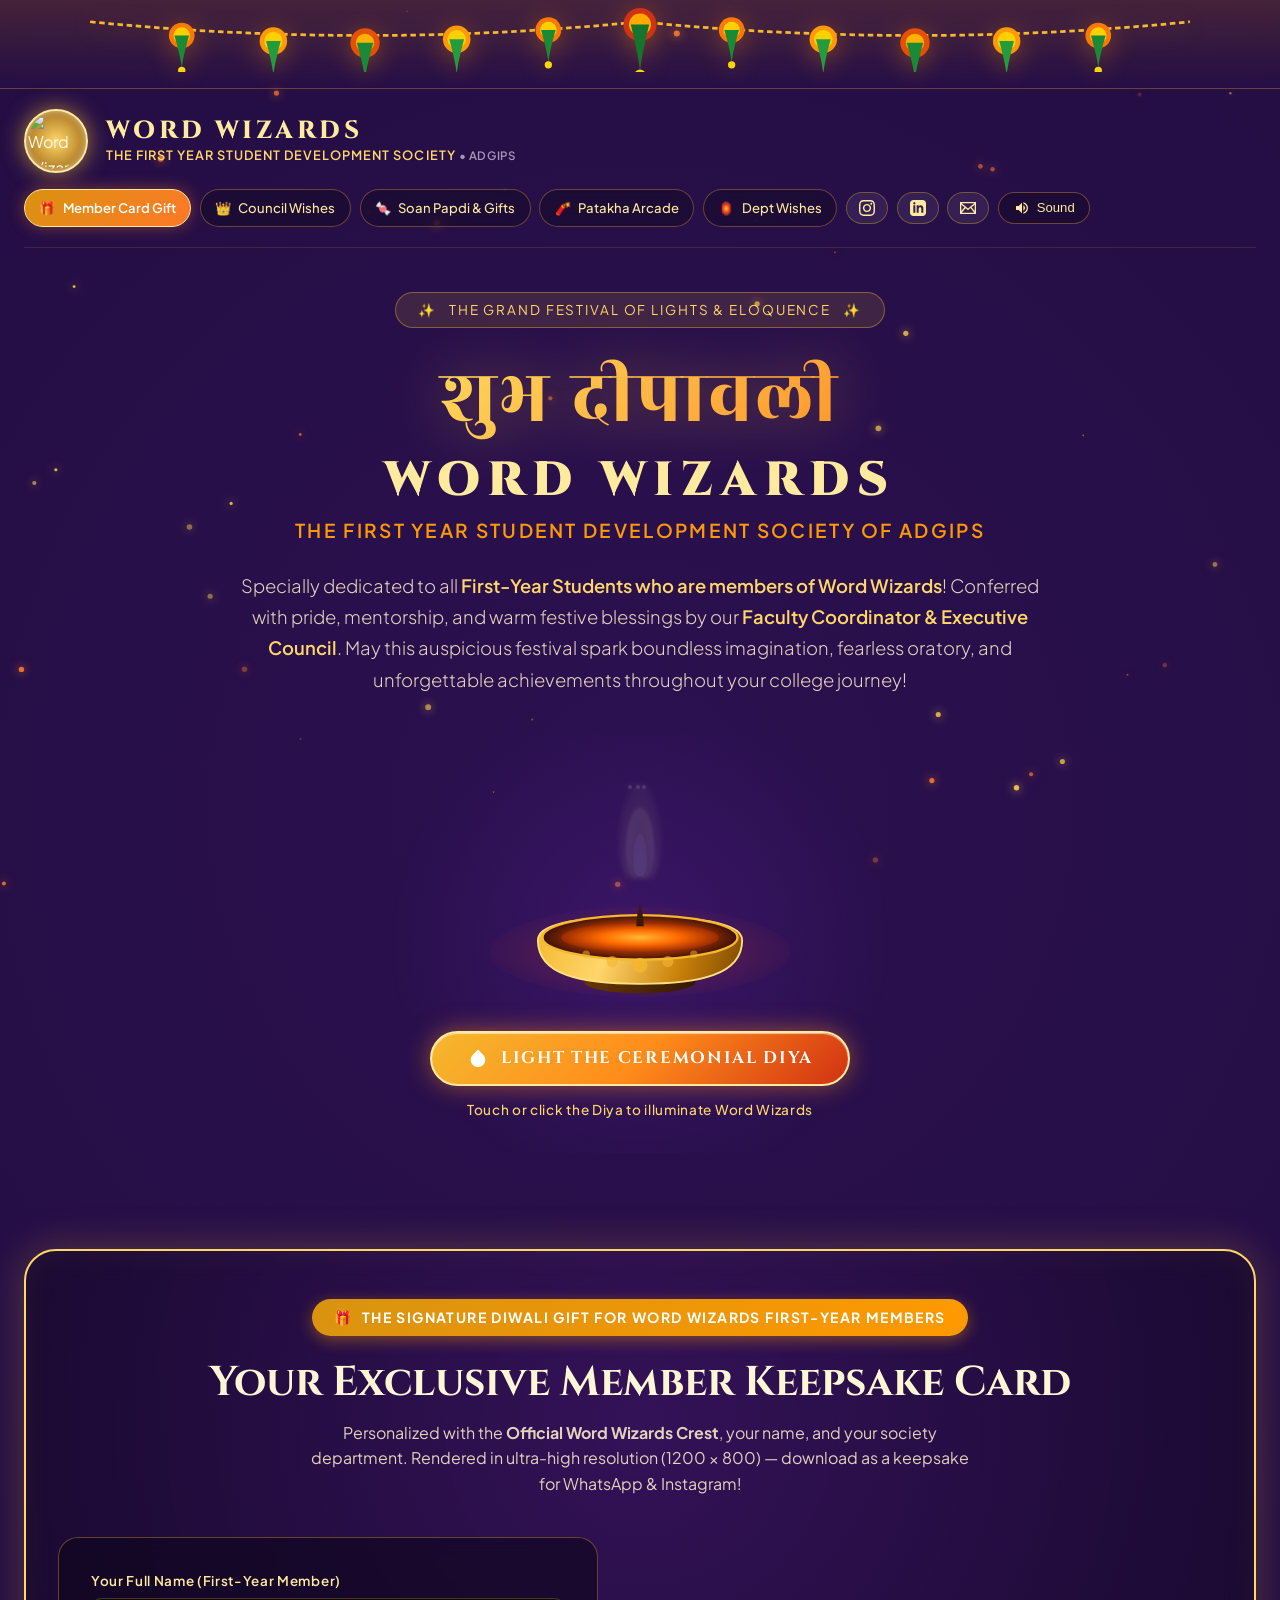
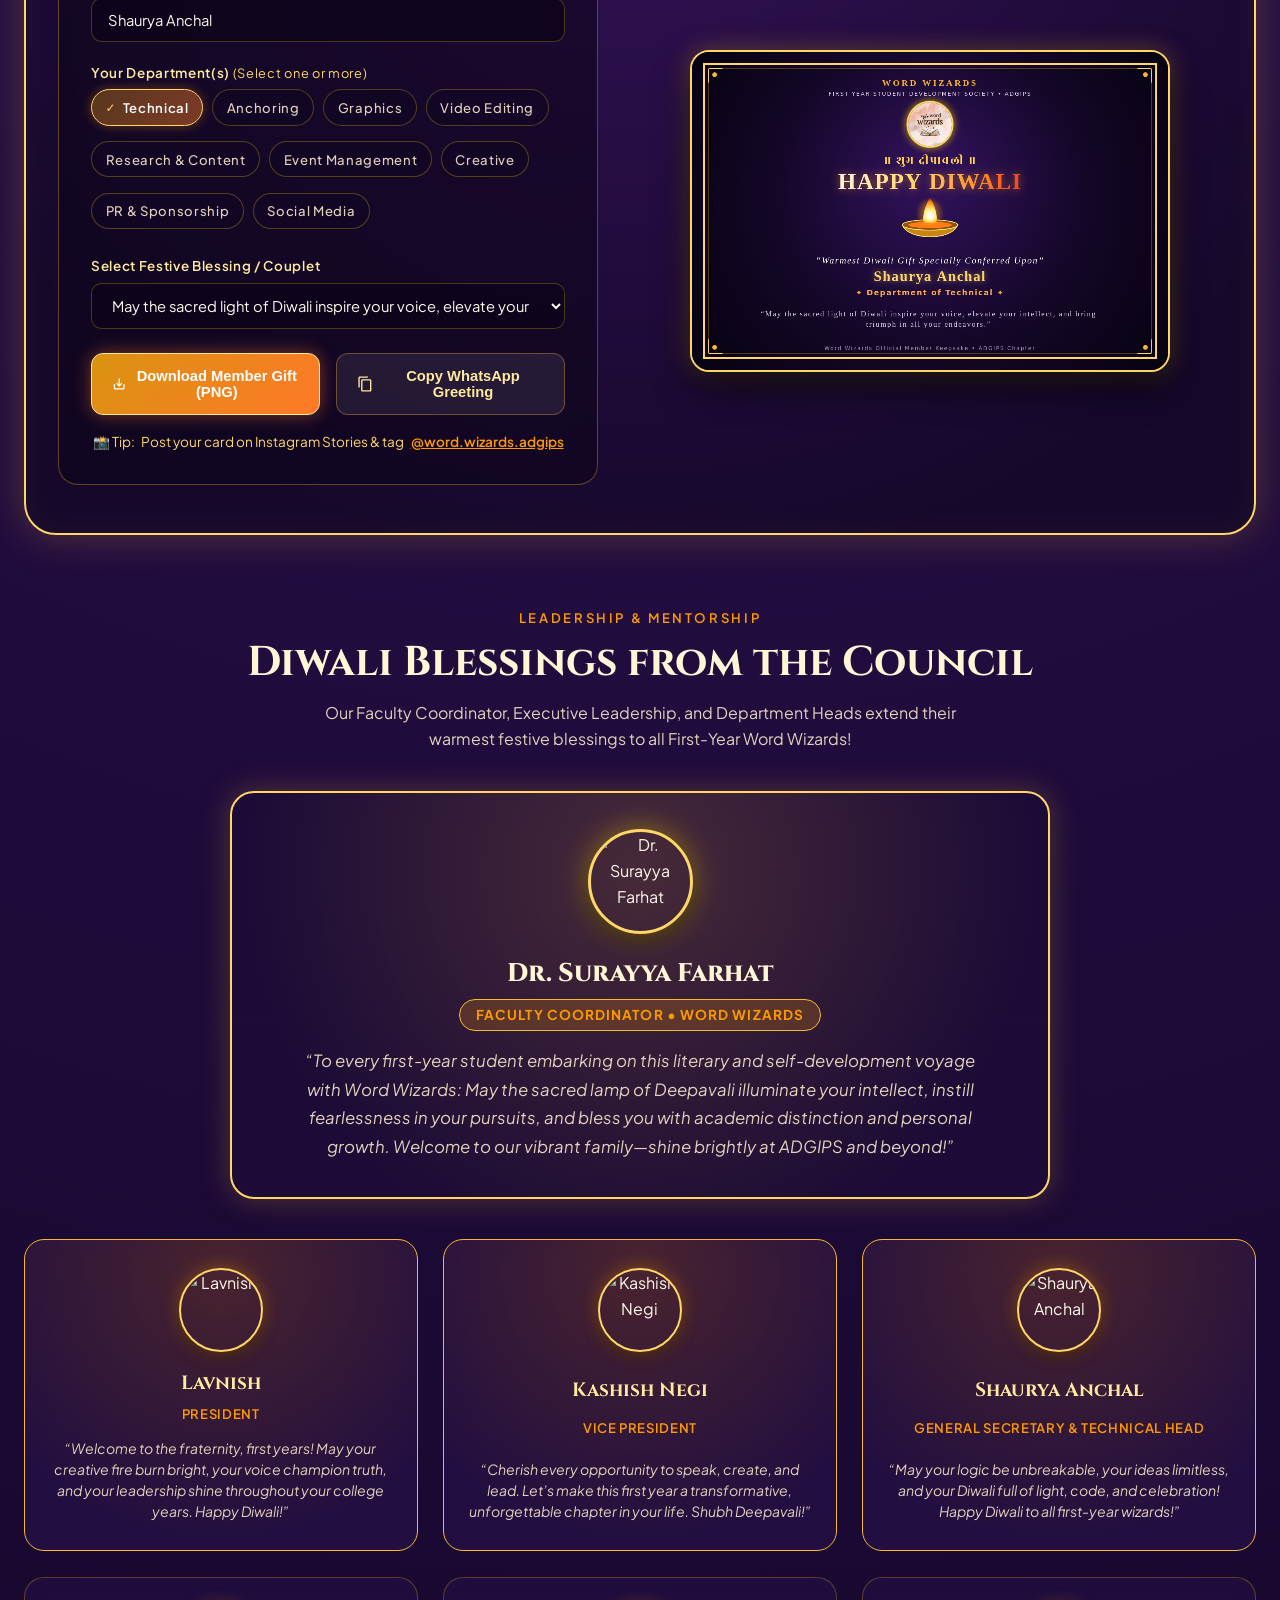
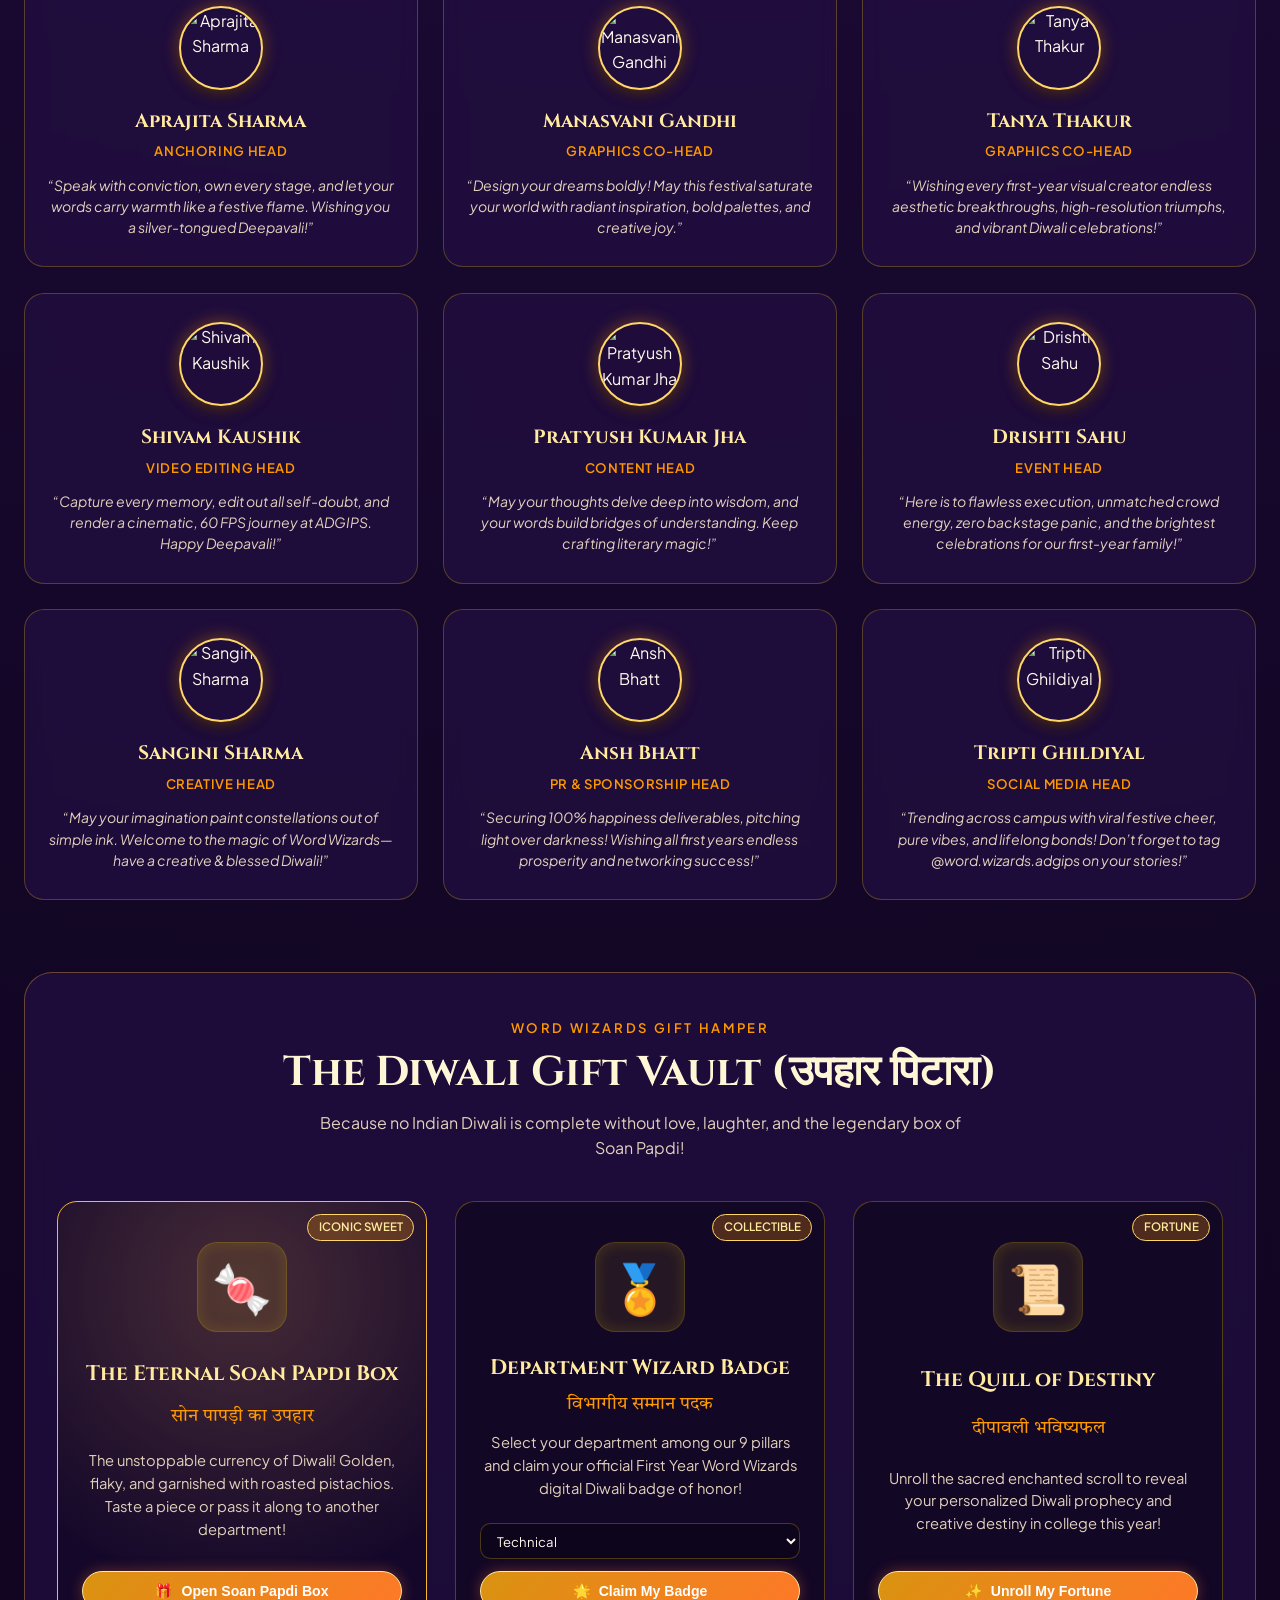
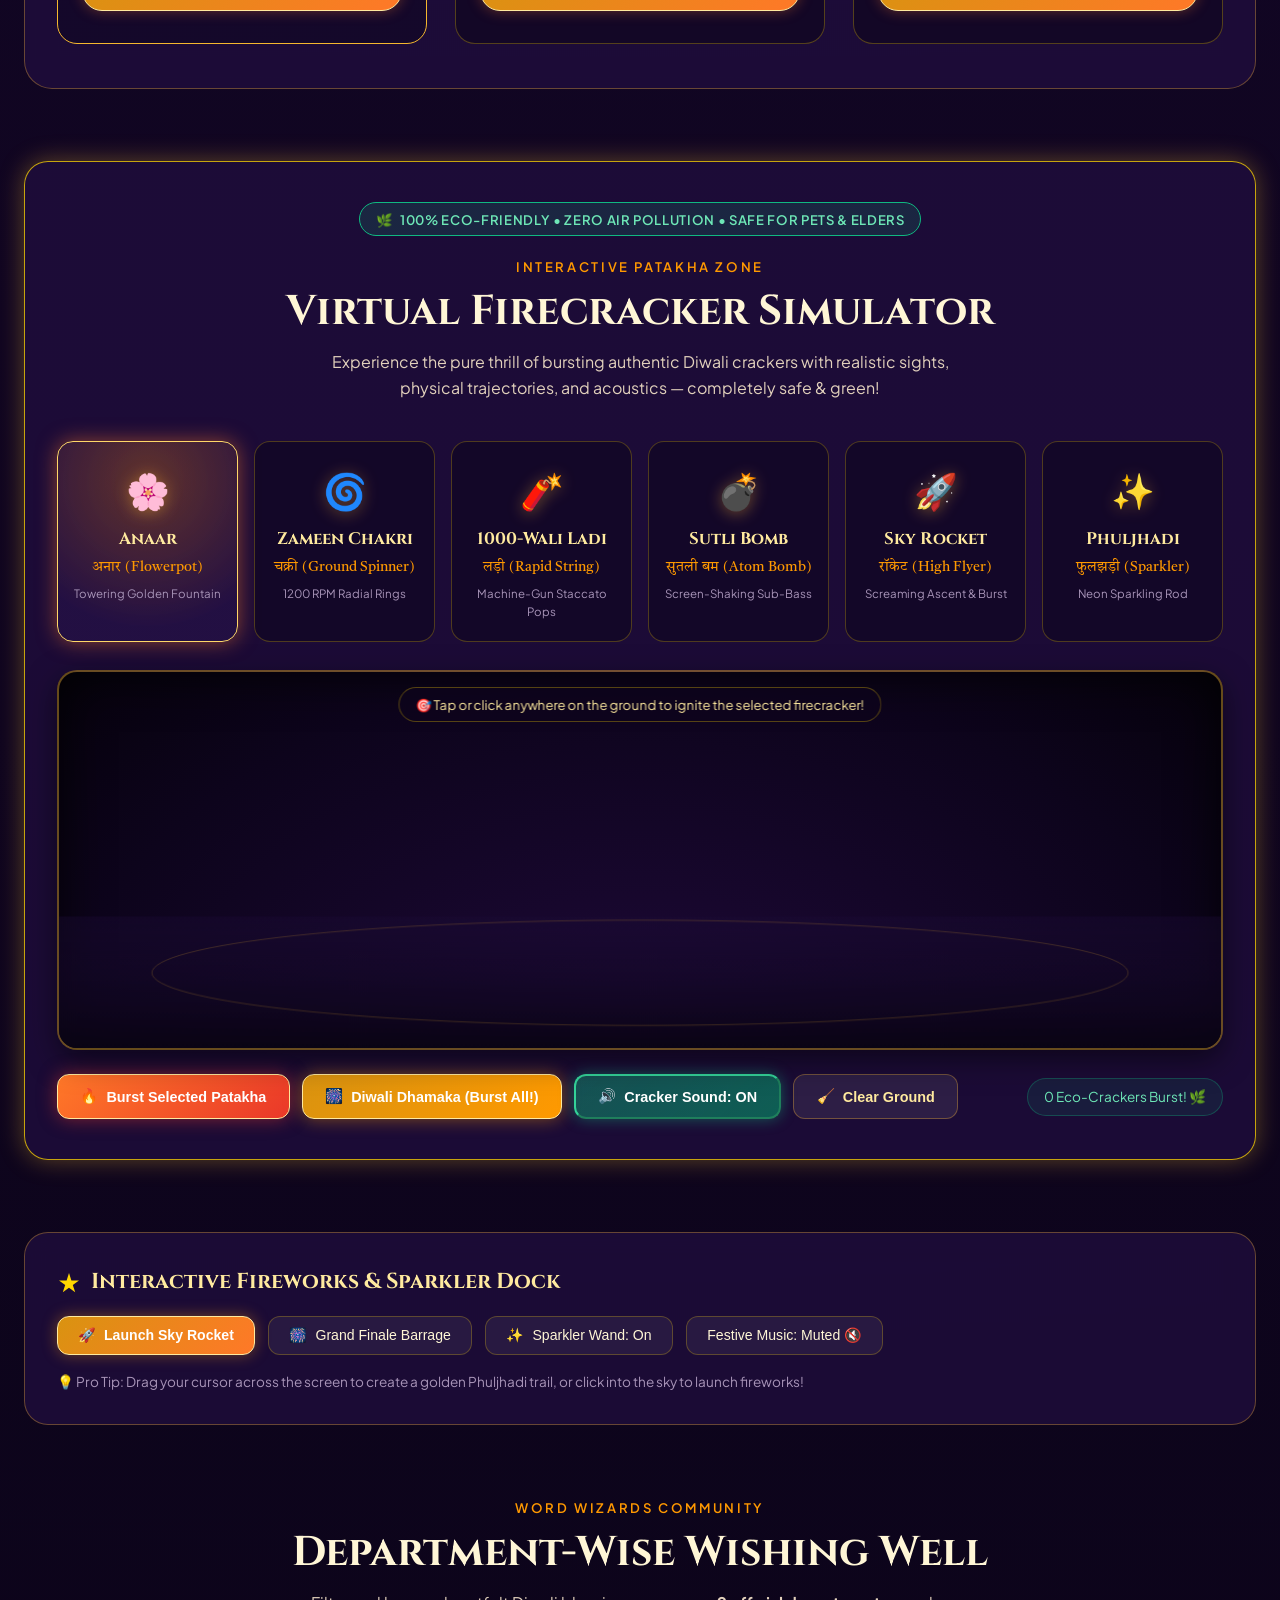
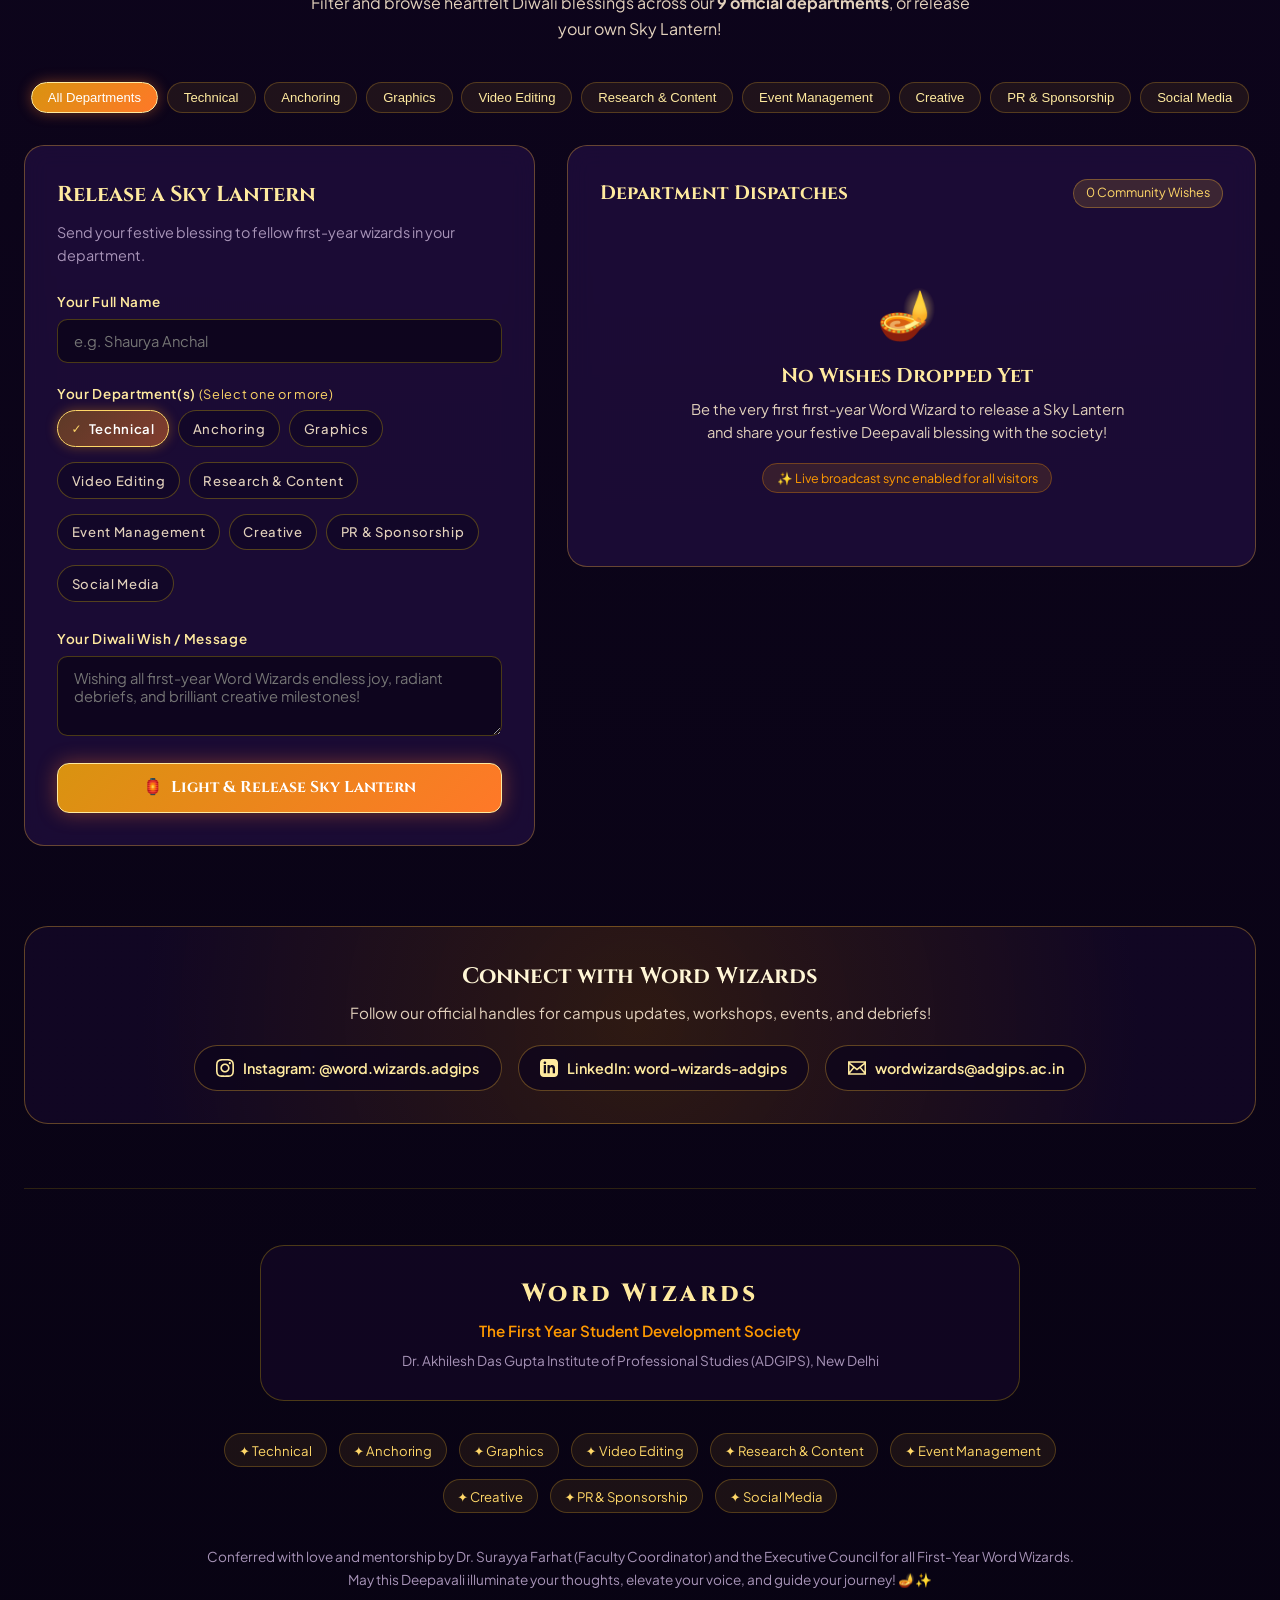
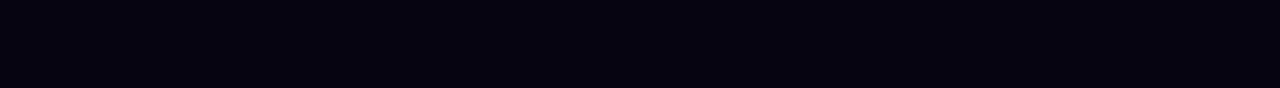
==== standalone_preview.html @ 38d43d03 "feat: official Happy Diwali celebration portal for Word Wizards ADGIPS" ====
<!DOCTYPE html>
<html lang="en">
<head>
  <meta charset="UTF-8">
  <meta name="viewport" content="width=device-width, initial-scale=1.0">
  <title>Happy Diwali • Word Wizards | First Year Student Development Society</title>
  <meta name="description" content="Celebrate Deepavali with Word Wizards, the First Year Student Development Society of ADGIPS. Member Gift Card, Council Wishes, Festive Soan Papdi Vault, Virtual Firecrackers & Department Wishes.">

  <!-- Google Fonts: Premium Devanagari 'Rozha One' & 'Tiro Devanagari Hindi', plus Classical Serif 'Cinzel' -->
  <link rel="preconnect" href="https://fonts.googleapis.com">
  <link rel="preconnect" href="https://fonts.gstatic.com" crossorigin>
  <link href="https://fonts.googleapis.com/css2?family=Cinzel+Decorative:wght@700;900&family=Cinzel:wght@600;700;800;900&family=Plus+Jakarta+Sans:wght@300;400;500;600;700&family=Rozha+One&family=Tiro+Devanagari+Hindi:ital@0;1&display=swap" rel="stylesheet">

  <style>
/* ==========================================================================
   WORD WIZARDS • DIWALI CELEBRATION PORTAL
   Dedicated to First Year Student Members of Word Wizards (ADGIPS)
   Design System & Styling
   ========================================================================== */

:root {
  --bg-deep: #080313;
  --bg-mid: #140727;
  --bg-surface: #1e0d38;
  --bg-glass: rgba(26, 12, 48, 0.72);
  --bg-glass-card: rgba(36, 16, 68, 0.65);
  --border-gold: rgba(245, 180, 50, 0.35);
  --border-gold-bright: rgba(255, 215, 0, 0.75);

  --gold-100: #fff6d6;
  --gold-200: #ffea9f;
  --gold-300: #ffd768;
  --gold-400: #f5b82e;
  --gold-500: #d99310;
  --gold-600: #b37305;

  --ember-orange: #ff7828;
  --flame-red: #ea3829;
  --flame-yellow: #fff37a;
  --marigold: #ff9900;
  --marigold-red: #d13212;
  --emerald-accent: #10b981;

  --text-primary: #fff9ed;
  --text-secondary: #e2d1bc;
  --text-muted: #a894b8;

  --font-serif: 'Cinzel', Georgia, 'Times New Roman', serif;
  --font-display: 'Cinzel Decorative', Georgia, serif;
  --font-sans: 'Plus Jakarta Sans', system-ui, -apple-system, BlinkMacSystemFont, 'Segoe UI', Roboto, sans-serif;
  --font-hindi-display: 'Rozha One', 'Tiro Devanagari Hindi', Georgia, serif;
  --font-hindi-serif: 'Tiro Devanagari Hindi', Georgia, serif;

  --shadow-gold: 0 0 25px rgba(245, 184, 46, 0.35);
  --shadow-ember: 0 0 35px rgba(255, 120, 40, 0.45);
}

* {
  box-sizing: border-box;
  margin: 0;
  padding: 0;
  -webkit-tap-highlight-color: transparent;
}

html {
  scroll-behavior: smooth;
  background-color: var(--bg-deep);
  color: var(--text-primary);
  font-family: var(--font-sans);
}

body {
  min-height: 100vh;
  position: relative;
  overflow-x: hidden;
  background: radial-gradient(circle at 50% 10%, #2b1150 0%, #130626 45%, #080313 100%);
  line-height: 1.6;
}

body.screen-shake {
  animation: bombShake 0.45s cubic-bezier(0.36, 0.07, 0.19, 0.97) both;
}

@keyframes bombShake {
  10%, 90% { transform: translate3d(-3px, 2px, 0); }
  20%, 80% { transform: translate3d(4px, -3px, 0); }
  30%, 50%, 70% { transform: translate3d(-6px, 5px, 0); }
  40%, 60% { transform: translate3d(6px, -4px, 0); }
}

/* Background Canvas layers */
#bg-canvas, #sparkler-canvas {
  position: fixed;
  top: 0;
  left: 0;
  width: 100%;
  height: 100%;
  pointer-events: none;
  z-index: 1;
}

#sparkler-canvas {
  z-index: 2;
  pointer-events: none;
}

.main-content {
  position: relative;
  z-index: 10;
  max-width: 1280px;
  margin: 0 auto;
  padding: 0 1.5rem 6rem;
}

/* ==========================================================================
   FESTIVE TORAN & HEADER
   ========================================================================== */
.toran-banner {
  position: relative;
  width: 100%;
  display: flex;
  justify-content: center;
  align-items: center;
  padding: 0.5rem 0 1rem;
  overflow: hidden;
  border-bottom: 1px solid rgba(245, 184, 46, 0.2);
  background: linear-gradient(180deg, rgba(255, 153, 0, 0.15) 0%, transparent 100%);
}

.toran-svg {
  width: 100%;
  max-width: 1100px;
  height: auto;
  filter: drop-shadow(0 4px 12px rgba(255, 140, 0, 0.4));
  animation: toranSway 6s ease-in-out infinite alternate;
}

@keyframes toranSway {
  0% { transform: translateY(0px) rotate(0deg); }
  50% { transform: translateY(-2px) rotate(0.2deg); }
  100% { transform: translateY(0px) rotate(-0.2deg); }
}

/* Top Navigation Bar */
.top-nav {
  display: flex;
  justify-content: space-between;
  align-items: center;
  padding: 1.25rem 0;
  border-bottom: 1px solid rgba(255, 215, 0, 0.12);
  flex-wrap: wrap;
  gap: 1rem;
}

.society-brand {
  display: flex;
  align-items: center;
  gap: 1.1rem;
  text-decoration: none;
  color: inherit;
}

.society-logo-badge {
  width: 64px;
  height: 64px;
  border-radius: 50%;
  background: radial-gradient(circle, #ffd768 0%, #8c5305 100%);
  display: flex;
  align-items: center;
  justify-content: center;
  box-shadow: 0 0 22px rgba(245, 184, 46, 0.65), inset 0 0 6px rgba(255, 255, 255, 0.6);
  border: 2px solid var(--gold-200);
  transition: transform 0.3s ease;
  overflow: hidden;
  padding: 2px;
}

.society-logo-img {
  width: 100%;
  height: 100%;
  object-fit: cover;
  border-radius: 50%;
}

.society-brand:hover .society-logo-badge {
  transform: rotate(6deg) scale(1.08);
}

.brand-text h1 {
  font-family: var(--font-serif);
  font-size: 1.55rem;
  font-weight: 800;
  letter-spacing: 0.14em;
  text-transform: uppercase;
  color: var(--gold-200);
  line-height: 1.15;
}

.brand-text p {
  font-size: 0.8rem;
  color: var(--gold-300);
  letter-spacing: 0.08em;
  text-transform: uppercase;
  font-weight: 600;
}

.brand-text .adgips-tag {
  color: var(--text-muted);
  font-size: 0.72rem;
  letter-spacing: 0.05em;
  text-transform: none;
}

/* Nav Socials & Controls */
.nav-controls {
  display: flex;
  align-items: center;
  gap: 0.55rem;
  flex-wrap: wrap;
}

.btn-ctrl {
  background: var(--bg-glass);
  border: 1px solid var(--border-gold);
  color: var(--gold-200);
  padding: 0.45rem 0.9rem;
  border-radius: 9999px;
  font-size: 0.82rem;
  font-weight: 500;
  display: inline-flex;
  align-items: center;
  gap: 0.45rem;
  cursor: pointer;
  text-decoration: none;
  transition: all 0.25s ease;
  backdrop-filter: blur(8px);
}

.btn-ctrl:hover {
  background: rgba(245, 184, 46, 0.2);
  border-color: var(--gold-300);
  box-shadow: 0 0 15px rgba(245, 184, 46, 0.3);
  transform: translateY(-1px);
}

.btn-ctrl.highlight {
  background: linear-gradient(135deg, var(--gold-500), var(--ember-orange));
  color: #fff;
  border-color: var(--gold-200);
  font-weight: 600;
  box-shadow: 0 0 16px rgba(255, 120, 40, 0.4);
}

.btn-ctrl.social {
  background: rgba(255, 255, 255, 0.07);
  border-color: rgba(255, 215, 0, 0.3);
  padding: 0.45rem 0.75rem;
}

.btn-ctrl.social:hover {
  background: rgba(255, 153, 0, 0.2);
  border-color: var(--gold-300);
}

.btn-ctrl svg {
  width: 16px;
  height: 16px;
  fill: currentColor;
}

/* ==========================================================================
   HERO CELEBRATION SECTION
   ========================================================================== */
.hero-section {
  text-align: center;
  padding: 2.75rem 1rem 3.5rem;
  position: relative;
}

.hero-pretitle {
  display: inline-flex;
  align-items: center;
  gap: 0.75rem;
  padding: 0.4rem 1.4rem;
  border-radius: 9999px;
  background: rgba(245, 184, 46, 0.12);
  border: 1px solid rgba(245, 184, 46, 0.4);
  color: var(--gold-300);
  font-size: 0.84rem;
  letter-spacing: 0.14em;
  text-transform: uppercase;
  margin-bottom: 1.5rem;
  animation: glowPulse 3s infinite alternate ease-in-out;
}

@keyframes glowPulse {
  0% { box-shadow: 0 0 10px rgba(245, 184, 46, 0.1); }
  100% { box-shadow: 0 0 25px rgba(245, 184, 46, 0.45); }
}

.hero-title-sanskrit {
  font-family: var(--font-hindi-display);
  font-size: clamp(2.8rem, 6.5vw, 5rem);
  font-weight: 400;
  letter-spacing: 0.03em;
  background: linear-gradient(135deg, #fff2c6 0%, #ffd056 35%, #ff952b 70%, #ff5233 100%);
  -webkit-background-clip: text;
  -webkit-text-fill-color: transparent;
  line-height: 1.15;
  margin-bottom: 0.5rem;
  filter: drop-shadow(0 0 30px rgba(255, 180, 50, 0.4));
}

.hero-society-name {
  font-family: var(--font-serif);
  font-size: clamp(1.8rem, 4vw, 3rem);
  font-weight: 900;
  letter-spacing: 0.16em;
  text-transform: uppercase;
  color: var(--gold-200);
  line-height: 1.2;
  margin-bottom: 0.35rem;
}

.hero-society-subtitle {
  font-size: clamp(0.95rem, 1.8vw, 1.2rem);
  color: var(--marigold);
  letter-spacing: 0.12em;
  text-transform: uppercase;
  font-weight: 600;
  margin-bottom: 1.5rem;
}

.hero-dedication {
  max-width: 820px;
  margin: 0 auto 2.5rem;
  font-size: clamp(1rem, 1.6vw, 1.15rem);
  color: var(--text-secondary);
  font-weight: 300;
  line-height: 1.7;
}

.hero-dedication strong {
  color: var(--gold-300);
  font-weight: 600;
}

/* ==========================================================================
   GRAND CEREMONIAL DIYA CENTERPIECE
   ========================================================================== */
.diya-centerpiece-wrapper {
  position: relative;
  max-width: 580px;
  margin: 0 auto 2.5rem;
  padding: 2rem 1.5rem;
  background: radial-gradient(circle at center, rgba(85, 30, 140, 0.4) 0%, rgba(20, 8, 40, 0) 70%);
  display: flex;
  flex-direction: column;
  align-items: center;
}

.ceremonial-diya-stage {
  position: relative;
  width: 320px;
  height: 240px;
  display: flex;
  justify-content: center;
  align-items: flex-end;
  cursor: pointer;
  transition: transform 0.3s ease;
}

.ceremonial-diya-stage:hover {
  transform: scale(1.03);
}

.diya-ambient-glow {
  position: absolute;
  bottom: 10px;
  left: 50%;
  transform: translateX(-50%);
  width: 300px;
  height: 90px;
  background: radial-gradient(ellipse at center, rgba(255, 160, 30, 0.6) 0%, rgba(255, 70, 10, 0.25) 50%, transparent 80%);
  border-radius: 50%;
  opacity: 0.4;
  transition: opacity 0.8s ease, transform 0.8s ease;
  pointer-events: none;
}

.ceremonial-diya-stage.lit .diya-ambient-glow {
  opacity: 1;
  transform: translateX(-50%) scale(1.35);
  animation: diyaAuraPulse 3s infinite alternate ease-in-out;
}

@keyframes diyaAuraPulse {
  0% { transform: translateX(-50%) scale(1.25); opacity: 0.85; }
  100% { transform: translateX(-50%) scale(1.45); opacity: 1; }
}

.diya-svg-container {
  width: 260px;
  height: 180px;
  position: relative;
  z-index: 3;
}

.grand-flame-anchor {
  position: absolute;
  top: 18px;
  left: 50%;
  transform: translateX(-50%);
  width: 44px;
  height: 95px;
  z-index: 5;
  opacity: 0.15;
  filter: grayscale(80%);
  transition: all 0.8s cubic-bezier(0.34, 1.56, 0.64, 1);
  pointer-events: none;
}

.ceremonial-diya-stage.lit .grand-flame-anchor {
  opacity: 1;
  filter: none;
}

.flame-particle {
  position: absolute;
  border-radius: 50% 50% 35% 35% / 60% 60% 40% 40%;
}

.flame-outer {
  width: 44px;
  height: 95px;
  bottom: 0;
  left: 0;
  background: radial-gradient(ellipse at bottom, rgba(255, 70, 0, 0.9) 0%, rgba(255, 160, 0, 0.85) 45%, rgba(255, 220, 0, 0.2) 80%, transparent 100%);
  filter: blur(2px);
  animation: flameFlickerOuter 1.4s infinite ease-in-out alternate;
}

.flame-mid {
  width: 28px;
  height: 70px;
  bottom: 2px;
  left: 8px;
  background: radial-gradient(ellipse at bottom, #ff9e1f 0%, #ffe600 65%, rgba(255, 255, 255, 0.9) 95%);
  filter: blur(1px);
  animation: flameFlickerMid 0.9s infinite ease-in-out alternate;
}

.flame-core {
  width: 14px;
  height: 42px;
  bottom: 4px;
  left: 15px;
  background: radial-gradient(ellipse at bottom, #ffffff 40%, #fff7b8 80%, rgba(255, 255, 255, 0) 100%);
  animation: flameFlickerCore 0.6s infinite ease-in-out alternate;
}

.flame-spark {
  position: absolute;
  width: 4px;
  height: 4px;
  background: #fff;
  border-radius: 50%;
  box-shadow: 0 0 6px #ffd700;
  animation: sparkRise 1.8s infinite linear;
}

.flame-spark:nth-child(4) { left: 10px; animation-delay: 0.2s; }
.flame-spark:nth-child(5) { left: 24px; animation-delay: 0.7s; }
.flame-spark:nth-child(6) { left: 18px; animation-delay: 1.2s; }

@keyframes flameFlickerOuter {
  0% { transform: scale(1) rotate(-1deg); }
  50% { transform: scale(1.04, 0.97) rotate(1.5deg); }
  100% { transform: scale(0.96, 1.05) rotate(-0.5deg); }
}

@keyframes flameFlickerMid {
  0% { transform: scale(1) rotate(0.8deg); }
  100% { transform: scale(1.06, 0.95) rotate(-1.2deg); }
}

@keyframes flameFlickerCore {
  0% { transform: scale(0.95, 1.05); }
  100% { transform: scale(1.05, 0.95); }
}

@keyframes sparkRise {
  0% { transform: translateY(0) scale(1); opacity: 1; }
  100% { transform: translateY(-70px) scale(0.2); opacity: 0; }
}

.diya-action-btn {
  margin-top: 1.5rem;
  background: linear-gradient(135deg, #f5b82e 0%, #ff8c1a 50%, #d13212 100%);
  border: 2px solid var(--gold-200);
  color: #fff;
  padding: 0.9rem 2.2rem;
  border-radius: 9999px;
  font-family: var(--font-serif);
  font-size: 1.05rem;
  font-weight: 700;
  letter-spacing: 0.1em;
  text-transform: uppercase;
  cursor: pointer;
  box-shadow: 0 0 25px rgba(255, 140, 26, 0.5), inset 0 1px 1px rgba(255, 255, 255, 0.6);
  transition: all 0.3s cubic-bezier(0.34, 1.56, 0.64, 1);
  display: inline-flex;
  align-items: center;
  gap: 0.75rem;
}

.diya-action-btn:hover {
  transform: translateY(-2px) scale(1.04);
  box-shadow: 0 0 35px rgba(255, 140, 26, 0.7), inset 0 1px 1px rgba(255, 255, 255, 0.8);
}

.diya-action-btn:active {
  transform: translateY(1px) scale(0.98);
}

.diya-status-pill {
  margin-top: 0.85rem;
  font-size: 0.85rem;
  color: var(--gold-300);
  letter-spacing: 0.05em;
  font-weight: 500;
}

.blessing-box {
  margin-top: 2rem;
  background: var(--bg-glass-card);
  border: 1px solid var(--border-gold-bright);
  border-radius: 1.25rem;
  padding: 1.75rem 2rem;
  max-width: 680px;
  box-shadow: var(--shadow-gold), inset 0 0 30px rgba(245, 184, 46, 0.08);
  backdrop-filter: blur(12px);
  display: none;
  animation: fadeInUp 0.8s ease forwards;
}

.blessing-box.show {
  display: block;
}

@keyframes fadeInUp {
  from { opacity: 0; transform: translateY(20px); }
  to { opacity: 1; transform: translateY(0); }
}

.blessing-quote-hindi {
  font-family: var(--font-hindi-serif);
  font-size: 1.35rem;
  color: var(--gold-200);
  margin-bottom: 0.75rem;
  line-height: 1.6;
}

.blessing-quote-english {
  font-size: 0.98rem;
  color: var(--text-secondary);
  line-height: 1.6;
}

/* ==========================================================================
   FEATURE 1: MAIN HERO GIFT — MEMBER CARD STUDIO
   ========================================================================== */
.card-gift-showcase-section {
  background: radial-gradient(circle at 50% 20%, rgba(68, 22, 107, 0.45) 0%, rgba(20, 8, 40, 0.85) 80%);
  border: 2px solid var(--gold-300);
  border-radius: 2rem;
  padding: 3rem 2rem;
  margin-bottom: 4.5rem;
  box-shadow: 0 0 40px rgba(245, 184, 46, 0.25), inset 0 0 35px rgba(245, 184, 46, 0.06);
  position: relative;
  overflow: hidden;
}

.card-gift-ribbon-badge {
  display: inline-flex;
  align-items: center;
  gap: 0.5rem;
  background: linear-gradient(135deg, var(--gold-500), var(--marigold));
  color: #fff;
  padding: 0.45rem 1.4rem;
  border-radius: 9999px;
  font-size: 0.88rem;
  font-weight: 700;
  letter-spacing: 0.1em;
  text-transform: uppercase;
  margin-bottom: 1.25rem;
  box-shadow: 0 4px 15px rgba(255, 153, 0, 0.4);
}

.section-header {
  text-align: center;
  margin-bottom: 2.5rem;
  position: relative;
}

.section-tag {
  color: var(--marigold);
  font-size: 0.82rem;
  letter-spacing: 0.2em;
  text-transform: uppercase;
  font-weight: 600;
  display: block;
  margin-bottom: 0.5rem;
}

.section-title {
  font-family: var(--font-serif);
  font-size: clamp(1.8rem, 3.5vw, 2.6rem);
  color: var(--gold-100);
  line-height: 1.25;
  margin-bottom: 0.75rem;
}

.section-subtitle {
  max-width: 680px;
  margin: 0 auto;
  color: var(--text-secondary);
  font-size: 1rem;
}

.generator-grid {
  display: grid;
  grid-template-columns: 1fr 1.08fr;
  gap: 2.5rem;
  align-items: center;
}

@media (max-width: 900px) {
  .generator-grid {
    grid-template-columns: 1fr;
  }
}

.generator-controls {
  background: rgba(14, 5, 28, 0.6);
  border: 1px solid var(--border-gold);
  border-radius: 1.25rem;
  padding: 2rem;
  backdrop-filter: blur(10px);
}

.card-preview-area {
  display: flex;
  flex-direction: column;
  align-items: center;
}

#greeting-canvas {
  width: 100%;
  max-width: 480px;
  height: auto;
  border-radius: 1.2rem;
  border: 2px solid var(--gold-300);
  box-shadow: 0 15px 35px rgba(0, 0, 0, 0.7), var(--shadow-gold);
  background: #0d041c;
}

.card-actions-row {
  display: flex;
  gap: 1rem;
  margin-top: 1.5rem;
  flex-wrap: wrap;
}

.btn-card-action {
  flex: 1;
  min-width: 180px;
  padding: 0.85rem 1.25rem;
  border-radius: 0.75rem;
  font-size: 0.92rem;
  font-weight: 700;
  display: inline-flex;
  align-items: center;
  justify-content: center;
  gap: 0.5rem;
  cursor: pointer;
  transition: all 0.25s ease;
}

.btn-card-action.download {
  background: linear-gradient(135deg, var(--gold-500), var(--ember-orange));
  border: 1px solid var(--gold-200);
  color: #fff;
  box-shadow: 0 0 18px rgba(255, 120, 40, 0.45);
}

.btn-card-action.download:hover {
  box-shadow: 0 0 28px rgba(255, 120, 40, 0.7);
  transform: translateY(-2px);
}

.btn-card-action.share {
  background: rgba(255, 255, 255, 0.08);
  border: 1px solid var(--border-gold);
  color: var(--gold-200);
}

.btn-card-action.share:hover {
  background: rgba(245, 184, 46, 0.2);
  border-color: var(--gold-300);
}

.insta-share-tip {
  margin-top: 1rem;
  font-size: 0.85rem;
  color: var(--gold-300);
  text-align: center;
  display: flex;
  align-items: center;
  justify-content: center;
  gap: 0.4rem;
}

.insta-share-tip a {
  color: #ff9900;
  font-weight: 600;
  text-decoration: underline;
}

/* ==========================================================================
   DEPARTMENTS CHECKBOX STYLE (MULTI-SELECT PILLS)
   ========================================================================== */
.dept-checkbox-grid {
  display: flex;
  flex-wrap: wrap;
  gap: 0.55rem;
  margin-top: 0.4rem;
  margin-bottom: 0.4rem;
}

.dept-checkbox-pill {
  position: relative;
  cursor: pointer;
  user-select: none;
}

.dept-checkbox-pill input[type="checkbox"] {
  position: absolute;
  opacity: 0;
  width: 0;
  height: 0;
}

.dept-checkbox-pill .pill-content {
  display: inline-flex;
  align-items: center;
  gap: 0.4rem;
  background: rgba(18, 7, 36, 0.75);
  border: 1px solid rgba(255, 215, 0, 0.28);
  color: var(--text-secondary);
  padding: 0.42rem 0.85rem;
  border-radius: 9999px;
  font-size: 0.82rem;
  font-weight: 500;
  transition: all 0.22s ease;
}

.dept-checkbox-pill:hover .pill-content {
  background: rgba(245, 184, 46, 0.15);
  border-color: var(--gold-300);
  color: var(--gold-100);
}

.dept-checkbox-pill input[type="checkbox"]:checked + .pill-content {
  background: linear-gradient(135deg, rgba(217, 147, 16, 0.35), rgba(255, 120, 40, 0.45));
  border-color: var(--gold-300);
  color: #fff;
  font-weight: 600;
  box-shadow: 0 0 12px rgba(255, 153, 0, 0.35);
}

.dept-checkbox-pill input[type="checkbox"]:checked + .pill-content::before {
  content: "✓";
  font-size: 0.75rem;
  color: #ffd768;
  font-weight: 800;
}

/* Form Styles */
.form-group {
  margin-bottom: 1.25rem;
}

.form-group label {
  display: block;
  font-size: 0.84rem;
  color: var(--gold-200);
  letter-spacing: 0.05em;
  margin-bottom: 0.4rem;
  font-weight: 600;
}

.form-group-hint {
  font-size: 0.76rem;
  color: var(--text-muted);
  font-weight: 400;
  margin-left: 0.4rem;
}

.form-input, .form-select, .form-textarea {
  width: 100%;
  background: rgba(14, 5, 28, 0.85);
  border: 1px solid rgba(255, 215, 0, 0.25);
  color: var(--text-primary);
  border-radius: 0.65rem;
  padding: 0.75rem 1rem;
  font-family: inherit;
  font-size: 0.92rem;
  transition: border-color 0.25s ease, box-shadow 0.25s ease;
}

.form-input:focus, .form-select:focus, .form-textarea:focus {
  outline: none;
  border-color: var(--gold-300);
  box-shadow: 0 0 12px rgba(245, 184, 46, 0.35);
}

.form-select option {
  background: #140727;
  color: #fff;
}

/* ==========================================================================
   COUNCIL WISHES SECTION (EXECUTIVE TEAM & FACULTY COORDINATOR)
   ========================================================================== */
.council-section {
  margin-bottom: 4.5rem;
  position: relative;
}

.faculty-spotlight-card {
  background: radial-gradient(circle at 50% 20%, rgba(255, 184, 46, 0.18) 0%, rgba(28, 12, 54, 0.85) 75%);
  border: 2px solid var(--gold-300);
  border-radius: 1.5rem;
  padding: 2.25rem 2rem;
  text-align: center;
  max-width: 820px;
  margin: 0 auto 2.5rem;
  box-shadow: 0 0 30px rgba(245, 184, 46, 0.25);
}

.faculty-avatar-badge {
  width: 80px;
  height: 80px;
  border-radius: 50%;
  background: radial-gradient(circle, #ffd768 0%, #8c5305 100%);
  display: flex;
  align-items: center;
  justify-content: center;
  margin: 0 auto 1rem;
  font-size: 2.2rem;
  border: 3px solid var(--gold-200);
  box-shadow: 0 0 20px rgba(255, 215, 0, 0.5);
}

.faculty-spotlight-card h3 {
  font-family: var(--font-serif);
  font-size: 1.6rem;
  color: var(--gold-100);
  font-weight: 800;
  margin-bottom: 0.25rem;
}

.faculty-role-tag {
  display: inline-block;
  background: rgba(255, 153, 0, 0.2);
  border: 1px solid var(--gold-400);
  color: var(--marigold);
  font-size: 0.85rem;
  padding: 0.25rem 1rem;
  border-radius: 9999px;
  font-weight: 700;
  text-transform: uppercase;
  letter-spacing: 0.08em;
  margin-bottom: 1rem;
}

.faculty-message {
  font-size: 1.05rem;
  color: var(--text-secondary);
  line-height: 1.7;
  font-style: italic;
  max-width: 700px;
  margin: 0 auto;
}

/* Council Cards Grid (Exactly 3 cards per row on PC) */
.council-grid {
  display: grid;
  grid-template-columns: repeat(3, 1fr);
  gap: 1.6rem;
}

@media (max-width: 992px) {
  .council-grid {
    grid-template-columns: repeat(2, 1fr);
    gap: 1.25rem;
  }
}

@media (max-width: 640px) {
  .council-grid {
    grid-template-columns: 1fr;
    gap: 1.1rem;
  }
}

.faculty-avatar-img {
  width: 105px;
  height: 105px;
  border-radius: 50%;
  object-fit: cover;
  object-position: center top;
  margin: 0 auto 1.25rem;
  border: 3.5px solid var(--gold-300);
  box-shadow: 0 0 28px rgba(255, 215, 0, 0.45), 0 8px 18px rgba(0, 0, 0, 0.6);
  display: block;
}

.council-avatar-img {
  width: 84px;
  height: 84px;
  border-radius: 50%;
  object-fit: cover;
  object-position: center top;
  margin: 0 auto 1rem;
  border: 2.5px solid var(--gold-300);
  box-shadow: 0 0 18px rgba(255, 153, 0, 0.4), 0 6px 14px rgba(0, 0, 0, 0.5);
  display: block;
  transition: transform 0.35s ease, box-shadow 0.35s ease, border-color 0.35s ease;
}

.council-card:hover .council-avatar-img {
  transform: scale(1.1);
  box-shadow: 0 0 25px rgba(255, 215, 0, 0.65), 0 8px 20px rgba(0, 0, 0, 0.6);
  border-color: #fff2a8;
}

.council-card {
  background: var(--bg-glass-card);
  border: 1px solid rgba(255, 215, 0, 0.25);
  border-radius: 1.25rem;
  padding: 1.75rem 1.4rem;
  text-align: center;
  backdrop-filter: blur(10px);
  transition: all 0.3s ease;
  position: relative;
  display: flex;
  flex-direction: column;
  justify-content: space-between;
}

.council-card:hover {
  transform: translateY(-5px);
  border-color: var(--gold-300);
  box-shadow: 0 10px 25px rgba(0, 0, 0, 0.5), var(--shadow-gold);
}

.council-card.leadership-card {
  border-color: var(--gold-400);
  background: radial-gradient(circle at 50% 10%, rgba(255, 140, 20, 0.2) 0%, rgba(36, 16, 68, 0.8) 80%);
}

.council-avatar-initials {
  width: 60px;
  height: 60px;
  border-radius: 50%;
  background: linear-gradient(135deg, var(--gold-500), var(--ember-orange));
  color: #fff;
  display: flex;
  align-items: center;
  justify-content: center;
  margin: 0 auto 0.85rem;
  font-family: var(--font-serif);
  font-size: 1.3rem;
  font-weight: 800;
  border: 2px solid var(--gold-200);
  box-shadow: 0 0 15px rgba(255, 120, 40, 0.4);
}

.council-card h4 {
  font-family: var(--font-serif);
  font-size: 1.2rem;
  color: var(--gold-200);
  margin-bottom: 0.25rem;
}

.council-dept-title {
  font-size: 0.82rem;
  color: var(--marigold);
  font-weight: 600;
  margin-bottom: 0.85rem;
  text-transform: uppercase;
  letter-spacing: 0.05em;
}

.council-wish-text {
  font-size: 0.88rem;
  color: var(--text-secondary);
  line-height: 1.5;
  font-style: italic;
}

/* ==========================================================================
   FEATURE 2: FESTIVE GIFT VAULT (SOAN PAPDI & MEMBER GIFTS)
   ========================================================================== */
.gift-vault-section {
  background: var(--bg-glass-card);
  border: 1px solid var(--border-gold);
  border-radius: 1.75rem;
  padding: 2.75rem 2rem;
  margin-bottom: 4.5rem;
  backdrop-filter: blur(12px);
}

.gifts-showcase-grid {
  display: grid;
  grid-template-columns: repeat(auto-fit, minmax(280px, 1fr));
  gap: 1.75rem;
}

.gift-box-card {
  background: rgba(18, 7, 36, 0.8);
  border: 1px solid rgba(255, 215, 0, 0.28);
  border-radius: 1.25rem;
  padding: 2rem 1.5rem;
  text-align: center;
  position: relative;
  overflow: hidden;
  transition: all 0.3s ease;
  display: flex;
  flex-direction: column;
  justify-content: space-between;
}

.gift-box-card:hover {
  transform: translateY(-5px);
  border-color: var(--gold-300);
  box-shadow: 0 12px 30px rgba(0, 0, 0, 0.5), var(--shadow-gold);
}

.gift-box-card.soan-papdi-card {
  border-color: #f5b82e;
  background: radial-gradient(circle at 50% 20%, rgba(255, 184, 46, 0.18) 0%, rgba(20, 8, 40, 0.85) 75%);
}

.gift-badge-corner {
  position: absolute;
  top: 12px;
  right: 12px;
  background: rgba(255, 153, 0, 0.25);
  border: 1px solid var(--gold-300);
  color: var(--gold-200);
  font-size: 0.72rem;
  padding: 0.2rem 0.65rem;
  border-radius: 9999px;
  font-weight: 600;
  text-transform: uppercase;
}

.gift-icon-container {
  width: 90px;
  height: 90px;
  margin: 0.5rem auto 1.25rem;
  display: flex;
  align-items: center;
  justify-content: center;
  border-radius: 1.25rem;
  background: rgba(255, 215, 0, 0.08);
  border: 1px solid rgba(255, 215, 0, 0.2);
  font-size: 3rem;
  box-shadow: inset 0 0 15px rgba(255, 215, 0, 0.15);
}

.gift-box-card h3 {
  font-family: var(--font-serif);
  font-size: 1.3rem;
  color: var(--gold-200);
  margin-bottom: 0.35rem;
}

.gift-hindi-title {
  font-family: var(--font-hindi-serif);
  font-size: 1.1rem;
  color: var(--marigold);
  margin-bottom: 0.75rem;
}

.gift-desc {
  font-size: 0.92rem;
  color: var(--text-secondary);
  line-height: 1.55;
  margin-bottom: 1.5rem;
}

.gift-action-btn {
  background: linear-gradient(135deg, var(--gold-500), var(--ember-orange));
  border: 1px solid var(--gold-200);
  color: #fff;
  padding: 0.7rem 1.4rem;
  border-radius: 9999px;
  font-weight: 700;
  font-size: 0.88rem;
  cursor: pointer;
  transition: all 0.25s ease;
  display: inline-flex;
  align-items: center;
  justify-content: center;
  gap: 0.5rem;
  box-shadow: 0 0 14px rgba(255, 120, 40, 0.35);
}

.gift-action-btn:hover {
  transform: translateY(-2px);
  box-shadow: 0 0 22px rgba(255, 120, 40, 0.6);
}

.soan-papdi-unbox-panel {
  margin-top: 2rem;
  background: rgba(14, 5, 28, 0.9);
  border: 2px solid var(--gold-300);
  border-radius: 1.5rem;
  padding: 2rem;
  text-align: center;
  display: none;
  animation: fadeInUp 0.5s ease forwards;
}

.soan-papdi-unbox-panel.show {
  display: block;
}

.soan-box-visual {
  display: flex;
  justify-content: center;
  gap: 1rem;
  flex-wrap: wrap;
  margin: 1.5rem 0;
}

.soan-cube {
  width: 70px;
  height: 70px;
  background: linear-gradient(135deg, #fff3b0 0%, #ffd166 60%, #e09f3e 100%);
  border-radius: 8px;
  border: 2px solid #fff;
  box-shadow: 0 6px 15px rgba(0, 0, 0, 0.4), 0 0 15px rgba(255, 215, 0, 0.4);
  position: relative;
  display: flex;
  align-items: center;
  justify-content: center;
  cursor: pointer;
  transition: all 0.2s ease;
}

.soan-cube:hover {
  transform: scale(1.1) rotate(4deg);
}

.soan-cube::after {
  content: "✨";
  font-size: 1rem;
}

.soan-pass-tracker {
  font-size: 0.9rem;
  color: var(--gold-300);
  margin-top: 1rem;
  font-weight: 500;
}

.fortune-reveal-box {
  margin-top: 2rem;
  background: rgba(18, 7, 36, 0.95);
  border: 1px solid var(--gold-300);
  border-radius: 1.25rem;
  padding: 1.75rem;
  text-align: center;
  display: none;
  animation: fadeInUp 0.5s ease forwards;
}

.fortune-reveal-box.show {
  display: block;
}

.fortune-quote {
  font-family: var(--font-serif);
  font-size: 1.2rem;
  color: var(--gold-100);
  margin-bottom: 0.5rem;
  font-style: italic;
}

.fortune-destiny {
  font-size: 0.9rem;
  color: var(--marigold);
  font-weight: 600;
}

/* ==========================================================================
   FEATURE 3: VIRTUAL FIRECRACKER SIMULATOR (PATAKHA ARCADE)
   ========================================================================== */
.patakha-simulator-section {
  background: var(--bg-glass-card);
  border: 1px solid var(--border-gold-bright);
  border-radius: 1.5rem;
  padding: 2.5rem 2rem;
  margin-bottom: 4.5rem;
  box-shadow: var(--shadow-gold);
  position: relative;
  overflow: hidden;
}

.eco-badge-row {
  display: flex;
  justify-content: center;
  margin-bottom: 1.25rem;
}

.eco-pledge-badge {
  display: inline-flex;
  align-items: center;
  gap: 0.5rem;
  background: rgba(16, 185, 129, 0.15);
  border: 1px solid var(--emerald-accent);
  color: #6ee7b7;
  padding: 0.35rem 1rem;
  border-radius: 9999px;
  font-size: 0.82rem;
  font-weight: 600;
  letter-spacing: 0.05em;
  text-transform: uppercase;
}

.patakha-inventory-grid {
  display: grid;
  grid-template-columns: repeat(auto-fit, minmax(170px, 1fr));
  gap: 1rem;
  margin-bottom: 1.75rem;
}

.patakha-item-card {
  background: rgba(18, 7, 36, 0.75);
  border: 1px solid rgba(255, 215, 0, 0.25);
  border-radius: 1rem;
  padding: 1.25rem 1rem;
  text-align: center;
  cursor: pointer;
  transition: all 0.25s ease;
  position: relative;
}

.patakha-item-card:hover {
  transform: translateY(-4px);
  border-color: var(--gold-300);
  box-shadow: 0 8px 20px rgba(0, 0, 0, 0.5), 0 0 15px rgba(245, 184, 46, 0.25);
}

.patakha-item-card.active {
  background: radial-gradient(circle at 50% 20%, rgba(255, 140, 20, 0.3) 0%, rgba(36, 16, 68, 0.9) 80%);
  border-color: var(--gold-300);
  box-shadow: 0 0 20px rgba(255, 120, 40, 0.5);
}

.patakha-icon-wrap {
  font-size: 2.2rem;
  margin-bottom: 0.5rem;
  display: block;
  filter: drop-shadow(0 2px 8px rgba(255, 180, 50, 0.4));
}

.patakha-name {
  font-family: var(--font-serif);
  font-size: 1.05rem;
  color: var(--gold-200);
  margin-bottom: 0.2rem;
  font-weight: 700;
}

.patakha-hindi {
  font-family: var(--font-hindi-serif);
  font-size: 0.9rem;
  color: var(--marigold);
  font-weight: 500;
  margin-bottom: 0.35rem;
}

.patakha-tag {
  font-size: 0.72rem;
  color: var(--text-muted);
}

.patakha-arena-container {
  position: relative;
  width: 100%;
  height: 380px;
  background: radial-gradient(ellipse at 50% 100%, #1e0938 0%, #0d041c 70%, #06020c 100%);
  border: 2px solid rgba(245, 184, 46, 0.4);
  border-radius: 1.25rem;
  overflow: hidden;
  box-shadow: inset 0 0 50px rgba(0, 0, 0, 0.8), 0 10px 30px rgba(0, 0, 0, 0.5);
  cursor: crosshair;
}

#patakha-arena-canvas {
  width: 100%;
  height: 100%;
  display: block;
}

.patakha-arena-overlay-hint {
  position: absolute;
  top: 15px;
  left: 50%;
  transform: translateX(-50%);
  background: rgba(14, 5, 28, 0.75);
  border: 1px solid rgba(255, 215, 0, 0.3);
  padding: 0.35rem 1rem;
  border-radius: 9999px;
  font-size: 0.82rem;
  color: var(--gold-200);
  pointer-events: none;
  backdrop-filter: blur(6px);
  white-space: nowrap;
}

.patakha-controls-bar {
  display: flex;
  justify-content: space-between;
  align-items: center;
  flex-wrap: wrap;
  gap: 1rem;
  margin-top: 1.5rem;
}

.patakha-action-buttons {
  display: flex;
  gap: 0.75rem;
  flex-wrap: wrap;
}

.btn-patakha-action {
  padding: 0.75rem 1.4rem;
  border-radius: 0.75rem;
  font-size: 0.9rem;
  font-weight: 700;
  display: inline-flex;
  align-items: center;
  gap: 0.5rem;
  cursor: pointer;
  transition: all 0.25s ease;
}

.btn-patakha-action.burst-now {
  background: linear-gradient(135deg, var(--ember-orange), var(--flame-red));
  border: 1px solid var(--gold-200);
  color: #fff;
  box-shadow: 0 0 18px rgba(234, 56, 41, 0.5);
}

.btn-patakha-action.burst-now:hover {
  transform: translateY(-2px);
  box-shadow: 0 0 28px rgba(234, 56, 41, 0.7);
}

.btn-patakha-action.chain-dhamaka {
  background: linear-gradient(135deg, var(--gold-500), var(--marigold));
  border: 1px solid var(--gold-200);
  color: #fff;
  box-shadow: 0 0 18px rgba(255, 153, 0, 0.45);
}

.btn-patakha-action.chain-dhamaka:hover {
  transform: translateY(-2px);
  box-shadow: 0 0 28px rgba(255, 153, 0, 0.7);
}

.btn-patakha-action.clear-arena {
  background: rgba(255, 255, 255, 0.08);
  border: 1px solid var(--border-gold);
  color: var(--gold-200);
}

.btn-patakha-action.clear-arena:hover {
  background: rgba(245, 184, 46, 0.2);
}

.eco-stats-pill {
  font-size: 0.85rem;
  color: #6ee7b7;
  background: rgba(16, 185, 129, 0.1);
  border: 1px solid rgba(16, 185, 129, 0.3);
  padding: 0.45rem 1rem;
  border-radius: 9999px;
  display: inline-flex;
  align-items: center;
  gap: 0.4rem;
}

/* ==========================================================================
   FEATURE 4: DEPARTMENT-WISE WISHING WALL & FLOATING SKY LANTERNS
   ========================================================================== */
.wishing-wall-section {
  margin-bottom: 5rem;
}

.dept-filter-bar {
  display: flex;
  justify-content: center;
  flex-wrap: wrap;
  gap: 0.55rem;
  margin-bottom: 2rem;
}

.dept-pill-btn {
  background: rgba(245, 184, 46, 0.08);
  border: 1px solid rgba(245, 184, 46, 0.25);
  color: var(--gold-200);
  padding: 0.45rem 1rem;
  border-radius: 9999px;
  font-size: 0.82rem;
  font-weight: 500;
  cursor: pointer;
  transition: all 0.2s ease;
}

.dept-pill-btn:hover {
  background: rgba(245, 184, 46, 0.2);
  border-color: var(--gold-300);
}

.dept-pill-btn.active {
  background: linear-gradient(135deg, var(--gold-500), var(--ember-orange));
  color: #fff;
  border-color: var(--gold-200);
  box-shadow: 0 0 14px rgba(255, 120, 40, 0.4);
}

.wishing-container {
  display: grid;
  grid-template-columns: 1fr 1.35fr;
  gap: 2rem;
  align-items: start;
}

@media (max-width: 900px) {
  .wishing-container {
    grid-template-columns: 1fr;
  }
}

.wish-form-card {
  background: var(--bg-glass-card);
  border: 1px solid var(--border-gold);
  border-radius: 1.25rem;
  padding: 2rem;
  backdrop-filter: blur(12px);
}

.wish-form-card h3 {
  font-family: var(--font-serif);
  font-size: 1.35rem;
  color: var(--gold-200);
  margin-bottom: 0.5rem;
}

.wish-form-card p {
  font-size: 0.9rem;
  color: var(--text-muted);
  margin-bottom: 1.5rem;
}

.btn-submit-wish {
  width: 100%;
  background: linear-gradient(135deg, var(--gold-500) 0%, var(--ember-orange) 100%);
  border: 1px solid var(--gold-200);
  color: #fff;
  font-family: var(--font-serif);
  font-weight: 700;
  font-size: 0.98rem;
  padding: 0.85rem;
  border-radius: 0.75rem;
  cursor: pointer;
  box-shadow: 0 0 20px rgba(255, 120, 40, 0.4);
  transition: all 0.3s ease;
  display: flex;
  align-items: center;
  justify-content: center;
  gap: 0.5rem;
}

.btn-submit-wish:hover {
  transform: translateY(-2px);
  box-shadow: 0 0 28px rgba(255, 120, 40, 0.6);
}

.wishes-stream-wrapper {
  background: var(--bg-glass-card);
  border: 1px solid var(--border-gold);
  border-radius: 1.25rem;
  padding: 2rem;
  backdrop-filter: blur(12px);
}

.wishes-stream-header {
  display: flex;
  justify-content: space-between;
  align-items: center;
  margin-bottom: 1.25rem;
}

.wishes-stream-header h4 {
  font-family: var(--font-serif);
  font-size: 1.2rem;
  color: var(--gold-200);
}

.wishes-count-pill {
  font-size: 0.78rem;
  background: rgba(245, 184, 46, 0.15);
  border: 1px solid var(--border-gold);
  color: var(--gold-300);
  padding: 0.2rem 0.75rem;
  border-radius: 9999px;
}

.wishes-stream {
  display: flex;
  flex-direction: column;
  gap: 1rem;
  max-height: 520px;
  overflow-y: auto;
  padding-right: 0.5rem;
}

.wishes-stream::-webkit-scrollbar {
  width: 6px;
}
.wishes-stream::-webkit-scrollbar-track {
  background: rgba(255, 255, 255, 0.05);
  border-radius: 10px;
}
.wishes-stream::-webkit-scrollbar-thumb {
  background: var(--gold-500);
  border-radius: 10px;
}

.wish-tile {
  background: rgba(18, 7, 36, 0.75);
  border: 1px solid rgba(255, 215, 0, 0.18);
  border-left: 4px solid var(--marigold);
  border-radius: 0.75rem;
  padding: 1rem 1.25rem;
  transition: all 0.2s ease;
  position: relative;
}

.wish-tile:hover {
  border-color: var(--gold-300);
  transform: translateX(4px);
  background: rgba(28, 12, 54, 0.85);
}

.wish-meta {
  display: flex;
  justify-content: space-between;
  align-items: center;
  margin-bottom: 0.4rem;
  flex-wrap: wrap;
  gap: 0.4rem;
}

.wish-author {
  font-weight: 600;
  color: var(--gold-200);
  font-size: 0.95rem;
}

.wish-dept-tags-wrap {
  display: flex;
  gap: 0.35rem;
  flex-wrap: wrap;
}

.wish-dept-tag {
  font-size: 0.72rem;
  background: rgba(255, 120, 40, 0.2);
  color: var(--marigold);
  padding: 0.15rem 0.6rem;
  border-radius: 9999px;
  border: 1px solid rgba(255, 120, 40, 0.35);
  font-weight: 600;
}

.wish-body {
  font-size: 0.92rem;
  color: var(--text-secondary);
  line-height: 1.5;
}

.wish-time {
  font-size: 0.72rem;
  color: var(--text-muted);
  margin-top: 0.4rem;
  text-align: right;
}

.empty-wishes-placeholder {
  text-align: center;
  padding: 3rem 1.5rem;
  color: var(--text-muted);
}

.empty-wishes-placeholder .empty-icon {
  font-size: 3rem;
  margin-bottom: 0.75rem;
  display: block;
}

.empty-wishes-placeholder h5 {
  font-family: var(--font-serif);
  font-size: 1.15rem;
  color: var(--gold-200);
  margin-bottom: 0.35rem;
}

.empty-wishes-placeholder p {
  font-size: 0.88rem;
  color: var(--text-secondary);
  max-width: 380px;
  margin: 0 auto;
}

.sky-lantern-flyer {
  position: fixed;
  bottom: -60px;
  z-index: 50;
  pointer-events: none;
  display: flex;
  flex-direction: column;
  align-items: center;
  animation: ascendLantern 9s ease-out forwards;
}

@keyframes ascendLantern {
  0% { transform: translateY(0) scale(0.6); opacity: 0; }
  10% { opacity: 1; transform: translateY(-50px) scale(0.9); }
  80% { opacity: 0.95; }
  100% { transform: translateY(-110vh) scale(0.35) rotate(8deg); opacity: 0; }
}

.lantern-orb {
  width: 50px;
  height: 65px;
  background: radial-gradient(circle at 50% 70%, #fff7a0 0%, #ff8c1a 60%, #cc2b00 100%);
  border-radius: 20px 20px 30px 30px;
  box-shadow: 0 0 25px #ff9e1f, 0 0 50px #ff5100;
  position: relative;
}

.lantern-author-tag {
  font-size: 0.68rem;
  background: rgba(0, 0, 0, 0.65);
  color: #ffe699;
  padding: 0.1rem 0.5rem;
  border-radius: 4px;
  margin-top: 4px;
  white-space: nowrap;
}

/* ==========================================================================
   INTERACTIVE FIREWORKS SANDBOX DOCK
   ========================================================================== */
.fireworks-dock-section {
  background: var(--bg-glass-card);
  border: 1px solid var(--border-gold);
  border-radius: 1.5rem;
  padding: 2rem;
  margin-bottom: 4.5rem;
  backdrop-filter: blur(12px);
}

.fireworks-dock-header {
  display: flex;
  justify-content: space-between;
  align-items: center;
  flex-wrap: wrap;
  gap: 1rem;
  margin-bottom: 1rem;
}

.fireworks-dock-header h3 {
  font-family: var(--font-serif);
  font-size: 1.35rem;
  color: var(--gold-200);
  display: flex;
  align-items: center;
  gap: 0.6rem;
}

.dock-controls-grid {
  display: flex;
  flex-wrap: wrap;
  gap: 0.85rem;
}

.spark-btn {
  background: rgba(255, 255, 255, 0.06);
  border: 1px solid rgba(255, 215, 0, 0.25);
  color: var(--gold-100);
  padding: 0.65rem 1.25rem;
  border-radius: 0.75rem;
  font-size: 0.88rem;
  font-weight: 500;
  display: inline-flex;
  align-items: center;
  gap: 0.5rem;
  cursor: pointer;
  transition: all 0.25s ease;
}

.spark-btn:hover {
  background: rgba(245, 184, 46, 0.2);
  border-color: var(--gold-300);
  transform: translateY(-2px);
}

.spark-btn.primary {
  background: linear-gradient(135deg, var(--gold-500), var(--ember-orange));
  border-color: var(--gold-200);
  color: #fff;
  font-weight: 600;
  box-shadow: 0 0 15px rgba(245, 147, 16, 0.4);
}

/* ==========================================================================
   OFFICIAL SOCIAL CONNECT BANNER & FOOTER
   ========================================================================== */
.social-connect-banner {
  background: radial-gradient(circle at 50% 50%, rgba(255, 153, 0, 0.15) 0%, rgba(20, 8, 40, 0.75) 80%);
  border: 1px solid var(--border-gold);
  border-radius: 1.5rem;
  padding: 2rem;
  text-align: center;
  margin-bottom: 4rem;
}

.social-connect-banner h3 {
  font-family: var(--font-serif);
  font-size: 1.4rem;
  color: var(--gold-100);
  margin-bottom: 0.4rem;
}

.social-connect-banner p {
  color: var(--text-secondary);
  font-size: 0.95rem;
  margin-bottom: 1.25rem;
}

.social-links-row {
  display: flex;
  justify-content: center;
  gap: 1rem;
  flex-wrap: wrap;
}

.social-pill-btn {
  background: rgba(14, 5, 28, 0.8);
  border: 1px solid var(--border-gold);
  color: var(--gold-200);
  padding: 0.65rem 1.35rem;
  border-radius: 9999px;
  font-size: 0.9rem;
  font-weight: 600;
  display: inline-flex;
  align-items: center;
  gap: 0.55rem;
  text-decoration: none;
  transition: all 0.25s ease;
}

.social-pill-btn:hover {
  background: linear-gradient(135deg, var(--gold-500), var(--ember-orange));
  color: #fff;
  border-color: var(--gold-200);
  transform: translateY(-2px);
  box-shadow: 0 0 18px rgba(255, 120, 40, 0.5);
}

.social-pill-btn svg {
  width: 18px;
  height: 18px;
  fill: currentColor;
}

.footer-tribute {
  border-top: 1px solid rgba(255, 215, 0, 0.15);
  padding-top: 3.5rem;
  text-align: center;
}

.ww-insignia {
  max-width: 760px;
  margin: 0 auto 2rem;
  background: rgba(19, 7, 36, 0.75);
  border: 1px solid rgba(255, 215, 0, 0.25);
  border-radius: 1.5rem;
  padding: 1.75rem 2rem;
}

.ww-insignia h3 {
  font-family: var(--font-serif);
  font-size: 1.55rem;
  font-weight: 800;
  color: var(--gold-200);
  letter-spacing: 0.14em;
  margin-bottom: 0.35rem;
}

.ww-insignia .subtitle {
  color: var(--marigold);
  font-weight: 600;
  font-size: 0.95rem;
  margin-bottom: 0.4rem;
}

.ww-insignia .college-sec {
  font-size: 0.85rem;
  color: var(--text-muted);
}

.footer-depts-list {
  display: flex;
  justify-content: center;
  flex-wrap: wrap;
  gap: 0.75rem;
  margin-bottom: 2rem;
  max-width: 920px;
  margin-left: auto;
  margin-right: auto;
}

.dept-badge {
  font-size: 0.82rem;
  color: var(--gold-300);
  background: rgba(245, 184, 46, 0.08);
  border: 1px solid rgba(245, 184, 46, 0.25);
  padding: 0.35rem 0.85rem;
  border-radius: 9999px;
}

.footer-copy {
  font-size: 0.85rem;
  color: var(--text-muted);
  line-height: 1.7;
}

.toast-notice {
  position: fixed;
  bottom: 2rem;
  right: 2rem;
  background: #1e0d38;
  border: 1px solid var(--gold-300);
  color: var(--gold-100);
  padding: 0.85rem 1.4rem;
  border-radius: 0.75rem;
  box-shadow: 0 10px 25px rgba(0, 0, 0, 0.6), var(--shadow-gold);
  font-size: 0.9rem;
  z-index: 1000;
  display: none;
  animation: slideInToast 0.4s ease forwards;
}

@keyframes slideInToast {
  from { transform: translateY(30px); opacity: 0; }
  to { transform: translateY(0); opacity: 1; }
}

/* Sound Toggle in Patakha Controls */
.btn-patakha-action.sound-toggle {
  background: rgba(245, 184, 46, 0.15);
  border-color: var(--gold-300);
  color: var(--gold-100);
}

.btn-patakha-action.sound-toggle.active {
  background: linear-gradient(135deg, rgba(16, 185, 129, 0.4), rgba(5, 150, 105, 0.6));
  border-color: #34d399;
  color: #fff;
  box-shadow: 0 0 15px rgba(16, 185, 129, 0.45);
}

.btn-patakha-action.sound-toggle.muted {
  background: rgba(239, 68, 68, 0.25);
  border-color: #f87171;
  color: #fca5a5;
  box-shadow: none;
}

/* ==========================================================================
   COMPREHENSIVE RESPONSIVE STYLES (MOBILE & PC OPTIMIZATIONS)
   ========================================================================== */
@media (max-width: 992px) {
  .generator-grid {
    grid-template-columns: 1fr;
    gap: 2rem;
  }
  .wishing-container {
    grid-template-columns: 1fr;
    gap: 2rem;
  }
}

@media (max-width: 768px) {
  .top-nav {
    flex-direction: column;
    text-align: center;
    gap: 1.25rem;
    padding: 1rem 0;
  }
  .society-brand {
    flex-direction: column;
    gap: 0.6rem;
  }
  .brand-text h1 {
    font-size: 1.35rem;
  }
  .nav-controls {
    justify-content: center;
    width: 100%;
  }
  .btn-ctrl {
    padding: 0.4rem 0.75rem;
    font-size: 0.78rem;
  }
  .hero-section {
    padding: 2rem 0.5rem 2.5rem;
  }
  .hero-pretitle {
    font-size: 0.75rem;
    padding: 0.35rem 1rem;
    letter-spacing: 0.08em;
  }
  .hero-title-sanskrit {
    font-size: clamp(2.2rem, 8vw, 3.2rem);
  }
  .hero-society-name {
    font-size: clamp(1.8rem, 6.5vw, 2.5rem);
  }
  .ceremonial-diya-stage {
    padding: 2rem 1rem;
  }
  .diya-svg {
    width: 200px;
    height: 140px;
  }
  .blessing-box {
    padding: 1.25rem 1rem;
  }
  .blessing-quote-hindi {
    font-size: 1.15rem;
  }
  .blessing-quote-english {
    font-size: 0.88rem;
  }
  .generator-controls {
    padding: 1.25rem;
  }
  .card-actions-row {
    flex-direction: column;
    gap: 0.75rem;
  }
  .btn-card-action {
    width: 100%;
  }
  .patakha-inventory-grid {
    grid-template-columns: repeat(2, 1fr);
    gap: 0.75rem;
  }
  .patakha-item-card {
    padding: 0.9rem 0.5rem;
  }
  .patakha-arena-container {
    height: 300px;
  }
  .patakha-controls-bar {
    flex-direction: column;
    gap: 1rem;
  }
  .patakha-action-buttons {
    flex-wrap: wrap;
    justify-content: center;
    width: 100%;
    gap: 0.65rem;
  }
  .btn-patakha-action {
    flex: 1 1 45%;
    min-width: 130px;
    padding: 0.65rem 0.85rem;
    font-size: 0.82rem;
  }
  .wish-form-card,
  .wishes-stream-wrapper {
    padding: 1.25rem;
  }
  .dept-filter-bar {
    gap: 0.4rem;
  }
  .dept-pill-btn {
    padding: 0.35rem 0.75rem;
    font-size: 0.75rem;
  }
  .dock-controls-grid {
    grid-template-columns: 1fr 1fr;
    gap: 0.65rem;
  }
  .footer-depts-list {
    gap: 0.45rem;
  }
  .dept-badge {
    font-size: 0.75rem;
    padding: 0.25rem 0.65rem;
  }
}

@media (max-width: 480px) {
  .main-content {
    padding: 0 0.85rem 3.5rem;
  }
  .dock-controls-grid {
    grid-template-columns: 1fr;
  }
  .btn-patakha-action {
    flex: 1 1 100%;
  }
  .soan-cube {
    width: 58px;
    height: 58px;
  }
  .social-pill-btn {
    width: 100%;
    justify-content: center;
  }
}

</style>
  <script>
window.WORD_WIZARDS_LOGO_B64 = "[data-uri]";

</script>
</head>
<body>

  <!-- Background Animated Canvases -->
  <canvas id="bg-canvas"></canvas>
  <canvas id="sparkler-canvas"></canvas>

  <!-- Festive Traditional Marigold & Mango Leaves Toran -->
  <header class="toran-banner" aria-hidden="true">
    <svg class="toran-svg" viewBox="0 0 1200 70" fill="none" xmlns="http://www.w3.org/2000/svg">
      <path d="M0,15 Q300,45 600,15 Q900,45 1200,15" stroke="#f5b82e" stroke-width="3" stroke-dasharray="6,4" fill="none"/>
      <g id="garland-units">
        <circle cx="100" cy="30" r="14" fill="#ff7800"/>
        <circle cx="100" cy="30" r="9" fill="#ffd000"/>
        <path d="M92,30 Q100,58 100,68 Q100,58 108,30 Z" fill="#1b8a36"/>
        <circle cx="100" cy="68" r="4" fill="#ffd700"/>

        <circle cx="200" cy="36" r="15" fill="#ff9900"/>
        <circle cx="200" cy="36" r="10" fill="#ffd000"/>
        <path d="M192,36 Q200,66 200,75 Q200,66 208,36 Z" fill="#239c40"/>
        <circle cx="200" cy="75" r="4" fill="#ffd700"/>

        <circle cx="300" cy="38" r="16" fill="#e65100"/>
        <circle cx="300" cy="38" r="10" fill="#ffb300"/>
        <path d="M291,38 Q300,70 300,80 Q300,70 309,38 Z" fill="#1b8a36"/>
        <circle cx="300" cy="80" r="5" fill="#ffd700"/>

        <circle cx="400" cy="34" r="15" fill="#ff9900"/>
        <circle cx="400" cy="34" r="10" fill="#ffd000"/>
        <path d="M392,34 Q400,64 400,74 Q400,64 408,34 Z" fill="#239c40"/>
        <circle cx="400" cy="74" r="4" fill="#ffd700"/>

        <circle cx="500" cy="24" r="14" fill="#ff7800"/>
        <circle cx="500" cy="24" r="9" fill="#ffd000"/>
        <path d="M492,24 Q500,52 500,62 Q500,52 508,24 Z" fill="#1b8a36"/>
        <circle cx="500" cy="62" r="4" fill="#ffd700"/>

        <circle cx="600" cy="18" r="18" fill="#d13212"/>
        <circle cx="600" cy="18" r="12" fill="#ffaa00"/>
        <path d="M590,18 Q600,60 600,72 Q600,60 610,18 Z" fill="#15752c"/>
        <circle cx="600" cy="73" r="6" fill="#ffd700"/>

        <circle cx="700" cy="24" r="14" fill="#ff7800"/>
        <circle cx="700" cy="24" r="9" fill="#ffd000"/>
        <path d="M692,24 Q700,52 700,62 Q700,52 708,24 Z" fill="#1b8a36"/>
        <circle cx="700" cy="62" r="4" fill="#ffd700"/>

        <circle cx="800" cy="34" r="15" fill="#ff9900"/>
        <circle cx="800" cy="34" r="10" fill="#ffd000"/>
        <path d="M792,34 Q800,64 800,74 Q800,64 808,34 Z" fill="#239c40"/>
        <circle cx="800" cy="74" r="4" fill="#ffd700"/>

        <circle cx="900" cy="38" r="16" fill="#e65100"/>
        <circle cx="900" cy="38" r="10" fill="#ffb300"/>
        <path d="M891,38 Q900,70 900,80 Q900,70 909,38 Z" fill="#1b8a36"/>
        <circle cx="900" cy="80" r="5" fill="#ffd700"/>

        <circle cx="1000" cy="36" r="15" fill="#ff9900"/>
        <circle cx="1000" cy="36" r="10" fill="#ffd000"/>
        <path d="M992,36 Q1000,66 1000,75 Q1000,66 1008,36 Z" fill="#239c40"/>
        <circle cx="1000" cy="75" r="4" fill="#ffd700"/>

        <circle cx="1100" cy="30" r="14" fill="#ff7800"/>
        <circle cx="1100" cy="30" r="9" fill="#ffd000"/>
        <path d="M1092,30 Q1100,58 1100,68 Q1100,58 1108,30 Z" fill="#1b8a36"/>
        <circle cx="1100" cy="68" r="4" fill="#ffd700"/>
      </g>
    </svg>
  </header>

  <!-- Main Container -->
  <main class="main-content">

    <!-- Top Navigation Bar -->
    <nav class="top-nav">
      <div class="society-brand">
        <div class="society-logo-badge" title="Word Wizards Official Logo">
          <img src="https://res.cloudinary.com/donf76gql/image/upload/v1791469094/cropped_circle_ww_logo_bxjh0m.png" alt="Word Wizards Logo" class="society-logo-img">
        </div>
        <div class="brand-text">
          <h1>Word Wizards</h1>
          <p>The First Year Student Development Society <span class="adgips-tag">• ADGIPS</span></p>
        </div>
      </div>

      <div class="nav-controls">
        <a href="#card-gift-studio" class="btn-ctrl highlight">
          <span>🎁</span> <span>Member Card Gift</span>
        </a>
        <a href="#council-wishes" class="btn-ctrl">
          <span>👑</span> <span>Council Wishes</span>
        </a>
        <a href="#gift-vault" class="btn-ctrl">
          <span>🍬</span> <span>Soan Papdi & Gifts</span>
        </a>
        <a href="#patakha-simulator" class="btn-ctrl">
          <span>🧨</span> <span>Patakha Arcade</span>
        </a>
        <a href="#dept-wishes-wall" class="btn-ctrl">
          <span>🏮</span> <span>Dept Wishes</span>
        </a>

        <!-- Social Media Quick Links -->
        <a href="https://www.instagram.com/word.wizards.adgips/" target="_blank" rel="noopener noreferrer" class="btn-ctrl social" title="Follow Word Wizards on Instagram">
          <svg viewBox="0 0 24 24"><path d="M12 2.163c3.204 0 3.584.012 4.85.07 3.252.148 4.771 1.691 4.919 4.919.058 1.265.069 1.645.069 4.849 0 3.205-.012 3.584-.069 4.849-.149 3.225-1.664 4.771-4.919 4.919-1.266.058-1.644.07-4.85.07-3.204 0-3.584-.012-4.849-.07-3.26-.149-4.771-1.699-4.919-4.92-.058-1.265-.07-1.644-.07-4.849 0-3.204.013-3.583.07-4.849.149-3.227 1.664-4.771 4.919-4.919 1.266-.057 1.645-.069 4.849-.069zm0-2.163c-3.259 0-3.667.014-4.947.072-4.358.2-6.78 2.618-6.98 6.98-.059 1.281-.073 1.689-.073 4.948 0 3.259.014 3.668.072 4.948.2 4.358 2.618 6.78 6.98 6.98 1.281.058 1.689.072 4.948.072 3.259 0 3.668-.014 4.948-.072 4.354-.2 6.782-2.618 6.979-6.98.059-1.28.073-1.689.073-4.948 0-3.259-.014-3.667-.072-4.947-.196-4.354-2.617-6.78-6.979-6.98-1.281-.059-1.69-.073-4.949-.073zm0 5.838c-3.403 0-6.162 2.759-6.162 6.162s2.759 6.163 6.162 6.163 6.162-2.759 6.162-6.163c0-3.403-2.759-6.162-6.162-6.162zm0 10.162c-2.209 0-4-1.79-4-4 0-2.209 1.791-4 4-4s4 1.791 4 4c0 2.21-1.791 4-4 4zm6.406-11.845c-.796 0-1.441.645-1.441 1.44s.645 1.44 1.441 1.44c.795 0 1.439-.645 1.439-1.44s-.644-1.44-1.439-1.44z"/></svg>
        </a>
        <a href="https://www.linkedin.com/company/word-wizards-adgips/?viewAsMember=true" target="_blank" rel="noopener noreferrer" class="btn-ctrl social" title="Word Wizards LinkedIn">
          <svg viewBox="0 0 24 24"><path d="M19 0h-14c-2.761 0-5 2.239-5 5v14c0 2.761 2.239 5 5 5h14c2.762 0 5-2.239 5-5v-14c0-2.761-2.238-5-5-5zm-11 19h-3v-11h3v11zm-1.5-12.268c-.966 0-1.75-.79-1.75-1.764s.784-1.764 1.75-1.764 1.75.79 1.75 1.764-.783 1.764-1.75 1.764zm13.5 12.268h-3v-5.604c0-3.368-4-3.113-4 0v5.604h-3v-11h3v1.765c1.396-2.586 7-2.777 7 2.476v6.759z"/></svg>
        </a>
        <a href="mailto:wordwizards@adgips.ac.in" class="btn-ctrl social" title="Email Word Wizards">
          <svg viewBox="0 0 24 24"><path d="M0 3v18h24v-18h-24zm6.623 7.929l-4.623 5.712v-9.458l4.623 3.746zm-4.141-5.929h19.035l-9.517 7.713-9.518-7.713zm5.694 7.188l3.824 3.099 3.83-3.104 5.612 6.817h-18.779l5.513-6.812zm9.208-1.264l4.616-3.741v9.348l-4.616-5.607z"/></svg>
        </a>

        <button id="btn-nav-sound" class="btn-ctrl" title="Toggle Festive Sitar & Bell Ambiance">
          <svg viewBox="0 0 24 24"><path d="M3 9v6h4l5 5V4L7 9H3zm13.5 3c0-1.77-1.02-3.29-2.5-4.03v8.05c1.48-.73 2.5-2.25 2.5-4.02zM14 3.23v2.06c2.89.86 5 3.54 5 6.71s-2.11 5.85-5 6.71v2.06c4.01-.91 7-4.49 7-8.77s-2.99-7.86-7-8.77z"/></svg>
          <span class="btn-label">Sound</span>
        </button>
      </div>
    </nav>

    <!-- Hero Celebration Section -->
    <section class="hero-section">
      <div class="hero-pretitle">
        <span>✨</span> The Grand Festival of Lights & Eloquence <span>✨</span>
      </div>

      <!-- Premium High-End Devanagari Display -->
      <h2 class="hero-title-sanskrit">शुभ दीपावली</h2>
      <h3 class="hero-society-name">Word Wizards</h3>
      <div class="hero-society-subtitle">The First Year Student Development Society of ADGIPS</div>

      <p class="hero-dedication">
        Specially dedicated to all <strong>First-Year Students who are members of Word Wizards</strong>! 
        Conferred with pride, mentorship, and warm festive blessings by our <strong>Faculty Coordinator & Executive Council</strong>.
        May this auspicious festival spark boundless imagination, fearless oratory, and unforgettable achievements throughout your college journey!
      </p>

      <!-- Centerpiece Interactive Ceremonial Diya -->
      <div class="diya-centerpiece-wrapper">
        <div id="ceremonial-diya-stage" class="ceremonial-diya-stage" title="Click or tap to ignite the Ceremonial Diya!">
          <div class="diya-ambient-glow"></div>

          <div class="grand-flame-anchor">
            <div class="flame-particle flame-outer"></div>
            <div class="flame-particle flame-mid"></div>
            <div class="flame-particle flame-core"></div>
            <div class="flame-spark"></div>
            <div class="flame-spark"></div>
            <div class="flame-spark"></div>
          </div>

          <svg class="diya-svg-container" viewBox="0 0 280 180" fill="none" xmlns="http://www.w3.org/2000/svg">
            <ellipse cx="140" cy="160" rx="60" ry="12" fill="url(#brass-dark)"/>
            <path d="M100 160 C100 148 115 138 140 138 C165 138 180 148 180 160 Z" fill="url(#brass-grad)"/>

            <path d="M30 115 C30 152 75 162 140 162 C205 162 250 152 250 115 C250 100 220 90 140 90 C60 90 30 100 30 115 Z" fill="url(#brass-grad)" stroke="#ffe082" stroke-width="2"/>

            <ellipse cx="140" cy="112" rx="105" ry="24" fill="url(#oil-deep)" stroke="#f5b82e" stroke-width="2.5"/>
            <ellipse cx="140" cy="112" rx="85" ry="16" fill="url(#oil-glow)"/>

            <path d="M136 100 C136 88 140 76 140 76 C140 76 144 88 144 100 Z" fill="#3a1b00"/>

            <circle cx="140" cy="142" r="8" fill="#f5b82e" opacity="0.8"/>
            <circle cx="110" cy="138" r="6" fill="#f5b82e" opacity="0.6"/>
            <circle cx="170" cy="138" r="6" fill="#f5b82e" opacity="0.6"/>
            <circle cx="82" cy="130" r="4" fill="#f5b82e" opacity="0.5"/>
            <circle cx="198" cy="130" r="4" fill="#f5b82e" opacity="0.5"/>

            <defs>
              <linearGradient id="brass-grad" x1="30" y1="90" x2="250" y2="162" gradientUnits="userSpaceOnUse">
                <stop offset="0%" stop-color="#f5b82e"/>
                <stop offset="35%" stop-color="#ffd56b"/>
                <stop offset="70%" stop-color="#c9820a"/>
                <stop offset="100%" stop-color="#7a4600"/>
              </linearGradient>
              <linearGradient id="brass-dark" x1="80" y1="148" x2="200" y2="172" gradientUnits="userSpaceOnUse">
                <stop offset="0%" stop-color="#693700"/>
                <stop offset="100%" stop-color="#331900"/>
              </linearGradient>
              <radialGradient id="oil-deep" cx="50%" cy="50%" r="50%">
                <stop offset="0%" stop-color="#5e1502"/>
                <stop offset="70%" stop-color="#8a2e05"/>
                <stop offset="100%" stop-color="#401000"/>
              </radialGradient>
              <radialGradient id="oil-glow" cx="50%" cy="50%" r="50%">
                <stop offset="0%" stop-color="#ffb833"/>
                <stop offset="50%" stop-color="#ff6a00"/>
                <stop offset="100%" stop-color="#992b00"/>
              </radialGradient>
            </defs>
          </svg>
        </div>

        <button id="btn-light-ceremonial" class="diya-action-btn">
          <svg width="22" height="22" viewBox="0 0 24 24" fill="currentColor">
            <path d="M12 2.69l5.66 5.66a8 8 0 1 1-11.31 0z"/>
          </svg>
          Light the Ceremonial Diya
        </button>
        <span id="diya-status-pill" class="diya-status-pill">Touch or click the Diya to illuminate Word Wizards</span>

        <div id="blessing-box" class="blessing-box">
          <p class="blessing-quote-hindi">
            “दीपक की ज्योति और शब्दों का तेज, दोनों ही अंधकार को मिटाने का सामर्थ्य रखते हैं।”
          </p>
          <p class="blessing-quote-english">
            Just as a single diya dispels centuries of darkness, may your words dispel silence, doubt, and fear. 
            May this Deepavali bestow upon every first-year Word Wizard the gift of profound expression, gracious leadership, and lifelong brotherhood!
          </p>
        </div>
      </div>
    </section>

    <!-- FEATURE 1 (MAIN HERO GIFT): WORD WIZARDS MEMBER CARD STUDIO -->
    <section id="card-gift-studio" class="card-gift-showcase-section">
      <div class="section-header">
        <div class="card-gift-ribbon-badge">
          <span>🎁</span> The Signature Diwali Gift for Word Wizards First-Year Members
        </div>
        <h2 class="section-title">Your Exclusive Member Keepsake Card</h2>
        <p class="section-subtitle">
          Personalized with the <strong>Official Word Wizards Crest</strong>, your name, and your society department. 
          Rendered in ultra-high resolution (1200 × 800) — download as a keepsake for WhatsApp & Instagram!
        </p>
      </div>

      <div class="generator-grid">
        <!-- Controls -->
        <div class="generator-controls">
          <div class="form-group">
            <label for="card-name-input">Your Full Name (First-Year Member)</label>
            <input type="text" id="card-name-input" class="form-input" value="Shaurya Anchal" placeholder="e.g. Shaurya Anchal">
          </div>

          <div class="form-group">
            <label>Your Department(s) <span style="font-size: 0.8rem; font-weight: 400; color: var(--gold-300);">(Select one or more)</span></label>
            <div id="card-dept-checkboxes" class="dept-checkbox-grid">
              <label class="dept-checkbox-pill">
                <input type="checkbox" name="card_dept" value="Technical" checked>
                <span class="pill-content">Technical</span>
              </label>
              <label class="dept-checkbox-pill">
                <input type="checkbox" name="card_dept" value="Anchoring">
                <span class="pill-content">Anchoring</span>
              </label>
              <label class="dept-checkbox-pill">
                <input type="checkbox" name="card_dept" value="Graphics">
                <span class="pill-content">Graphics</span>
              </label>
              <label class="dept-checkbox-pill">
                <input type="checkbox" name="card_dept" value="Video Editing">
                <span class="pill-content">Video Editing</span>
              </label>
              <label class="dept-checkbox-pill">
                <input type="checkbox" name="card_dept" value="Research & Content">
                <span class="pill-content">Research & Content</span>
              </label>
              <label class="dept-checkbox-pill">
                <input type="checkbox" name="card_dept" value="Event Management">
                <span class="pill-content">Event Management</span>
              </label>
              <label class="dept-checkbox-pill">
                <input type="checkbox" name="card_dept" value="Creative">
                <span class="pill-content">Creative</span>
              </label>
              <label class="dept-checkbox-pill">
                <input type="checkbox" name="card_dept" value="PR & Sponsorship">
                <span class="pill-content">PR & Sponsorship</span>
              </label>
              <label class="dept-checkbox-pill">
                <input type="checkbox" name="card_dept" value="Social Media">
                <span class="pill-content">Social Media</span>
              </label>
            </div>
          </div>

          <div class="form-group">
            <label for="card-quote-select">Select Festive Blessing / Couplet</label>
            <select id="card-quote-select" class="form-select">
              <option value="May the sacred light of Diwali inspire your voice, elevate your intellect, and bring triumph in all your endeavors.">May the sacred light of Diwali inspire your voice, elevate your intellect, and bring triumph in all your endeavors.</option>
              <option value="Where words ignite minds and lights illuminate futures. Happy Deepavali to our first-year family!">Where words ignite minds and lights illuminate futures. Happy Deepavali to our first-year family!</option>
              <option value="May your thoughts be as bright as festive diyas and your words as enduring as timeless poetry.">May your thoughts be as bright as festive diyas and your words as enduring as timeless poetry.</option>
              <option value="Leading from darkness to light, ignorance to wisdom, and silence to eloquent brilliance.">Leading from darkness to light, ignorance to wisdom, and silence to eloquent brilliance.</option>
            </select>
          </div>

          <div class="card-actions-row">
            <button id="btn-download-card" class="btn-card-action download">
              <svg width="18" height="18" viewBox="0 0 24 24" fill="currentColor">
                <path d="M19 12v7H5v-7H3v7c0 1.1.9 2 2 2h14c1.1 0 2-.9 2-2v-7h-2zm-6 .67l2.59-2.58L17 11.5l-5 5-5-5 1.41-1.41L11 12.67V3h2v9.67z"/>
              </svg>
              Download Member Gift (PNG)
            </button>
            <button id="btn-copy-wish" class="btn-card-action share">
              <svg width="18" height="18" viewBox="0 0 24 24" fill="currentColor">
                <path d="M16 1H4c-1.1 0-2 .9-2 2v14h2V3h12V1zm3 4H8c-1.1 0-2 .9-2 2v14c0 1.1.9 2 2 2h11c1.1 0 2-.9 2-2V7c0-1.1-.9-2-2-2zm0 16H8V7h11v14z"/>
              </svg>
              Copy WhatsApp Greeting
            </button>
          </div>

          <div class="insta-share-tip">
            <span>📸 Tip:</span> Post your card on Instagram Stories & tag <a href="https://www.instagram.com/word.wizards.adgips/" target="_blank" rel="noopener noreferrer">@word.wizards.adgips</a>
          </div>
        </div>

        <!-- Real-time Preview Area -->
        <div class="card-preview-area">
          <canvas id="greeting-canvas" width="1200" height="800"></canvas>
        </div>
      </div>
    </section>

    <!-- NEW SECTION: WISHES FROM THE WORD WIZARDS COUNCIL -->
    <section id="council-wishes" class="council-section">
      <div class="section-header">
        <span class="section-tag">Leadership & Mentorship</span>
        <h2 class="section-title">Diwali Blessings from the Council</h2>
        <p class="section-subtitle">
          Our Faculty Coordinator, Executive Leadership, and Department Heads extend their warmest festive blessings to all First-Year Word Wizards!
        </p>
      </div>

      <!-- Faculty Coordinator Spotlight Card -->
      <div class="faculty-spotlight-card">
        <img src="https://res.cloudinary.com/donf76gql/image/upload/v1781538074/faculty_takcad.jpg" alt="Dr. Surayya Farhat" class="faculty-avatar-img" loading="lazy">
        <h3>Dr. Surayya Farhat</h3>
        <span class="faculty-role-tag">Faculty Coordinator • Word Wizards</span>
        <p class="faculty-message">
          “To every first-year student embarking on this literary and self-development voyage with Word Wizards: 
          May the sacred lamp of Deepavali illuminate your intellect, instill fearlessness in your pursuits, and bless you with academic distinction and personal growth. 
          Welcome to our vibrant family—shine brightly at ADGIPS and beyond!”
        </p>
      </div>

      <!-- Executive & Department Heads Grid (3 per row on PC) -->
      <div class="council-grid">
        <!-- Lavnish -->
        <div class="council-card leadership-card">
          <img src="https://res.cloudinary.com/donf76gql/image/upload/v1781524544/L4vnish_dutxul.jpg" alt="Lavnish" class="council-avatar-img" loading="lazy">
          <h4>Lavnish</h4>
          <div class="council-dept-title">President</div>
          <p class="council-wish-text">
            “Welcome to the fraternity, first years! May your creative fire burn bright, your voice champion truth, and your leadership shine throughout your college years. Happy Diwali!”
          </p>
        </div>

        <!-- Kashish Negi -->
        <div class="council-card leadership-card">
          <img src="https://res.cloudinary.com/donf76gql/image/upload/v1781539806/kashish_jazsz6.jpg" alt="Kashish Negi" class="council-avatar-img" loading="lazy">
          <h4>Kashish Negi</h4>
          <div class="council-dept-title">Vice President</div>
          <p class="council-wish-text">
            “Cherish every opportunity to speak, create, and lead. Let’s make this first year a transformative, unforgettable chapter in your life. Shubh Deepavali!”
          </p>
        </div>

        <!-- Shaurya Anchal -->
        <div class="council-card leadership-card">
          <img src="https://res.cloudinary.com/donf76gql/image/upload/f_auto,q_auto/v1789914786/Copy_of_IMG_1406_gj5srv_px7w0a.jpg" alt="Shaurya Anchal" class="council-avatar-img" loading="lazy">
          <h4>Shaurya Anchal</h4>
          <div class="council-dept-title">General Secretary & Technical Head</div>
          <p class="council-wish-text">
            “May your logic be unbreakable, your ideas limitless, and your Diwali full of light, code, and celebration! Happy Diwali to all first-year wizards!”
          </p>
        </div>

        <!-- Aprajita Sharma -->
        <div class="council-card">
          <img src="https://res.cloudinary.com/donf76gql/image/upload/v1779095965/aprajita_y5xc8r.jpg" alt="Aprajita Sharma" class="council-avatar-img" loading="lazy">
          <h4>Aprajita Sharma</h4>
          <div class="council-dept-title">Anchoring Head</div>
          <p class="council-wish-text">
            “Speak with conviction, own every stage, and let your words carry warmth like a festive flame. Wishing you a silver-tongued Deepavali!”
          </p>
        </div>

        <!-- Manasvani Gandhi -->
        <div class="council-card">
          <img src="https://i.ibb.co/wN9tZ48j/manasvani.jpg" alt="Manasvani Gandhi" class="council-avatar-img" loading="lazy">
          <h4>Manasvani Gandhi</h4>
          <div class="council-dept-title">Graphics Co-Head</div>
          <p class="council-wish-text">
            “Design your dreams boldly! May this festival saturate your world with radiant inspiration, bold palettes, and creative joy.”
          </p>
        </div>

        <!-- Tanya Thakur -->
        <div class="council-card">
          <img src="https://res.cloudinary.com/donf76gql/image/upload/v1781543965/tanya_xkh9wg.jpg" alt="Tanya Thakur" class="council-avatar-img" loading="lazy">
          <h4>Tanya Thakur</h4>
          <div class="council-dept-title">Graphics Co-Head</div>
          <p class="council-wish-text">
            “Wishing every first-year visual creator endless aesthetic breakthroughs, high-resolution triumphs, and vibrant Diwali celebrations!”
          </p>
        </div>

        <!-- Shivam Kaushik -->
        <div class="council-card">
          <img src="https://res.cloudinary.com/donf76gql/image/upload/v1779095966/shivam_hnmhth.jpg" alt="Shivam Kaushik" class="council-avatar-img" loading="lazy">
          <h4>Shivam Kaushik</h4>
          <div class="council-dept-title">Video Editing Head</div>
          <p class="council-wish-text">
            “Capture every memory, edit out all self-doubt, and render a cinematic, 60 FPS journey at ADGIPS. Happy Deepavali!”
          </p>
        </div>

        <!-- Pratyush Kumar Jha -->
        <div class="council-card">
          <img src="https://res.cloudinary.com/donf76gql/image/upload/v1779095971/pratyush_svvzsf.jpg" alt="Pratyush Kumar Jha" class="council-avatar-img" loading="lazy">
          <h4>Pratyush Kumar Jha</h4>
          <div class="council-dept-title">Content Head</div>
          <p class="council-wish-text">
            “May your thoughts delve deep into wisdom, and your words build bridges of understanding. Keep crafting literary magic!”
          </p>
        </div>

        <!-- Drishti Sahu -->
        <div class="council-card">
          <img src="https://res.cloudinary.com/donf76gql/image/upload/v1779095963/drishti_y6dvnj.jpg" alt="Drishti Sahu" class="council-avatar-img" loading="lazy">
          <h4>Drishti Sahu</h4>
          <div class="council-dept-title">Event Head</div>
          <p class="council-wish-text">
            “Here is to flawless execution, unmatched crowd energy, zero backstage panic, and the brightest celebrations for our first-year family!”
          </p>
        </div>

        <!-- Sangini Sharma -->
        <div class="council-card">
          <img src="https://res.cloudinary.com/donf76gql/image/upload/v1779095963/sangini_aqm2l8.jpg" alt="Sangini Sharma" class="council-avatar-img" loading="lazy">
          <h4>Sangini Sharma</h4>
          <div class="council-dept-title">Creative Head</div>
          <p class="council-wish-text">
            “May your imagination paint constellations out of simple ink. Welcome to the magic of Word Wizards—have a creative & blessed Diwali!”
          </p>
        </div>

        <!-- Ansh Bhatt -->
        <div class="council-card">
          <img src="https://res.cloudinary.com/donf76gql/image/upload/v1779095968/ansh_cv7sfk.jpg" alt="Ansh Bhatt" class="council-avatar-img" loading="lazy">
          <h4>Ansh Bhatt</h4>
          <div class="council-dept-title">PR & Sponsorship Head</div>
          <p class="council-wish-text">
            “Securing 100% happiness deliverables, pitching light over darkness! Wishing all first years endless prosperity and networking success!”
          </p>
        </div>

        <!-- Tripti Ghildiyal -->
        <div class="council-card">
          <img src="https://res.cloudinary.com/donf76gql/image/upload/v1779304507/WhatsApp_Image_2026-05-20_at_7.34.13_PM_pixi8g.jpg" alt="Tripti Ghildiyal" class="council-avatar-img" loading="lazy">
          <h4>Tripti Ghildiyal</h4>
          <div class="council-dept-title">Social Media Head</div>
          <p class="council-wish-text">
            “Trending across campus with viral festive cheer, pure vibes, and lifelong bonds! Don’t forget to tag @word.wizards.adgips on your stories!”
          </p>
        </div>
      </div>
    </section>

    <!-- FEATURE 2: THE FESTIVE GIFT VAULT (SOAN PAPDI & MEMBER GIFTS) -->
    <section id="gift-vault" class="gift-vault-section">
      <div class="section-header">
        <span class="section-tag">Word Wizards Gift Hamper</span>
        <h2 class="section-title">The Diwali Gift Vault (उपहार पिटारा)</h2>
        <p class="section-subtitle">
          Because no Indian Diwali is complete without love, laughter, and the legendary box of Soan Papdi!
        </p>
      </div>

      <div class="gifts-showcase-grid">
        <!-- 1. The Legendary Soan Papdi Box -->
        <div class="gift-box-card soan-papdi-card">
          <span class="gift-badge-corner">Iconic Sweet</span>
          <div class="gift-icon-container">🍬</div>
          <h3>The Eternal Soan Papdi Box</h3>
          <div class="gift-hindi-title">सोन पापड़ी का उपहार</div>
          <p class="gift-desc">
            The unstoppable currency of Diwali! Golden, flaky, and garnished with roasted pistachios. Taste a piece or pass it along to another department!
          </p>
          <button id="btn-unbox-soan" class="gift-action-btn">
            <span>🎁</span> Open Soan Papdi Box
          </button>
        </div>

        <!-- 2. Department Digital Badge -->
        <div class="gift-box-card">
          <span class="gift-badge-corner">Collectible</span>
          <div class="gift-icon-container">🏅</div>
          <h3>Department Wizard Badge</h3>
          <div class="gift-hindi-title">विभागीय सम्मान पदक</div>
          <p class="gift-desc">
            Select your department among our 9 pillars and claim your official First Year Word Wizards digital Diwali badge of honor!
          </p>
          <div class="form-group" style="margin-bottom: 0.75rem;">
            <select id="badge-dept-select" class="form-select" style="padding: 0.45rem 0.75rem; font-size: 0.82rem;">
              <option value="Technical">Technical</option>
              <option value="Anchoring">Anchoring</option>
              <option value="Graphics">Graphics</option>
              <option value="Video Editing">Video Editing</option>
              <option value="Research & Content">Research & Content</option>
              <option value="Event Management">Event Management</option>
              <option value="Creative">Creative</option>
              <option value="PR & Sponsorship">PR & Sponsorship</option>
              <option value="Social Media">Social Media</option>
            </select>
          </div>
          <button id="btn-claim-badge" class="gift-action-btn">
            <span>🌟</span> Claim My Badge
          </button>
        </div>

        <!-- 3. Quill of Destiny (Diwali Fortune) -->
        <div class="gift-box-card">
          <span class="gift-badge-corner">Fortune</span>
          <div class="gift-icon-container">📜</div>
          <h3>The Quill of Destiny</h3>
          <div class="gift-hindi-title">दीपावली भविष्यफल</div>
          <p class="gift-desc">
            Unroll the sacred enchanted scroll to reveal your personalized Diwali prophecy and creative destiny in college this year!
          </p>
          <button id="btn-unroll-fortune" class="gift-action-btn">
            <span>✨</span> Unroll My Fortune
          </button>
        </div>
      </div>

      <!-- Soan Papdi Interactive Unbox Area -->
      <div id="soan-unbox-panel" class="soan-papdi-unbox-panel">
        <h4 style="font-family: var(--font-serif); font-size: 1.4rem; color: var(--gold-200);">
          Freshly Unboxed Word Wizards Soan Papdi 🍬
        </h4>
        <p style="color: var(--text-secondary); font-size: 0.95rem; margin-top: 0.25rem;">
          Crisp, melt-in-the-mouth cardamom flakes with pure silver vark and almonds!
        </p>

        <div class="soan-box-visual">
          <div class="soan-cube" title="Click to relish!"></div>
          <div class="soan-cube" title="Click to relish!"></div>
          <div class="soan-cube" title="Click to relish!"></div>
          <div class="soan-cube" title="Click to relish!"></div>
          <div class="soan-cube" title="Click to relish!"></div>
          <div class="soan-cube" title="Click to relish!"></div>
        </div>

        <div style="display: flex; justify-content: center; gap: 1rem; flex-wrap: wrap;">
          <button id="btn-eat-soan" class="spark-btn primary">
            <span>😋</span> Relish a Piece! (<span id="soan-tally">0 Eaten</span>)
          </button>
          <button id="btn-pass-soan" class="spark-btn">
            <span>📦</span> Regift / Pass to Another Dept!
          </button>
        </div>
        <div id="soan-pass-tracker" class="soan-pass-tracker">
          📦 <strong>The Sacred Chain:</strong> Passed with love from <em>Graphics</em> to <em>Technical</em>!
        </div>
      </div>

      <!-- Fortune Reveal Box -->
      <div id="fortune-reveal-box" class="fortune-reveal-box">
        <p id="fortune-quote-text" class="fortune-quote">“Your voice will anchor a breakthrough debate this semester.”</p>
        <span id="fortune-destiny-text" class="fortune-destiny">Destiny: Master Orator of the First Year</span>
      </div>
    </section>

    <!-- FEATURE 3: VIRTUAL FIRECRACKER SIMULATOR (PATAKHA ARCADE) -->
    <section id="patakha-simulator" class="patakha-simulator-section">
      <div class="eco-badge-row">
        <div class="eco-pledge-badge">
          <span>🌿</span> 100% Eco-Friendly • Zero Air Pollution • Safe for Pets & Elders
        </div>
      </div>

      <div class="section-header">
        <span class="section-tag">Interactive Patakha Zone</span>
        <h2 class="section-title">Virtual Firecracker Simulator</h2>
        <p class="section-subtitle">
          Experience the pure thrill of bursting authentic Diwali crackers with realistic sights, physical trajectories, and acoustics — completely safe & green!
        </p>
      </div>

      <!-- Firecracker Inventory Selector -->
      <div class="patakha-inventory-grid">
        <div class="patakha-item-card active" data-type="anaar">
          <span class="patakha-icon-wrap">🌸</span>
          <div class="patakha-name">Anaar</div>
          <div class="patakha-hindi">अनार (Flowerpot)</div>
          <div class="patakha-tag">Towering Golden Fountain</div>
        </div>

        <div class="patakha-item-card" data-type="chakri">
          <span class="patakha-icon-wrap">🌀</span>
          <div class="patakha-name">Zameen Chakri</div>
          <div class="patakha-hindi">चक्री (Ground Spinner)</div>
          <div class="patakha-tag">1200 RPM Radial Rings</div>
        </div>

        <div class="patakha-item-card" data-type="ladi">
          <span class="patakha-icon-wrap">🧨</span>
          <div class="patakha-name">1000-Wali Ladi</div>
          <div class="patakha-hindi">लड़ी (Rapid String)</div>
          <div class="patakha-tag">Machine-Gun Staccato Pops</div>
        </div>

        <div class="patakha-item-card" data-type="bomb">
          <span class="patakha-icon-wrap">💣</span>
          <div class="patakha-name">Sutli Bomb</div>
          <div class="patakha-hindi">सुतली बम (Atom Bomb)</div>
          <div class="patakha-tag">Screen-Shaking Sub-Bass</div>
        </div>

        <div class="patakha-item-card" data-type="rocket">
          <span class="patakha-icon-wrap">🚀</span>
          <div class="patakha-name">Sky Rocket</div>
          <div class="patakha-hindi">रॉकेट (High Flyer)</div>
          <div class="patakha-tag">Screaming Ascent & Burst</div>
        </div>

        <div class="patakha-item-card" data-type="phuljhadi">
          <span class="patakha-icon-wrap">✨</span>
          <div class="patakha-name">Phuljhadi</div>
          <div class="patakha-hindi">फुलझड़ी (Sparkler)</div>
          <div class="patakha-tag">Neon Sparkling Rod</div>
        </div>
      </div>

      <!-- Interactive Arena Canvas -->
      <div class="patakha-arena-container">
        <canvas id="patakha-arena-canvas"></canvas>
        <div class="patakha-arena-overlay-hint">
          <span>🎯 Tap or click anywhere on the ground to ignite the selected firecracker!</span>
        </div>
      </div>

      <!-- Action Bar -->
      <div class="patakha-controls-bar">
        <div class="patakha-action-buttons">
          <button id="btn-burst-selected" class="btn-patakha-action burst-now">
            <span>🔥</span> Burst Selected Patakha
          </button>
          <button id="btn-chain-dhamaka" class="btn-patakha-action chain-dhamaka">
            <span>🎆</span> Diwali Dhamaka (Burst All!)
          </button>
          <button id="btn-toggle-sfx" class="btn-patakha-action sound-toggle active" title="Toggle Firecracker Sound Effects">
            <span id="sfx-status-icon">🔊</span> <span id="sfx-status-label">Cracker Sound: ON</span>
          </button>
          <button id="btn-clear-arena" class="btn-patakha-action clear-arena">
            <span>🧹</span> Clear Ground
          </button>
        </div>

        <div class="eco-stats-pill">
          <span id="eco-cracker-count">0 Eco-Crackers Burst! 🌿</span>
        </div>
      </div>
    </section>

    <!-- Interactive Fireworks Sandbox Dock -->
    <section class="fireworks-dock-section">
      <div class="fireworks-dock-header">
        <h3>
          <svg width="24" height="24" viewBox="0 0 24 24" fill="#ffd700">
            <path d="M12 2l2.4 7.4H22l-6.2 4.5 2.4 7.4L12 16.8 5.8 21.3l2.4-7.4L2 9.4h7.6z"/>
          </svg>
          Interactive Fireworks & Sparkler Dock
        </h3>
        <div class="dock-controls-grid">
          <button id="btn-launch-firework" class="spark-btn primary">
            <span>🚀</span> Launch Sky Rocket
          </button>
          <button id="btn-grand-finale" class="spark-btn">
            <span>🎆</span> Grand Finale Barrage
          </button>
          <button id="btn-toggle-sparkler" class="spark-btn active">
            <span>✨</span> Sparkler Wand: On
          </button>
          <button id="btn-sound-toggle" class="spark-btn">
            <span class="btn-label">Festive Music: Muted 🔇</span>
          </button>
        </div>
      </div>
      <p style="font-size: 0.85rem; color: var(--text-muted); margin-top: 0.5rem;">
        <span>💡 Pro Tip:</span> Drag your cursor across the screen to create a golden Phuljhadi trail, or click into the sky to launch fireworks!
      </p>
    </section>

    <!-- FEATURE 4: DEPARTMENT-WISE WISHING WALL & FLOATING SKY LANTERNS -->
    <section id="dept-wishes-wall" class="wishing-wall-section">
      <div class="section-header">
        <span class="section-tag">Word Wizards Community</span>
        <h2 class="section-title">Department-Wise Wishing Well</h2>
        <p class="section-subtitle">
          Filter and browse heartfelt Diwali blessings across our <strong>9 official departments</strong>, or release your own Sky Lantern!
        </p>
      </div>

      <!-- 9 Department Filter Tabs -->
      <div class="dept-filter-bar">
        <button class="dept-pill-btn active" data-dept="all">All Departments</button>
        <button class="dept-pill-btn" data-dept="Technical">Technical</button>
        <button class="dept-pill-btn" data-dept="Anchoring">Anchoring</button>
        <button class="dept-pill-btn" data-dept="Graphics">Graphics</button>
        <button class="dept-pill-btn" data-dept="Video Editing">Video Editing</button>
        <button class="dept-pill-btn" data-dept="Research & Content">Research & Content</button>
        <button class="dept-pill-btn" data-dept="Event Management">Event Management</button>
        <button class="dept-pill-btn" data-dept="Creative">Creative</button>
        <button class="dept-pill-btn" data-dept="PR & Sponsorship">PR & Sponsorship</button>
        <button class="dept-pill-btn" data-dept="Social Media">Social Media</button>
      </div>

      <div class="wishing-container">
        <!-- Wish Submission Form -->
        <div class="wish-form-card">
          <h3>Release a Sky Lantern</h3>
          <p>Send your festive blessing to fellow first-year wizards in your department.</p>

          <form id="diwali-wish-form">
            <div class="form-group">
              <label for="wish-name">Your Full Name</label>
              <input type="text" id="wish-name" class="form-input" placeholder="e.g. Shaurya Anchal" required>
            </div>

            <div class="form-group">
              <label>Your Department(s) <span style="font-size: 0.8rem; font-weight: 400; color: var(--gold-300);">(Select one or more)</span></label>
              <div id="wish-dept-checkboxes" class="dept-checkbox-grid">
                <label class="dept-checkbox-pill">
                  <input type="checkbox" name="wish_dept" value="Technical" checked>
                  <span class="pill-content">Technical</span>
                </label>
                <label class="dept-checkbox-pill">
                  <input type="checkbox" name="wish_dept" value="Anchoring">
                  <span class="pill-content">Anchoring</span>
                </label>
                <label class="dept-checkbox-pill">
                  <input type="checkbox" name="wish_dept" value="Graphics">
                  <span class="pill-content">Graphics</span>
                </label>
                <label class="dept-checkbox-pill">
                  <input type="checkbox" name="wish_dept" value="Video Editing">
                  <span class="pill-content">Video Editing</span>
                </label>
                <label class="dept-checkbox-pill">
                  <input type="checkbox" name="wish_dept" value="Research & Content">
                  <span class="pill-content">Research & Content</span>
                </label>
                <label class="dept-checkbox-pill">
                  <input type="checkbox" name="wish_dept" value="Event Management">
                  <span class="pill-content">Event Management</span>
                </label>
                <label class="dept-checkbox-pill">
                  <input type="checkbox" name="wish_dept" value="Creative">
                  <span class="pill-content">Creative</span>
                </label>
                <label class="dept-checkbox-pill">
                  <input type="checkbox" name="wish_dept" value="PR & Sponsorship">
                  <span class="pill-content">PR & Sponsorship</span>
                </label>
                <label class="dept-checkbox-pill">
                  <input type="checkbox" name="wish_dept" value="Social Media">
                  <span class="pill-content">Social Media</span>
                </label>
              </div>
            </div>

            <div class="form-group">
              <label for="wish-text">Your Diwali Wish / Message</label>
              <textarea id="wish-text" rows="3" class="form-textarea" placeholder="Wishing all first-year Word Wizards endless joy, radiant debriefs, and brilliant creative milestones!" required></textarea>
            </div>

            <button type="submit" class="btn-submit-wish">
              <span>🏮</span> Light & Release Sky Lantern
            </button>
          </form>
        </div>

        <!-- Live Stream of Department Wishes -->
        <div class="wishes-stream-wrapper">
          <div class="wishes-stream-header">
            <h4>Department Dispatches</h4>
            <span id="wish-count-pill" class="wishes-count-pill">Loading wishes...</span>
          </div>
          <div id="wishes-stream" class="wishes-stream"></div>
        </div>
      </div>
    </section>

    <!-- OFFICIAL SOCIAL CONNECT & COMMUNITY BANNER -->
    <section class="social-connect-banner">
      <h3>Connect with Word Wizards</h3>
      <p>Follow our official handles for campus updates, workshops, events, and debriefs!</p>
      <div class="social-links-row">
        <a href="https://www.instagram.com/word.wizards.adgips/" target="_blank" rel="noopener noreferrer" class="social-pill-btn">
          <svg viewBox="0 0 24 24"><path d="M12 2.163c3.204 0 3.584.012 4.85.07 3.252.148 4.771 1.691 4.919 4.919.058 1.265.069 1.645.069 4.849 0 3.205-.012 3.584-.069 4.849-.149 3.225-1.664 4.771-4.919 4.919-1.266.058-1.644.07-4.85.07-3.204 0-3.584-.012-4.849-.07-3.26-.149-4.771-1.699-4.919-4.92-.058-1.265-.07-1.644-.07-4.849 0-3.204.013-3.583.07-4.849.149-3.227 1.664-4.771 4.919-4.919 1.266-.057 1.645-.069 4.849-.069zm0-2.163c-3.259 0-3.667.014-4.947.072-4.358.2-6.78 2.618-6.98 6.98-.059 1.281-.073 1.689-.073 4.948 0 3.259.014 3.668.072 4.948.2 4.358 2.618 6.78 6.98 6.98 1.281.058 1.689.072 4.948.072 3.259 0 3.668-.014 4.948-.072 4.354-.2 6.782-2.618 6.979-6.98.059-1.28.073-1.689.073-4.948 0-3.259-.014-3.667-.072-4.947-.196-4.354-2.617-6.78-6.979-6.98-1.281-.059-1.69-.073-4.949-.073zm0 5.838c-3.403 0-6.162 2.759-6.162 6.162s2.759 6.163 6.162 6.163 6.162-2.759 6.162-6.163c0-3.403-2.759-6.162-6.162-6.162zm0 10.162c-2.209 0-4-1.79-4-4 0-2.209 1.791-4 4-4s4 1.791 4 4c0 2.21-1.791 4-4 4zm6.406-11.845c-.796 0-1.441.645-1.441 1.44s.645 1.44 1.441 1.44c.795 0 1.439-.645 1.439-1.44s-.644-1.44-1.439-1.44z"/></svg>
          <span>Instagram: @word.wizards.adgips</span>
        </a>
        <a href="https://www.linkedin.com/company/word-wizards-adgips/?viewAsMember=true" target="_blank" rel="noopener noreferrer" class="social-pill-btn">
          <svg viewBox="0 0 24 24"><path d="M19 0h-14c-2.761 0-5 2.239-5 5v14c0 2.761 2.239 5 5 5h14c2.762 0 5-2.239 5-5v-14c0-2.761-2.238-5-5-5zm-11 19h-3v-11h3v11zm-1.5-12.268c-.966 0-1.75-.79-1.75-1.764s.784-1.764 1.75-1.764 1.75.79 1.75 1.764-.783 1.764-1.75 1.764zm13.5 12.268h-3v-5.604c0-3.368-4-3.113-4 0v5.604h-3v-11h3v1.765c1.396-2.586 7-2.777 7 2.476v6.759z"/></svg>
          <span>LinkedIn: word-wizards-adgips</span>
        </a>
        <a href="mailto:wordwizards@adgips.ac.in" class="social-pill-btn">
          <svg viewBox="0 0 24 24"><path d="M0 3v18h24v-18h-24zm6.623 7.929l-4.623 5.712v-9.458l4.623 3.746zm-4.141-5.929h19.035l-9.517 7.713-9.518-7.713zm5.694 7.188l3.824 3.099 3.83-3.104 5.612 6.817h-18.779l5.513-6.812zm9.208-1.264l4.616-3.741v9.348l-4.616-5.607z"/></svg>
          <span>wordwizards@adgips.ac.in</span>
        </a>
      </div>
    </section>

    <!-- Footer & Tribute to Word Wizards -->
    <footer class="footer-tribute">
      <div class="ww-insignia">
        <h3>Word Wizards</h3>
        <p class="subtitle">The First Year Student Development Society</p>
        <p class="college-sec">Dr. Akhilesh Das Gupta Institute of Professional Studies (ADGIPS), New Delhi</p>
      </div>

      <!-- 9 Departments Display -->
      <div class="footer-depts-list">
        <span class="dept-badge">✦ Technical</span>
        <span class="dept-badge">✦ Anchoring</span>
        <span class="dept-badge">✦ Graphics</span>
        <span class="dept-badge">✦ Video Editing</span>
        <span class="dept-badge">✦ Research & Content</span>
        <span class="dept-badge">✦ Event Management</span>
        <span class="dept-badge">✦ Creative</span>
        <span class="dept-badge">✦ PR & Sponsorship</span>
        <span class="dept-badge">✦ Social Media</span>
      </div>

      <p class="footer-copy">
        Conferred with love and mentorship by Dr. Surayya Farhat (Faculty Coordinator) and the Executive Council for all First-Year Word Wizards.<br>
        May this Deepavali illuminate your thoughts, elevate your voice, and guide your journey! 🪔✨
      </p>
    </footer>

  </main>

  <script>
/* ==========================================================================
   WORD WIZARDS • DIWALI CELEBRATION PORTAL
   Dedicated to First Year Student Members of Word Wizards (ADGIPS)
   Interactive Engine: Member Card Gift, Soan Papdi, Gifts, Arena & Dept Wishes
   ========================================================================== */

(function () {
  'use strict';

  // --------------------------------------------------------------------------
  // 1. NATIVE WEB AUDIO API SYNTHESIZER
  // --------------------------------------------------------------------------
  class DiwaliSoundEngine {
    constructor() {
      this.ctx = null;
      this.isMusicMuted = true;
      this.isSfxMuted = false; // SFX enabled by default so firecracker bursts & interactions always make sound!
      this.masterGain = null;
      this.droneGain = null;
      this.isInitialized = false;
      this.ambientTimer = null;
    }

    init() {
      if (this.isInitialized && this.ctx) return;
      try {
        const AudioCtx = window.AudioContext || window.webkitAudioContext;
        this.ctx = new AudioCtx();
        this.masterGain = this.ctx.createGain();
        this.masterGain.gain.setValueAtTime(0.75, this.ctx.currentTime);
        this.masterGain.connect(this.ctx.destination);
        this.isInitialized = true;
      } catch (e) {
        console.warn('Web Audio not supported', e);
      }
    }

    ensureAudioContext() {
      this.init();
      if (this.ctx && this.ctx.state === 'suspended') {
        this.ctx.resume().catch(() => {});
      }
    }

    toggleSound() {
      this.ensureAudioContext();
      if (!this.ctx) return false;

      this.isMusicMuted = !this.isMusicMuted;
      if (!this.isMusicMuted) {
        this.startFestiveDrone();
        this.startChimeLoop();
      } else {
        this.stopFestiveDrone();
        if (this.ambientTimer) clearInterval(this.ambientTimer);
      }
      return !this.isMusicMuted;
    }

    startFestiveDrone() {
      if (!this.ctx || this.droneGain) return;

      this.droneGain = this.ctx.createGain();
      this.droneGain.gain.setValueAtTime(0.01, this.ctx.currentTime);
      this.droneGain.gain.exponentialRampToValueAtTime(0.08, this.ctx.currentTime + 3);
      this.droneGain.connect(this.masterGain);

      const freqs = [155.56, 233.08, 311.13, 466.16];
      freqs.forEach((freq, idx) => {
        const osc = this.ctx.createOscillator();
        const oscGain = this.ctx.createGain();
        osc.type = idx % 2 === 0 ? 'sine' : 'triangle';
        osc.frequency.setValueAtTime(freq, this.ctx.currentTime);
        osc.detune.setValueAtTime((idx - 1.5) * 4, this.ctx.currentTime);
        oscGain.gain.setValueAtTime(0.25 / (idx + 1), this.ctx.currentTime);
        osc.connect(oscGain);
        oscGain.connect(this.droneGain);
        osc.start();
      });
    }

    stopFestiveDrone() {
      if (this.droneGain && this.ctx) {
        this.droneGain.gain.exponentialRampToValueAtTime(0.0001, this.ctx.currentTime + 1);
        setTimeout(() => {
          this.droneGain = null;
        }, 1100);
      }
    }

    startChimeLoop() {
      if (this.ambientTimer) clearInterval(this.ambientTimer);
      const notes = [311.13, 349.23, 392.00, 466.16, 523.25, 622.25];
      const playMelody = () => {
        if (this.isMusicMuted || !this.ctx) return;
        const note = notes[Math.floor(Math.random() * notes.length)];
        this.playBellChime(note, 0.15, 3.5);
        if (Math.random() > 0.4) {
          setTimeout(() => {
            if (!this.isMusicMuted) {
              const harmony = notes[Math.floor(Math.random() * notes.length)];
              this.playBellChime(harmony, 0.1, 2.8);
            }
          }, 350);
        }
      };

      this.ambientTimer = setInterval(playMelody, 4200);
      playMelody();
    }

    playBellChime(freq = 523.25, volume = 0.3, duration = 3.0) {
      this.ensureAudioContext();
      if (this.isSfxMuted || !this.ctx) return;
      try {
        const now = this.ctx.currentTime;
        const osc = this.ctx.createOscillator();
        const gain = this.ctx.createGain();

        osc.type = 'sine';
        osc.frequency.setValueAtTime(freq, now);

        gain.gain.setValueAtTime(0.001, now);
        gain.gain.linearRampToValueAtTime(volume, now + 0.04);
        gain.gain.exponentialRampToValueAtTime(0.0001, now + duration);

        osc.connect(gain);
        gain.connect(this.masterGain);
        osc.start(now);
        osc.stop(now + duration);

        const harmonic = this.ctx.createOscillator();
        const harmGain = this.ctx.createGain();
        harmonic.type = 'triangle';
        harmonic.frequency.setValueAtTime(freq * 2.76, now);
        harmGain.gain.setValueAtTime(volume * 0.3, now);
        harmGain.gain.exponentialRampToValueAtTime(0.0001, now + (duration * 0.6));
        harmonic.connect(harmGain);
        harmGain.connect(this.masterGain);
        harmonic.start(now);
        harmonic.stop(now + duration);
      } catch (e) {}
    }

    playSweetChime() {
      this.ensureAudioContext();
      if (this.isSfxMuted || !this.ctx) return;
      try {
        const notes = [587.33, 739.99, 880.00];
        notes.forEach((n, idx) => {
          setTimeout(() => {
            this.playBellChime(n, 0.2, 1.8);
          }, idx * 120);
        });
      } catch (e) {}
    }

    playFireworkBoom() {
      this.ensureAudioContext();
      if (this.isSfxMuted || !this.ctx) return;
      try {
        const now = this.ctx.currentTime;
        const osc = this.ctx.createOscillator();
        const gain = this.ctx.createGain();
        osc.type = 'triangle';
        osc.frequency.setValueAtTime(160, now);
        osc.frequency.exponentialRampToValueAtTime(32, now + 0.7);

        gain.gain.setValueAtTime(0.7, now);
        gain.gain.exponentialRampToValueAtTime(0.001, now + 0.85);

        osc.connect(gain);
        gain.connect(this.masterGain);
        osc.start(now);
        osc.stop(now + 0.85);

        this.playSparkleBurst(now + 0.08);
      } catch (e) {}
    }

    playSparkleBurst(startTime) {
      if (!this.ctx) return;
      const bufferSize = Math.floor(this.ctx.sampleRate * 0.4);
      const buffer = this.ctx.createBuffer(1, bufferSize, this.ctx.sampleRate);
      const data = buffer.getChannelData(0);
      for (let i = 0; i < bufferSize; i++) {
        data[i] = (Math.random() * 2 - 1) * Math.exp(-i / (bufferSize * 0.2));
      }

      const noise = this.ctx.createBufferSource();
      noise.buffer = buffer;
      const filter = this.ctx.createBiquadFilter();
      filter.type = 'highpass';
      filter.frequency.setValueAtTime(2000, startTime);

      const gain = this.ctx.createGain();
      gain.gain.setValueAtTime(0.35, startTime);
      gain.gain.exponentialRampToValueAtTime(0.001, startTime + 0.4);

      noise.connect(filter);
      filter.connect(gain);
      gain.connect(this.masterGain);
      noise.start(startTime);
    }

    playSparklerCrackle() {
      this.ensureAudioContext();
      if (this.isSfxMuted || !this.ctx) return;
      if (Math.random() > 0.35) return;
      try {
        const now = this.ctx.currentTime;
        const osc = this.ctx.createOscillator();
        const gain = this.ctx.createGain();
        osc.type = 'sawtooth';
        osc.frequency.setValueAtTime(900 + Math.random() * 2200, now);

        gain.gain.setValueAtTime(0.12, now);
        gain.gain.exponentialRampToValueAtTime(0.001, now + 0.07);

        osc.connect(gain);
        gain.connect(this.masterGain);
        osc.start(now);
        osc.stop(now + 0.08);
      } catch (e) {}
    }

    playAnaarSound(duration = 3.8) {
      this.ensureAudioContext();
      if (this.isSfxMuted || !this.ctx) return;
      try {
        const now = this.ctx.currentTime;
        const bufferSize = Math.floor(this.ctx.sampleRate * duration);
        const buffer = this.ctx.createBuffer(1, bufferSize, this.ctx.sampleRate);
        const data = buffer.getChannelData(0);

        for (let i = 0; i < bufferSize; i++) {
          const t = i / this.ctx.sampleRate;
          const envelope = Math.min(t / 0.4, 1) * (1 - t / duration);
          data[i] = (Math.random() * 2 - 1) * envelope;
        }

        const noise = this.ctx.createBufferSource();
        noise.buffer = buffer;
        const filter = this.ctx.createBiquadFilter();
        filter.type = 'bandpass';
        filter.frequency.setValueAtTime(1100, now);
        filter.frequency.linearRampToValueAtTime(2900, now + duration * 0.7);
        filter.Q.setValueAtTime(1.6, now);

        const gain = this.ctx.createGain();
        gain.gain.setValueAtTime(0.45, now);
        gain.gain.exponentialRampToValueAtTime(0.001, now + duration);

        noise.connect(filter);
        filter.connect(gain);
        gain.connect(this.masterGain);
        noise.start(now);
      } catch (e) {}
    }

    playChakriSound(duration = 4.2) {
      this.ensureAudioContext();
      if (this.isSfxMuted || !this.ctx) return;
      try {
        const now = this.ctx.currentTime;
        const osc = this.ctx.createOscillator();
        const gain = this.ctx.createGain();

        osc.type = 'sawtooth';
        osc.frequency.setValueAtTime(280, now);
        osc.frequency.exponentialRampToValueAtTime(920, now + 1.2);
        osc.frequency.linearRampToValueAtTime(1150, now + 2.5);
        osc.frequency.exponentialRampToValueAtTime(160, now + duration);

        gain.gain.setValueAtTime(0.02, now);
        gain.gain.linearRampToValueAtTime(0.35, now + 0.5);
        gain.gain.exponentialRampToValueAtTime(0.001, now + duration);

        osc.connect(gain);
        gain.connect(this.masterGain);
        osc.start(now);
        osc.stop(now + duration);
      } catch (e) {}
    }

    toggleSfx() {
      this.ensureAudioContext();
      this.isSfxMuted = !this.isSfxMuted;
      return !this.isSfxMuted;
    }

    playIgnitionSound() {
      this.ensureAudioContext();
      if (this.isSfxMuted || !this.ctx) return;
      try {
        const now = this.ctx.currentTime;
        const osc = this.ctx.createOscillator();
        const gain = this.ctx.createGain();
        osc.type = 'sawtooth';
        osc.frequency.setValueAtTime(1200, now);
        osc.frequency.exponentialRampToValueAtTime(300, now + 0.06);
        gain.gain.setValueAtTime(0.2, now);
        gain.gain.exponentialRampToValueAtTime(0.001, now + 0.06);
        osc.connect(gain);
        gain.connect(this.masterGain);
        osc.start(now);
        osc.stop(now + 0.07);
      } catch (e) {}
    }

    playFirecrackerSnap(volume = 1.0) {
      this.ensureAudioContext();
      if (this.isSfxMuted || !this.ctx) return;
      try {
        const now = this.ctx.currentTime;
        // 1. High-impact gunpowder noise crack
        const snapLen = Math.floor(this.ctx.sampleRate * 0.09);
        const snapBuf = this.ctx.createBuffer(1, snapLen, this.ctx.sampleRate);
        const snapData = snapBuf.getChannelData(0);
        for (let i = 0; i < snapLen; i++) {
          snapData[i] = (Math.random() * 2 - 1) * Math.exp(-i / (snapLen * 0.18));
        }
        const snapSrc = this.ctx.createBufferSource();
        snapSrc.buffer = snapBuf;
        const snapFilter = this.ctx.createBiquadFilter();
        snapFilter.type = 'highpass';
        snapFilter.frequency.setValueAtTime(1100, now);
        const snapGain = this.ctx.createGain();
        snapGain.gain.setValueAtTime(volume * 1.3, now);
        snapGain.gain.exponentialRampToValueAtTime(0.001, now + 0.09);
        snapSrc.connect(snapFilter);
        snapFilter.connect(snapGain);
        snapGain.connect(this.masterGain);
        snapSrc.start(now);

        // 2. Body punch thump
        const osc = this.ctx.createOscillator();
        const oscGain = this.ctx.createGain();
        osc.type = 'triangle';
        osc.frequency.setValueAtTime(360 + Math.random() * 220, now);
        osc.frequency.exponentialRampToValueAtTime(45, now + 0.09);
        oscGain.gain.setValueAtTime(volume * 0.95, now);
        oscGain.gain.exponentialRampToValueAtTime(0.001, now + 0.1);
        osc.connect(oscGain);
        oscGain.connect(this.masterGain);
        osc.start(now);
        osc.stop(now + 0.1);
      } catch (e) {}
    }

    playLadiPop() {
      this.ensureAudioContext();
      if (this.isSfxMuted || !this.ctx) return;
      this.playFirecrackerSnap(0.85 + Math.random() * 0.35);
    }

    playFuseSizzle() {
      this.ensureAudioContext();
      if (this.isSfxMuted || !this.ctx) return;
      try {
        const now = this.ctx.currentTime;
        const dur = 1.0;
        const bufferSize = Math.floor(this.ctx.sampleRate * dur);
        const buffer = this.ctx.createBuffer(1, bufferSize, this.ctx.sampleRate);
        const data = buffer.getChannelData(0);
        for (let i = 0; i < bufferSize; i++) {
          data[i] = (Math.random() * 2 - 1) * 0.45;
        }
        const noise = this.ctx.createBufferSource();
        noise.buffer = buffer;
        const filter = this.ctx.createBiquadFilter();
        filter.type = 'bandpass';
        filter.frequency.setValueAtTime(3200, now);
        filter.Q.setValueAtTime(2.0, now);
        const gain = this.ctx.createGain();
        gain.gain.setValueAtTime(0.28, now);
        gain.gain.exponentialRampToValueAtTime(0.001, now + dur);
        noise.connect(filter);
        filter.connect(gain);
        gain.connect(this.masterGain);
        noise.start(now);
      } catch (e) {}
    }

    playSutliBombSound() {
      this.ensureAudioContext();
      if (this.isSfxMuted || !this.ctx) return;
      try {
        const now = this.ctx.currentTime;
        // 1. Initial deafening transient gunpowder crack
        this.playFirecrackerSnap(1.8);

        // 2. Sub-bass heavy shockwave punch (drops from 260Hz down to 25Hz)
        const subOsc = this.ctx.createOscillator();
        const subGain = this.ctx.createGain();
        subOsc.type = 'sine';
        subOsc.frequency.setValueAtTime(260, now);
        subOsc.frequency.exponentialRampToValueAtTime(28, now + 0.95);
        subGain.gain.setValueAtTime(1.6, now);
        subGain.gain.exponentialRampToValueAtTime(0.001, now + 1.2);
        subOsc.connect(subGain);
        subGain.connect(this.masterGain);
        subOsc.start(now);
        subOsc.stop(now + 1.2);

        // 3. Low-frequency rumbling reverberation
        const rumbleLen = Math.floor(this.ctx.sampleRate * 1.1);
        const rumbleBuf = this.ctx.createBuffer(1, rumbleLen, this.ctx.sampleRate);
        const rData = rumbleBuf.getChannelData(0);
        for (let i = 0; i < rumbleLen; i++) {
          rData[i] = (Math.random() * 2 - 1) * Math.exp(-i / (rumbleLen * 0.2));
        }
        const rSource = this.ctx.createBufferSource();
        rSource.buffer = rumbleBuf;
        const rFilter = this.ctx.createBiquadFilter();
        rFilter.type = 'lowpass';
        rFilter.frequency.setValueAtTime(900, now);
        rFilter.frequency.exponentialRampToValueAtTime(75, now + 0.9);
        const rGain = this.ctx.createGain();
        rGain.gain.setValueAtTime(1.3, now);
        rGain.gain.exponentialRampToValueAtTime(0.001, now + 1.1);
        rSource.connect(rFilter);
        rFilter.connect(rGain);
        rGain.connect(this.masterGain);
        rSource.start(now);
      } catch (e) {}
    }

    playRocketWhoosh() {
      this.ensureAudioContext();
      if (this.isSfxMuted || !this.ctx) return;
      try {
        const now = this.ctx.currentTime;
        const osc = this.ctx.createOscillator();
        const gain = this.ctx.createGain();
        osc.type = 'sawtooth';
        osc.frequency.setValueAtTime(300, now);
        osc.frequency.exponentialRampToValueAtTime(2400, now + 0.85);

        gain.gain.setValueAtTime(0.12, now);
        gain.gain.linearRampToValueAtTime(0.65, now + 0.55);
        gain.gain.exponentialRampToValueAtTime(0.001, now + 0.9);

        osc.connect(gain);
        gain.connect(this.masterGain);
        osc.start(now);
        osc.stop(now + 0.9);
      } catch (e) {}
    }
  }

  const soundEngine = new DiwaliSoundEngine();

  // Multi-tier AudioContext unlock for iOS Safari, Android Chrome, and Desktop
  const unlockAudio = () => {
    soundEngine.ensureAudioContext();
    if (soundEngine.ctx) {
      try {
        const buf = soundEngine.ctx.createBuffer(1, 1, 22050);
        const src = soundEngine.ctx.createBufferSource();
        src.buffer = buf;
        src.connect(soundEngine.ctx.destination);
        src.start(0);
      } catch (e) {}
    }
    window.removeEventListener('pointerdown', unlockAudio);
    window.removeEventListener('touchstart', unlockAudio);
    window.removeEventListener('click', unlockAudio);
    window.removeEventListener('keydown', unlockAudio);
  };
  window.addEventListener('pointerdown', unlockAudio, { passive: true });
  window.addEventListener('touchstart', unlockAudio, { passive: true });
  window.addEventListener('click', unlockAudio, { passive: true });
  window.addEventListener('keydown', unlockAudio, { passive: true });

  // --------------------------------------------------------------------------
  // 2. BACKGROUND CANVAS, EMBERS & SKY FIREWORKS
  // --------------------------------------------------------------------------
  const bgCanvas = document.getElementById('bg-canvas');
  const bgCtx = bgCanvas ? bgCanvas.getContext('2d') : null;
  const sparkCanvas = document.getElementById('sparkler-canvas');
  const sparkCtx = sparkCanvas ? sparkCanvas.getContext('2d') : null;

  let width = window.innerWidth;
  let height = window.innerHeight;

  function resizeCanvases() {
    width = window.innerWidth;
    height = window.innerHeight;
    if (bgCanvas) {
      bgCanvas.width = width;
      bgCanvas.height = height;
    }
    if (sparkCanvas) {
      sparkCanvas.width = width;
      sparkCanvas.height = height;
    }
  }
  window.addEventListener('resize', resizeCanvases);
  resizeCanvases();

  const embers = [];
  const EMBER_COUNT = 45;
  for (let i = 0; i < EMBER_COUNT; i++) {
    embers.push({
      x: Math.random() * width,
      y: Math.random() * height,
      size: Math.random() * 2.2 + 0.8,
      speedY: Math.random() * 0.7 + 0.25,
      speedX: (Math.random() - 0.5) * 0.4,
      alpha: Math.random() * 0.7 + 0.2,
      pulseSpeed: Math.random() * 0.03 + 0.01,
      color: Math.random() > 0.4 ? '#ffd24d' : '#ff7e29'
    });
  }

  const fireworks = [];
  const particles = [];
  const PALETTES = [
    ['#ffd700', '#ffae19', '#fff1b0', '#ff5a1f'],
    ['#ff2a6d', '#ff598f', '#ffe0ea', '#ff8400'],
    ['#05d554', '#7dff9e', '#ffd700', '#00ffc8'],
    ['#bf55ec', '#e082ff', '#ffd700', '#9b59b6'],
    ['#fffae0', '#ffbf00', '#ffffff', '#ff9900']
  ];

  class Firework {
    constructor(startX, startY, targetX, targetY) {
      this.x = startX;
      this.y = startY;
      this.startX = startX;
      this.startY = startY;
      this.targetX = targetX;
      this.targetY = targetY;
      this.speed = 4.5;
      this.angle = Math.atan2(targetY - startY, targetX - startX);
      this.velocity = {
        x: Math.cos(this.angle) * this.speed,
        y: Math.sin(this.angle) * this.speed
      };
      this.trail = [];
      this.palette = PALETTES[Math.floor(Math.random() * PALETTES.length)];
      this.isDead = false;
    }

    update() {
      this.trail.push({ x: this.x, y: this.y, alpha: 1 });
      if (this.trail.length > 7) this.trail.shift();

      this.x += this.velocity.x;
      this.y += this.velocity.y;
      this.velocity.x *= 1.015;
      this.velocity.y *= 1.015;

      const remaining = Math.hypot(this.targetX - this.x, this.targetY - this.y);
      if (remaining <= 15 || this.y <= this.targetY) {
        this.explode();
        this.isDead = true;
      }
    }

    draw(ctx) {
      ctx.save();
      for (let i = 0; i < this.trail.length; i++) {
        const pt = this.trail[i];
        ctx.beginPath();
        ctx.arc(pt.x, pt.y, 2, 0, Math.PI * 2);
        ctx.fillStyle = `rgba(255, 220, 120, ${(i / this.trail.length) * 0.8})`;
        ctx.fill();
      }
      ctx.beginPath();
      ctx.arc(this.x, this.y, 2.5, 0, Math.PI * 2);
      ctx.fillStyle = '#ffffff';
      ctx.shadowBlur = 10;
      ctx.shadowColor = '#ffd700';
      ctx.fill();
      ctx.restore();
    }

    explode() {
      soundEngine.playFireworkBoom();
      const count = Math.floor(Math.random() * 40) + 70;
      const isGoldenRain = Math.random() > 0.65;

      for (let i = 0; i < count; i++) {
        const angle = (Math.PI * 2 / count) * i + (Math.random() - 0.5) * 0.2;
        const speed = Math.random() * 5.5 + 1.2;
        particles.push(new Particle(this.x, this.y, angle, speed, this.palette, isGoldenRain));
      }
    }
  }

  class Particle {
    constructor(x, y, angle, speed, palette, isGoldenRain = false) {
      this.x = x;
      this.y = y;
      this.vx = Math.cos(angle) * speed;
      this.vy = Math.sin(angle) * speed;
      this.alpha = 1;
      this.decay = isGoldenRain ? Math.random() * 0.012 + 0.008 : Math.random() * 0.02 + 0.014;
      this.gravity = isGoldenRain ? 0.06 : 0.04;
      this.drag = 0.975;
      this.color = palette[Math.floor(Math.random() * palette.length)];
      this.size = Math.random() * 2.4 + 1.2;
      this.history = [];
    }

    update() {
      this.history.push({ x: this.x, y: this.y, a: this.alpha });
      if (this.history.length > 5) this.history.shift();

      this.vx *= this.drag;
      this.vy = this.vy * this.drag + this.gravity;
      this.x += this.vx;
      this.y += this.vy;
      this.alpha -= this.decay;
    }

    draw(ctx) {
      ctx.save();
      ctx.globalAlpha = Math.max(0, this.alpha);
      ctx.fillStyle = this.color;
      ctx.shadowBlur = 8;
      ctx.shadowColor = this.color;

      ctx.beginPath();
      ctx.arc(this.x, this.y, this.size, 0, Math.PI * 2);
      ctx.fill();

      if (this.history.length > 1) {
        ctx.beginPath();
        ctx.moveTo(this.history[0].x, this.history[0].y);
        for (let i = 1; i < this.history.length; i++) {
          ctx.lineTo(this.history[i].x, this.history[i].y);
        }
        ctx.strokeStyle = this.color;
        ctx.lineWidth = this.size * 0.6;
        ctx.stroke();
      }
      ctx.restore();
    }
  }

  let sparklerActive = true;
  const sparklerParticles = [];

  function addSparklerEmber(x, y) {
    if (!sparklerActive) return;
    const count = Math.floor(Math.random() * 3) + 2;
    for (let i = 0; i < count; i++) {
      const angle = Math.random() * Math.PI * 2;
      const speed = Math.random() * 3.5 + 1.0;
      sparklerParticles.push({
        x: x + (Math.random() - 0.5) * 6,
        y: y + (Math.random() - 0.5) * 6,
        vx: Math.cos(angle) * speed,
        vy: Math.sin(angle) * speed,
        life: 1.0,
        decay: Math.random() * 0.05 + 0.03,
        size: Math.random() * 2.0 + 1.0,
        color: Math.random() > 0.3 ? '#fff7a0' : '#ffa500'
      });
    }
    soundEngine.playSparklerCrackle();
  }

  window.addEventListener('mousemove', (e) => {
    addSparklerEmber(e.clientX, e.clientY);
  });

  window.addEventListener('touchmove', (e) => {
    if (e.touches && e.touches[0]) {
      addSparklerEmber(e.touches[0].clientX, e.touches[0].clientY);
    }
  }, { passive: true });

  window.addEventListener('click', (e) => {
    if (e.target.closest('button, input, select, textarea, a, .ceremonial-diya-stage, .patakha-item-card, .patakha-arena-container, .gift-box-card, .soan-cube, .council-card')) {
      return;
    }
    launchRocket(e.clientX, e.clientY);
  });

  function launchRocket(targetX, targetY) {
    const startX = targetX + (Math.random() - 0.5) * 120;
    const startY = height + 10;
    fireworks.push(new Firework(startX, startY, targetX, targetY));
  }

  let autoFireworkTimer = 0;

  function animationLoop() {
    requestAnimationFrame(animationLoop);

    if (bgCtx) {
      bgCtx.clearRect(0, 0, width, height);

      for (let i = 0; i < embers.length; i++) {
        const em = embers[i];
        em.y -= em.speedY;
        em.x += Math.sin(em.y * 0.015) * em.speedX;
        em.alpha += em.pulseSpeed;
        if (em.alpha > 0.9 || em.alpha < 0.2) em.pulseSpeed = -em.pulseSpeed;

        if (em.y < -10) {
          em.y = height + 10;
          em.x = Math.random() * width;
        }

        bgCtx.save();
        bgCtx.globalAlpha = Math.max(0.1, Math.min(1, em.alpha));
        bgCtx.fillStyle = em.color;
        bgCtx.shadowBlur = 10;
        bgCtx.shadowColor = em.color;
        bgCtx.beginPath();
        bgCtx.arc(em.x, em.y, em.size, 0, Math.PI * 2);
        bgCtx.fill();
        bgCtx.restore();
      }

      for (let i = fireworks.length - 1; i >= 0; i--) {
        fireworks[i].update();
        fireworks[i].draw(bgCtx);
        if (fireworks[i].isDead) fireworks.splice(i, 1);
      }

      for (let i = particles.length - 1; i >= 0; i--) {
        particles[i].update();
        particles[i].draw(bgCtx);
        if (particles[i].alpha <= 0) particles.splice(i, 1);
      }
    }

    if (sparkCtx) {
      sparkCtx.clearRect(0, 0, width, height);
      for (let i = sparklerParticles.length - 1; i >= 0; i--) {
        const sp = sparklerParticles[i];
        sp.x += sp.vx;
        sp.y += sp.vy;
        sp.vy += 0.04;
        sp.life -= sp.decay;

        if (sp.life <= 0) {
          sparklerParticles.splice(i, 1);
          continue;
        }

        sparkCtx.save();
        sparkCtx.globalAlpha = Math.max(0, sp.life);
        sparkCtx.fillStyle = sp.color;
        sparkCtx.shadowBlur = 8;
        sparkCtx.shadowColor = sp.color;
        sparkCtx.beginPath();
        sparkCtx.arc(sp.x, sp.y, sp.size, 0, Math.PI * 2);
        sparkCtx.fill();
        sparkCtx.restore();
      }
    }

    autoFireworkTimer++;
    if (autoFireworkTimer > 320) {
      autoFireworkTimer = 0;
      const rx = width * 0.15 + Math.random() * (width * 0.7);
      const ry = height * 0.12 + Math.random() * (height * 0.35);
      launchRocket(rx, ry);
    }
  }
  requestAnimationFrame(animationLoop);

  // --------------------------------------------------------------------------
  // 3. CEREMONIAL DIYA LIGHTING
  // --------------------------------------------------------------------------
  const ceremonialStage = document.getElementById('ceremonial-diya-stage');
  const ceremonialBtn = document.getElementById('btn-light-ceremonial');
  const ceremonialPill = document.getElementById('diya-status-pill');
  const blessingBox = document.getElementById('blessing-box');

  let isCeremonialLit = false;

  function lightCeremonialDiya() {
    if (isCeremonialLit) {
      showToast('The Sacred Diya is already radiating wisdom! ✨');
      const rect = ceremonialStage.getBoundingClientRect();
      for (let i = 0; i < 4; i++) {
        setTimeout(() => {
          launchRocket(rect.left + Math.random() * rect.width, rect.top - 50);
        }, i * 220);
      }
      return;
    }

    isCeremonialLit = true;
    ceremonialStage.classList.add('lit');
    ceremonialBtn.innerHTML = `
      <svg width="20" height="20" viewBox="0 0 24 24" fill="currentColor">
        <path d="M12 2C8.13 2 5 5.13 5 9c0 5.25 7 13 7 13s7-7.75 7-13c0-3.87-3.13-7-7-7zm0 9.5c-1.38 0-2.5-1.12-2.5-2.5s1.12-2.5 2.5-2.5 2.5 1.12 2.5 2.5-1.12 2.5-2.5 2.5z"/>
      </svg>
      Sacred Diya Radiating Brilliance
    `;
    ceremonialPill.textContent = '✨ Radiant & Blessed • Lighting up minds across Word Wizards';
    blessingBox.classList.add('show');

    soundEngine.playBellChime(440, 0.4, 4.0);
    soundEngine.playBellChime(659.25, 0.25, 3.5);

    const rect = ceremonialStage.getBoundingClientRect();
    const centerX = rect.left + rect.width / 2;
    const centerY = rect.top;

    launchRocket(centerX, centerY - 100);
    setTimeout(() => launchRocket(centerX - 150, centerY - 80), 300);
    setTimeout(() => launchRocket(centerX + 150, centerY - 80), 600);

    showToast('The Sacred Diya of Word Wizards is ignited! Shubh Deepavali! 🪔✨');
  }

  if (ceremonialStage) ceremonialStage.addEventListener('click', lightCeremonialDiya);
  if (ceremonialBtn) ceremonialBtn.addEventListener('click', lightCeremonialDiya);

  // --------------------------------------------------------------------------
  // 4. MAIN FEATURE: PERSONALIZED MEMBER GREETING CARD STUDIO
  // --------------------------------------------------------------------------
  const greetingCanvas = document.getElementById('greeting-canvas');
  const cardNameInput = document.getElementById('card-name-input');
  const cardQuoteSelect = document.getElementById('card-quote-select');
  const btnDownloadCard = document.getElementById('btn-download-card');
  const btnCopyWish = document.getElementById('btn-copy-wish');

  function getSelectedCardDepartments() {
    const checkboxes = document.querySelectorAll('#card-dept-checkboxes input[type="checkbox"]:checked');
    const depts = Array.from(checkboxes).map(cb => cb.value);
    return depts.length > 0 ? depts : ['Word Wizards'];
  }

  const logoImage = new Image();
  let isLogoLoaded = false;

  logoImage.onload = () => {
    isLogoLoaded = true;
    drawGreetingCard();
  };

  if (window.WORD_WIZARDS_LOGO_B64) {
    logoImage.src = window.WORD_WIZARDS_LOGO_B64;
  } else {
    logoImage.src = 'https://res.cloudinary.com/donf76gql/image/upload/v1791469094/cropped_circle_ww_logo_bxjh0m.png';
  }

  function drawGreetingCard() {
    if (!greetingCanvas) return;
    const ctx = greetingCanvas.getContext('2d');
    const cw = 1200;
    const ch = 800;
    greetingCanvas.width = cw;
    greetingCanvas.height = ch;

    const name = cardNameInput && cardNameInput.value.trim() ? cardNameInput.value.trim() : 'Shaurya Anchal';
    const depts = getSelectedCardDepartments();
    const quote = cardQuoteSelect ? cardQuoteSelect.value : 'May the sacred light of Diwali inspire your voice, elevate your intellect, and bring triumph in all your endeavors.';

    // 1. Midnight Velvet Backdrop
    const bgGrad = ctx.createRadialGradient(cw / 2, ch * 0.38, 80, cw / 2, ch / 2, 700);
    bgGrad.addColorStop(0, '#2d1154');
    bgGrad.addColorStop(0.5, '#140728');
    bgGrad.addColorStop(1, '#080313');
    ctx.fillStyle = bgGrad;
    ctx.fillRect(0, 0, cw, ch);

    // 2. Gold Filigree Borders
    ctx.strokeStyle = '#ffd768';
    ctx.lineWidth = 4;
    ctx.strokeRect(30, 30, cw - 60, ch - 60);

    ctx.strokeStyle = 'rgba(245, 184, 46, 0.4)';
    ctx.lineWidth = 1.5;
    ctx.strokeRect(42, 42, cw - 84, ch - 84);

    drawCornerMotif(ctx, 42, 42);
    drawCornerMotif(ctx, cw - 42, 42, true, false);
    drawCornerMotif(ctx, 42, ch - 42, false, true);
    drawCornerMotif(ctx, cw - 42, ch - 42, true, true);

    // 3. Society Header Title (Word Wizards Primary!)
    ctx.textAlign = 'center';
    ctx.fillStyle = '#ffb326';
    ctx.font = 'bold 22px Georgia, serif';
    ctx.letterSpacing = '5px';
    ctx.fillText('WORD WIZARDS', cw / 2, 85);

    ctx.fillStyle = '#ded1eb';
    ctx.font = '14px system-ui, sans-serif';
    ctx.letterSpacing = '2.5px';
    ctx.fillText('FIRST YEAR STUDENT DEVELOPMENT SOCIETY • ADGIPS', cw / 2, 110);

    // 4. Draw Official Logo with Gold Halo
    const logoRadius = 55;
    const logoCenterX = cw / 2;
    const logoCenterY = 182;

    if (isLogoLoaded && logoImage.complete && logoImage.naturalWidth !== 0) {
      ctx.save();
      ctx.beginPath();
      ctx.arc(logoCenterX, logoCenterY, logoRadius + 5, 0, Math.PI * 2);
      ctx.fillStyle = 'rgba(245, 184, 46, 0.35)';
      ctx.shadowColor = '#ffd700';
      ctx.shadowBlur = 18;
      ctx.fill();

      ctx.beginPath();
      ctx.arc(logoCenterX, logoCenterY, logoRadius + 2, 0, Math.PI * 2);
      ctx.strokeStyle = '#ffd768';
      ctx.lineWidth = 3.5;
      ctx.stroke();

      ctx.beginPath();
      ctx.arc(logoCenterX, logoCenterY, logoRadius, 0, Math.PI * 2);
      ctx.clip();
      ctx.drawImage(logoImage, logoCenterX - logoRadius, logoCenterY - logoRadius, logoRadius * 2, logoRadius * 2);
      ctx.restore();
    } else {
      ctx.save();
      ctx.beginPath();
      ctx.arc(logoCenterX, logoCenterY, logoRadius, 0, Math.PI * 2);
      ctx.fillStyle = '#ffd768';
      ctx.fill();
      ctx.restore();
    }

    // 5. Sanskrit Invocation (Premium Devanagari styling)
    ctx.fillStyle = '#ffd24d';
    ctx.font = 'normal 32px "Rozha One", "Tiro Devanagari Hindi", serif';
    ctx.fillText('॥ शुभ दीपावली ॥', cw / 2, 282);

    const titleGrad = ctx.createLinearGradient(cw / 2 - 200, 300, cw / 2 + 200, 360);
    titleGrad.addColorStop(0, '#fff4d1');
    titleGrad.addColorStop(0.4, '#ffd768');
    titleGrad.addColorStop(0.8, '#ff9022');
    titleGrad.addColorStop(1, '#ff4820');
    ctx.fillStyle = titleGrad;
    ctx.font = 'bold 58px Georgia, serif';
    ctx.shadowColor = 'rgba(255, 144, 34, 0.6)';
    ctx.shadowBlur = 22;
    ctx.fillText('HAPPY DIWALI', cw / 2, 345);
    ctx.shadowBlur = 0;

    // 6. Central Brass Diya
    drawCardDiya(ctx, cw / 2, 435);

    // 7. Personalized Member Greeting
    ctx.fillStyle = '#ffffff';
    ctx.font = 'italic 23px Georgia, serif';
    ctx.fillText('“Warmest Diwali Gift Specially Conferred Upon”', cw / 2, 532);

    ctx.fillStyle = '#ffd768';
    ctx.font = 'bold 36px Georgia, serif';
    ctx.shadowColor = 'rgba(255, 215, 104, 0.5)';
    ctx.shadowBlur = 15;
    ctx.fillText(name, cw / 2, 576);
    ctx.shadowBlur = 0;

    // Department Tag Badge (Multi-department support)
    let deptLabel = '';
    if (depts.length === 1) {
      deptLabel = depts[0] === 'Word Wizards' ? '✦ Word Wizards Member ✦' : `✦ Department of ${depts[0]} ✦`;
    } else {
      deptLabel = `✦ ${depts.join(' • ')} ✦`;
    }

    ctx.fillStyle = '#ffaa44';
    if (deptLabel.length > 55) {
      ctx.font = 'bold 15px system-ui, sans-serif';
    } else if (deptLabel.length > 38) {
      ctx.font = 'bold 17px system-ui, sans-serif';
    } else {
      ctx.font = 'bold 19px system-ui, sans-serif';
    }
    ctx.fillText(deptLabel, cw / 2, 612);

    // 8. Chosen Festive Quote
    ctx.fillStyle = '#ded1eb';
    ctx.font = '19px Georgia, serif';
    wrapText(ctx, `“${quote}”`, cw / 2, 665, 880, 26);

    // 9. Footer Seal
    ctx.fillStyle = '#a68fb8';
    ctx.font = '13.5px system-ui, sans-serif';
    ctx.fillText('Word Wizards Official Member Keepsake • ADGIPS Chapter', cw / 2, 750);
  }

  function drawCornerMotif(ctx, x, y, flipX = false, flipY = false) {
    ctx.save();
    ctx.translate(x, y);
    ctx.scale(flipX ? -1 : 1, flipY ? -1 : 1);
    ctx.strokeStyle = '#ffd768';
    ctx.lineWidth = 1.8;

    ctx.beginPath();
    ctx.moveTo(0, 0);
    ctx.lineTo(35, 0);
    ctx.moveTo(0, 0);
    ctx.lineTo(0, 35);
    ctx.stroke();

    ctx.beginPath();
    ctx.arc(15, 15, 6, 0, Math.PI * 2);
    ctx.fillStyle = '#f5b82e';
    ctx.fill();
    ctx.restore();
  }

  function drawCardDiya(ctx, cx, cy) {
    ctx.save();
    ctx.beginPath();
    ctx.moveTo(cx - 70, cy);
    ctx.bezierCurveTo(cx - 55, cy + 40, cx + 55, cy + 40, cx + 70, cy);
    ctx.bezierCurveTo(cx + 38, cy + 14, cx - 38, cy + 14, cx - 70, cy);
    ctx.fillStyle = '#c98514';
    ctx.fill();
    ctx.lineWidth = 2;
    ctx.strokeStyle = '#ffeb80';
    ctx.stroke();

    ctx.beginPath();
    ctx.ellipse(cx, cy, 70, 13, 0, 0, Math.PI * 2);
    ctx.fillStyle = '#915307';
    ctx.fill();
    ctx.stroke();

    ctx.beginPath();
    ctx.ellipse(cx, cy, 55, 8, 0, 0, Math.PI * 2);
    ctx.fillStyle = '#ff7b1a';
    ctx.fill();

    const flameGrad = ctx.createRadialGradient(cx, cy - 22, 5, cx, cy - 32, 40);
    flameGrad.addColorStop(0, '#ffffff');
    flameGrad.addColorStop(0.3, '#ffea75');
    flameGrad.addColorStop(0.7, '#ff8400');
    flameGrad.addColorStop(1, 'rgba(255, 30, 0, 0)');

    ctx.beginPath();
    ctx.moveTo(cx - 16, cy - 5);
    ctx.bezierCurveTo(cx - 22, cy - 36, cx, cy - 68, cx, cy - 68);
    ctx.bezierCurveTo(cx, cy - 68, cx + 22, cy - 36, cx + 16, cy - 5);
    ctx.closePath();
    ctx.fillStyle = flameGrad;
    ctx.shadowColor = '#ffa500';
    ctx.shadowBlur = 30;
    ctx.fill();
    ctx.restore();
  }

  function wrapText(ctx, text, x, y, maxWidth, lineHeight) {
    const words = text.split(' ');
    let line = '';
    for (let n = 0; n < words.length; n++) {
      const testLine = line + words[n] + ' ';
      const metrics = ctx.measureText(testLine);
      if (metrics.width > maxWidth && n > 0) {
        ctx.fillText(line, x, y);
        line = words[n] + ' ';
        y += lineHeight;
      } else {
        line = testLine;
      }
    }
    ctx.fillText(line, x, y);
  }

  if (cardNameInput) cardNameInput.addEventListener('input', drawGreetingCard);
  const cardDeptCheckboxes = document.querySelectorAll('#card-dept-checkboxes input[type="checkbox"]');
  cardDeptCheckboxes.forEach(cb => cb.addEventListener('change', drawGreetingCard));
  if (cardQuoteSelect) cardQuoteSelect.addEventListener('change', drawGreetingCard);

  if (btnDownloadCard && greetingCanvas) {
    btnDownloadCard.addEventListener('click', () => {
      soundEngine.ensureAudioContext();
      drawGreetingCard();
      const link = document.createElement('a');
      const sanitizedName = (cardNameInput.value || 'Word-Wizards-Member').replace(/[^a-zA-Z0-9_-]/g, '_');
      link.download = `Diwali_Gift_Word_Wizards_${sanitizedName}.png`;
      link.href = greetingCanvas.toDataURL('image/png');
      link.click();
      soundEngine.playSweetChime();
      showToast('🎁 Word Wizards Member Keepsake Card Downloaded! Share it proudly! ✨');
    });
  }

  if (btnCopyWish) {
    btnCopyWish.addEventListener('click', () => {
      soundEngine.ensureAudioContext();
      const name = cardNameInput && cardNameInput.value.trim() ? cardNameInput.value.trim() : 'Shaurya Anchal';
      const depts = getSelectedCardDepartments();
      const quote = cardQuoteSelect ? cardQuoteSelect.value : 'May the sacred light of Diwali inspire your voice, elevate your intellect, and bring triumph in all your endeavors.';
      const deptStr = depts.join(', ');

      const textToCopy = `🪔✨ *HAPPY DIWALI FROM WORD WIZARDS!* ✨🪔\n\n` +
        `"${quote}"\n\n` +
        `Warmest festive wishes specially presented to: *${name}*\n` +
        `✦ *${deptStr}*\n` +
        `Word Wizards • First Year Student Development Society (ADGIPS) 🌟\n` +
        `Official Instagram: @word.wizards.adgips\n` +
        `Celebrate with us: ${window.location.href}`;

      navigator.clipboard.writeText(textToCopy).then(() => {
        soundEngine.playSweetChime();
        showToast('📋 Diwali greeting copied to clipboard! Share on WhatsApp!');
      }).catch(() => {
        showToast('Greeting text ready!');
      });
    });
  }

  setTimeout(drawGreetingCard, 250);

  // --------------------------------------------------------------------------
  // 5. FEATURE 2: FESTIVE GIFT VAULT (SOAN PAPDI & MEMBER GIFTS)
  // --------------------------------------------------------------------------
  const btnUnboxSoan = document.getElementById('btn-unbox-soan');
  const soanUnboxPanel = document.getElementById('soan-unbox-panel');
  const btnEatSoan = document.getElementById('btn-eat-soan');
  const btnPassSoan = document.getElementById('btn-pass-soan');
  const soanTallySpan = document.getElementById('soan-tally');
  const soanPassTracker = document.getElementById('soan-pass-tracker');

  let soanEatenCount = 0;
  let soanPassChainCount = 1;

  const DEPARTMENTS = [
    'Technical', 'Anchoring', 'Graphics', 'Video Editing',
    'Research & Content', 'Event Management', 'Creative',
    'PR & Sponsorship', 'Social Media'
  ];

  if (btnUnboxSoan) {
    btnUnboxSoan.addEventListener('click', () => {
      soanUnboxPanel.classList.toggle('show');
      if (soanUnboxPanel.classList.contains('show')) {
        soundEngine.playSweetChime();
        showToast('🎁 Soan Papdi box unboxed! Golden flakes, pistachios & pure Diwali love!');
      }
    });
  }

  if (btnEatSoan) {
    btnEatSoan.addEventListener('click', () => {
      soanEatenCount++;
      soundEngine.playSweetChime();
      if (soanTallySpan) soanTallySpan.textContent = `${soanEatenCount} Pieces Relished`;
      showToast('😋 Delicious! Flaky Soan Papdi melting in your mouth! Happy Diwali!');
      launchRocket(width * 0.5, height * 0.3);
    });
  }

  if (btnPassSoan) {
    btnPassSoan.addEventListener('click', () => {
      soanPassChainCount++;
      const fromDept = DEPARTMENTS[Math.floor(Math.random() * DEPARTMENTS.length)];
      let toDept = DEPARTMENTS[Math.floor(Math.random() * DEPARTMENTS.length)];
      while (toDept === fromDept) {
        toDept = DEPARTMENTS[Math.floor(Math.random() * DEPARTMENTS.length)];
      }

      soundEngine.playBellChime(622.25, 0.25, 2.0);
      if (soanPassTracker) {
        soanPassTracker.innerHTML = `📦 <strong>The Sacred Chain:</strong> Passed from <em>${fromDept}</em> to <em>${toDept}</em>! (Total regifts across ADGIPS: ${soanPassChainCount})`;
      }
      showToast(`📦 Passed the Soan Papdi from ${fromDept} to ${toDept}! The legend lives on!`);
    });
  }

  // Fortune Scroll Unroll
  const btnUnrollFortune = document.getElementById('btn-unroll-fortune');
  const fortuneRevealBox = document.getElementById('fortune-reveal-box');
  const fortuneQuoteElem = document.getElementById('fortune-quote-text');
  const fortuneDestinyElem = document.getElementById('fortune-destiny-text');

  const FORTUNES = [
    { quote: "“Your voice will anchor a breakthrough debate this semester and inspire your peers.”", destiny: "Destiny: Master Orator of the First Year" },
    { quote: "“A creative design or video project you craft will trend campus-wide and earn leadership acclaim.”", destiny: "Destiny: Visual Prodigy of Word Wizards" },
    { quote: "“Your technical prowess will solve a critical backstage puzzle when it matters most.”", destiny: "Destiny: Unsung Hero of the Technical Wing" },
    { quote: "“Your pen will capture hearts in the college editorial, sparking profound discussions.”", destiny: "Destiny: Wordsmith of High Distinction" },
    { quote: "“A key sponsorship pitch led by your department will unlock grand festivities for ADGIPS.”", destiny: "Destiny: Strategic Vanguard of PR" }
  ];

  if (btnUnrollFortune) {
    btnUnrollFortune.addEventListener('click', () => {
      const f = FORTUNES[Math.floor(Math.random() * FORTUNES.length)];
      fortuneQuoteElem.textContent = f.quote;
      fortuneDestinyElem.textContent = f.destiny;
      fortuneRevealBox.classList.add('show');
      soundEngine.playBellChime(523.25, 0.3, 3.0);
      showToast('📜 Your Word Wizards Diwali Fortune has been revealed!');
    });
  }

  // Department Badge Claim
  const btnClaimBadge = document.getElementById('btn-claim-badge');
  const badgeDeptSelect = document.getElementById('badge-dept-select');

  if (btnClaimBadge) {
    btnClaimBadge.addEventListener('click', () => {
      const dept = badgeDeptSelect ? badgeDeptSelect.value : 'Word Wizards';
      soundEngine.playSweetChime();
      showToast(`🌟 Official 1st Year Badge for ${dept} Department claimed! Happy Diwali!`);
      launchRocket(width * 0.4, height * 0.25);
    });
  }

  // --------------------------------------------------------------------------
  // 6. FEATURE 3: VIRTUAL FIRECRACKER SIMULATOR (PATAKHA ARCADE)
  // --------------------------------------------------------------------------
  const arenaCanvas = document.getElementById('patakha-arena-canvas');
  const arenaCtx = arenaCanvas ? arenaCanvas.getContext('2d') : null;
  const patakhaCards = document.querySelectorAll('.patakha-item-card');
  const btnBurstSelected = document.getElementById('btn-burst-selected');
  const btnDhamakaAll = document.getElementById('btn-chain-dhamaka');
  const btnClearArena = document.getElementById('btn-clear-arena');
  const ecoCrackerCountSpan = document.getElementById('eco-cracker-count');

  let selectedCrackerType = 'anaar';
  let totalCrackersBurst = 0;
  const activeCrackers = [];
  const arenaParticles = [];

  function resizeArena() {
    if (!arenaCanvas) return;
    const rect = arenaCanvas.parentElement.getBoundingClientRect();
    arenaCanvas.width = rect.width;
    arenaCanvas.height = rect.height;
  }
  window.addEventListener('resize', resizeArena);
  setTimeout(resizeArena, 200);

  patakhaCards.forEach((card) => {
    card.addEventListener('click', () => {
      patakhaCards.forEach((c) => c.classList.remove('active'));
      card.classList.add('active');
      selectedCrackerType = card.dataset.type;
      const name = card.querySelector('.patakha-name').innerText;
      showToast(`Selected ${name}! Tap the ground or hit 'Burst Selected Patakha'. 🧨`);
    });
  });

  class ArenaCracker {
    constructor(type, x, y) {
      this.type = type;
      this.x = x;
      this.y = y;
      this.timer = 0;
      this.angle = 0;
      this.spinSpeed = 0.05;
      this.isDead = false;

      soundEngine.ensureAudioContext();
      soundEngine.playIgnitionSound();

      if (type === 'anaar') soundEngine.playAnaarSound(3.8);
      else if (type === 'chakri') soundEngine.playChakriSound(4.2);
      else if (type === 'rocket') soundEngine.playRocketWhoosh();
      else if (type === 'bomb') soundEngine.playFuseSizzle();
      else if (type === 'ladi') soundEngine.playFuseSizzle();
      else if (type === 'phuljhadi') soundEngine.playSparklerCrackle();
    }

    update() {
      this.timer++;

      if (this.type === 'anaar') {
        if (this.timer < 220) {
          const intensity = Math.min(this.timer / 30, 1) * (1 - this.timer / 240);
          const sparkCount = Math.floor(intensity * 14) + 4;
          for (let i = 0; i < sparkCount; i++) {
            const spreadAngle = -Math.PI / 2 + (Math.random() - 0.5) * 0.95;
            const power = (Math.random() * 7 + 4) * (0.6 + intensity * 0.7);
            const isSilver = Math.random() > 0.6;
            arenaParticles.push({
              x: this.x + (Math.random() - 0.5) * 8,
              y: this.y - 12,
              vx: Math.cos(spreadAngle) * power,
              vy: Math.sin(spreadAngle) * power,
              gravity: 0.18,
              drag: 0.985,
              alpha: 1,
              decay: Math.random() * 0.02 + 0.015,
              size: Math.random() * 2.8 + 1.2,
              color: isSilver ? '#ffffff' : (Math.random() > 0.4 ? '#ffd700' : '#ff7800')
            });
          }
        } else {
          this.isDead = true;
        }
      } else if (this.type === 'chakri') {
        if (this.timer < 240) {
          this.angle += this.spinSpeed;
          this.spinSpeed = Math.min(this.spinSpeed + 0.008, 0.55);
          this.x += Math.sin(this.timer * 0.06) * 1.2;
          this.y += Math.cos(this.timer * 0.06) * 0.6;

          for (let j = 0; j < 3; j++) {
            const jetAngle = this.angle + (j * Math.PI * 2) / 3;
            for (let k = 0; k < 4; k++) {
              const speed = Math.random() * 4.5 + 2.5;
              arenaParticles.push({
                x: this.x + Math.cos(jetAngle) * 14,
                y: this.y + Math.sin(jetAngle) * 7,
                vx: Math.cos(jetAngle) * speed,
                vy: Math.sin(jetAngle) * speed * 0.5,
                gravity: 0.06,
                drag: 0.96,
                alpha: 1,
                decay: Math.random() * 0.04 + 0.02,
                size: Math.random() * 2.4 + 1.2,
                color: Math.random() > 0.3 ? '#ffd700' : '#00ffc8'
              });
            }
          }
        } else {
          this.isDead = true;
        }
      } else if (this.type === 'ladi') {
        if (this.timer % 4 === 0 && this.timer < 180) {
          soundEngine.playLadiPop();
          const popX = this.x + (Math.random() - 0.5) * 60;
          const popY = this.y + (Math.random() - 0.5) * 30;

          for (let i = 0; i < 12; i++) {
            const ang = Math.random() * Math.PI * 2;
            const spd = Math.random() * 4 + 1;
            const isRedPaper = Math.random() > 0.4;
            arenaParticles.push({
              x: popX,
              y: popY,
              vx: Math.cos(ang) * spd,
              vy: Math.sin(ang) * spd - 1,
              gravity: 0.09,
              drag: 0.95,
              alpha: 1,
              decay: Math.random() * 0.03 + 0.02,
              size: isRedPaper ? 3.5 : 2,
              color: isRedPaper ? '#e53935' : '#fff176'
            });
          }
        }
        if (this.timer >= 180) this.isDead = true;
      } else if (this.type === 'bomb') {
        if (this.timer < 65) {
          const fuseX = this.x;
          const fuseY = this.y - 18;
          arenaParticles.push({
            x: fuseX,
            y: fuseY,
            vx: (Math.random() - 0.5) * 2,
            vy: -Math.random() * 2,
            gravity: 0.05,
            drag: 0.95,
            alpha: 1,
            decay: 0.06,
            size: 2,
            color: '#ffd54f'
          });
        } else if (this.timer === 65) {
          soundEngine.playSutliBombSound();
          triggerScreenShake();

          for (let i = 0; i < 90; i++) {
            const ang = Math.random() * Math.PI * 2;
            const spd = Math.random() * 8 + 2;
            arenaParticles.push({
              x: this.x,
              y: this.y - 10,
              vx: Math.cos(ang) * spd,
              vy: Math.sin(ang) * spd - 2,
              gravity: 0.12,
              drag: 0.96,
              alpha: 1,
              decay: Math.random() * 0.025 + 0.015,
              size: Math.random() * 4 + 2,
              color: Math.random() > 0.5 ? '#ffeb3b' : (Math.random() > 0.5 ? '#ff5722' : '#76ff03')
            });
          }
          this.isDead = true;
        }
      } else if (this.type === 'rocket') {
        if (this.timer < 50) {
          this.y -= 4.8;
          for (let k = 0; k < 3; k++) {
            arenaParticles.push({
              x: this.x + (Math.random() - 0.5) * 4,
              y: this.y + 12,
              vx: (Math.random() - 0.5) * 1.5,
              vy: Math.random() * 3 + 2,
              gravity: 0.05,
              drag: 0.96,
              alpha: 1,
              decay: 0.05,
              size: 2.5,
              color: '#ff9800'
            });
          }
        } else if (this.timer === 50) {
          soundEngine.playFireworkBoom();
          for (let i = 0; i < 70; i++) {
            const ang = Math.random() * Math.PI * 2;
            const spd = Math.random() * 6 + 1.5;
            arenaParticles.push({
              x: this.x,
              y: this.y,
              vx: Math.cos(ang) * spd,
              vy: Math.sin(ang) * spd,
              gravity: 0.06,
              drag: 0.97,
              alpha: 1,
              decay: Math.random() * 0.02 + 0.01,
              size: Math.random() * 3 + 1.5,
              color: Math.random() > 0.4 ? '#e040fb' : '#00e5ff'
            });
          }
          this.isDead = true;
        }
      } else if (this.type === 'phuljhadi') {
        if (this.timer < 180) {
          for (let i = 0; i < 6; i++) {
            const ang = Math.random() * Math.PI * 2;
            const spd = Math.random() * 4 + 1;
            const colors = ['#fff7a0', '#00e5ff', '#ff4081', '#76ff03'];
            arenaParticles.push({
              x: this.x,
              y: this.y - 25,
              vx: Math.cos(ang) * spd,
              vy: Math.sin(ang) * spd,
              gravity: 0.08,
              drag: 0.95,
              alpha: 1,
              decay: 0.04,
              size: Math.random() * 2.2 + 1,
              color: colors[Math.floor(Math.random() * colors.length)]
            });
          }
          soundEngine.playSparklerCrackle();
        } else {
          this.isDead = true;
        }
      }
    }

    draw(ctx) {
      ctx.save();
      if (this.type === 'anaar') {
        ctx.beginPath();
        ctx.moveTo(this.x - 14, this.y);
        ctx.lineTo(this.x + 14, this.y);
        ctx.lineTo(this.x + 4, this.y - 22);
        ctx.lineTo(this.x - 4, this.y - 22);
        ctx.closePath();
        ctx.fillStyle = '#b7410e';
        ctx.fill();
        ctx.strokeStyle = '#ffd700';
        ctx.lineWidth = 1.5;
        ctx.stroke();
      } else if (this.type === 'chakri') {
        ctx.save();
        ctx.translate(this.x, this.y);
        ctx.rotate(this.angle);
        ctx.beginPath();
        ctx.ellipse(0, 0, 16, 8, 0, 0, Math.PI * 2);
        ctx.fillStyle = '#00e676';
        ctx.fill();
        ctx.strokeStyle = '#ffd700';
        ctx.lineWidth = 2;
        ctx.stroke();
        ctx.restore();
      } else if (this.type === 'ladi') {
        ctx.strokeStyle = '#d32f2f';
        ctx.lineWidth = 4;
        ctx.beginPath();
        ctx.moveTo(this.x - 30, this.y);
        ctx.lineTo(this.x + 30, this.y);
        ctx.stroke();
      } else if (this.type === 'bomb') {
        ctx.beginPath();
        ctx.arc(this.x, this.y - 8, 12, 0, Math.PI * 2);
        ctx.fillStyle = '#2e7d32';
        ctx.fill();
        ctx.strokeStyle = '#cddc39';
        ctx.lineWidth = 2;
        ctx.stroke();
        ctx.beginPath();
        ctx.moveTo(this.x, this.y - 18);
        ctx.lineTo(this.x, this.y - 24);
        ctx.strokeStyle = '#ffffff';
        ctx.lineWidth = 2;
        ctx.stroke();
      } else if (this.type === 'rocket') {
        ctx.beginPath();
        ctx.rect(this.x - 3, this.y - 20, 6, 20);
        ctx.fillStyle = '#d500f9';
        ctx.fill();
      } else if (this.type === 'phuljhadi') {
        ctx.strokeStyle = '#9e9e9e';
        ctx.lineWidth = 2.5;
        ctx.beginPath();
        ctx.moveTo(this.x, this.y);
        ctx.lineTo(this.x, this.y - 30);
        ctx.stroke();
      }
      ctx.restore();
    }
  }

  function spawnCracker(type, x, y) {
    soundEngine.ensureAudioContext();
    if (!arenaCanvas) return;
    const cw = arenaCanvas.width;
    const ch = arenaCanvas.height;

    const placeX = x !== undefined ? x : cw * 0.2 + Math.random() * (cw * 0.6);
    const placeY = y !== undefined ? y : ch * 0.75 + (Math.random() - 0.5) * 35;

    activeCrackers.push(new ArenaCracker(type, placeX, placeY));
    totalCrackersBurst++;
    if (ecoCrackerCountSpan) {
      ecoCrackerCountSpan.textContent = `${totalCrackersBurst} Eco-Crackers Burst! 🌿`;
    }
  }

  function triggerScreenShake() {
    document.body.classList.remove('screen-shake');
    void document.body.offsetWidth;
    document.body.classList.add('screen-shake');
    setTimeout(() => {
      document.body.classList.remove('screen-shake');
    }, 480);
  }

  function handleArenaBurst(clientX, clientY) {
    if (!arenaCanvas) return;
    const rect = arenaCanvas.getBoundingClientRect();
    const x = clientX - rect.left;
    const y = clientY - rect.top;
    spawnCracker(selectedCrackerType, x, y);
  }

  if (arenaCanvas) {
    arenaCanvas.addEventListener('click', (e) => {
      handleArenaBurst(e.clientX, e.clientY);
    });
    arenaCanvas.addEventListener('touchstart', (e) => {
      if (e.touches && e.touches.length > 0) {
        e.preventDefault();
        handleArenaBurst(e.touches[0].clientX, e.touches[0].clientY);
      }
    }, { passive: false });
  }

  if (btnBurstSelected) {
    btnBurstSelected.addEventListener('click', () => {
      spawnCracker(selectedCrackerType);
      showToast(`Ignited ${selectedCrackerType.toUpperCase()}! Enjoy the light show! ✨`);
    });
  }

  const btnToggleSfx = document.getElementById('btn-toggle-sfx');
  const sfxStatusIcon = document.getElementById('sfx-status-icon');
  const sfxStatusLabel = document.getElementById('sfx-status-label');

  if (btnToggleSfx) {
    btnToggleSfx.addEventListener('click', () => {
      const isSfxOn = soundEngine.toggleSfx();
      btnToggleSfx.classList.toggle('active', isSfxOn);
      btnToggleSfx.classList.toggle('muted', !isSfxOn);
      if (sfxStatusIcon) sfxStatusIcon.textContent = isSfxOn ? '🔊' : '🔇';
      if (sfxStatusLabel) sfxStatusLabel.textContent = isSfxOn ? 'Cracker Sound: ON' : 'Cracker Sound: OFF';
      if (isSfxOn) {
        soundEngine.playFirecrackerSnap(1.0);
        showToast('🔊 Firecracker sound effects enabled & tested!');
      } else {
        showToast('🔇 Firecracker sound effects muted.');
      }
    });
  }

  if (btnDhamakaAll) {
    btnDhamakaAll.addEventListener('click', () => {
      const allTypes = ['anaar', 'chakri', 'ladi', 'bomb', 'rocket', 'phuljhadi'];
      allTypes.forEach((t, i) => {
        setTimeout(() => {
          spawnCracker(t);
        }, i * 350);
      });
      showToast('🎆 DIWALI DHAMAKA! Chain reaction firecracker barrage ignited!');
    });
  }

  if (btnClearArena) {
    btnClearArena.addEventListener('click', () => {
      activeCrackers.length = 0;
      arenaParticles.length = 0;
      showToast('Patakha Arena swept clean! 🧹');
    });
  }

  function arenaRenderLoop() {
    requestAnimationFrame(arenaRenderLoop);
    if (!arenaCtx || !arenaCanvas) return;

    const cw = arenaCanvas.width;
    const ch = arenaCanvas.height;

    arenaCtx.clearRect(0, 0, cw, ch);

    const groundGrad = arenaCtx.createLinearGradient(0, ch * 0.65, 0, ch);
    groundGrad.addColorStop(0, 'rgba(28, 12, 54, 0.4)');
    groundGrad.addColorStop(1, 'rgba(10, 4, 20, 0.95)');
    arenaCtx.fillStyle = groundGrad;
    arenaCtx.fillRect(0, ch * 0.65, cw, ch * 0.35);

    arenaCtx.strokeStyle = 'rgba(245, 184, 46, 0.2)';
    arenaCtx.lineWidth = 1;
    arenaCtx.beginPath();
    arenaCtx.ellipse(cw / 2, ch * 0.8, cw * 0.42, ch * 0.14, 0, 0, Math.PI * 2);
    arenaCtx.stroke();

    for (let i = activeCrackers.length - 1; i >= 0; i--) {
      const c = activeCrackers[i];
      c.update();
      c.draw(arenaCtx);
      if (c.isDead) activeCrackers.splice(i, 1);
    }

    for (let i = arenaParticles.length - 1; i >= 0; i--) {
      const p = arenaParticles[i];
      p.x += p.vx;
      p.y += p.vy;
      p.vy += p.gravity;
      p.vx *= p.drag;
      p.alpha -= p.decay;

      if (p.alpha <= 0) {
        arenaParticles.splice(i, 1);
        continue;
      }

      arenaCtx.save();
      arenaCtx.globalAlpha = Math.max(0, p.alpha);
      arenaCtx.fillStyle = p.color;
      arenaCtx.shadowBlur = 6;
      arenaCtx.shadowColor = p.color;

      arenaCtx.beginPath();
      arenaCtx.arc(p.x, p.y, p.size, 0, Math.PI * 2);
      arenaCtx.fill();
      arenaCtx.restore();
    }
  }
  requestAnimationFrame(arenaRenderLoop);

  // --------------------------------------------------------------------------
  // 7. FIREWORKS DOCK & CONTROLS
  // --------------------------------------------------------------------------
  const btnLaunchOne = document.getElementById('btn-launch-firework');
  const btnFinale = document.getElementById('btn-grand-finale');
  const btnSparkler = document.getElementById('btn-toggle-sparkler');
  const btnSound = document.getElementById('btn-sound-toggle');
  const btnNavSound = document.getElementById('btn-nav-sound');

  if (btnLaunchOne) {
    btnLaunchOne.addEventListener('click', () => {
      const rx = width * 0.2 + Math.random() * (width * 0.6);
      const ry = height * 0.15 + Math.random() * (height * 0.3);
      launchRocket(rx, ry);
      showToast('Sky Rocket Launched! 🚀✨');
    });
  }

  function triggerGrandFinale() {
    for (let i = 0; i < 12; i++) {
      setTimeout(() => {
        const rx = width * 0.1 + Math.random() * (width * 0.8);
        const ry = height * 0.1 + Math.random() * (height * 0.4);
        launchRocket(rx, ry);
      }, i * 280);
    }
  }

  if (btnFinale) {
    btnFinale.addEventListener('click', () => {
      triggerGrandFinale();
      showToast('🎆 Grand Festive Fireworks Cascade Activated!');
    });
  }

  if (btnSparkler) {
    btnSparkler.addEventListener('click', () => {
      sparklerActive = !sparklerActive;
      btnSparkler.classList.toggle('active', sparklerActive);
      btnSparkler.innerHTML = sparklerActive
        ? `<span>✨</span> Sparkler Wand: On`
        : `<span>🪄</span> Sparkler Wand: Off`;
      showToast(sparklerActive ? 'Sparkler Wand Active! Move your cursor to sparkle.' : 'Sparkler Wand Deactivated.');
    });
  }

  function handleSoundToggle() {
    const isPlaying = soundEngine.toggleSound();
    const label = isPlaying ? 'Festive Music: Playing ♫' : 'Festive Music: Muted 🔇';

    if (btnSound) {
      btnSound.classList.toggle('active', isPlaying);
      btnSound.querySelector('.btn-label').textContent = label;
    }
    if (btnNavSound) {
      btnNavSound.classList.toggle('active', isPlaying);
      btnNavSound.querySelector('.btn-label').textContent = isPlaying ? 'Ambience: On' : 'Sound';
    }

    showToast(isPlaying ? 'Festive Classical Ambience & Chimes Started 🪕' : 'Audio Muted 🔇');
  }

  if (btnSound) btnSound.addEventListener('click', handleSoundToggle);
  if (btnNavSound) btnNavSound.addEventListener('click', handleSoundToggle);

  // --------------------------------------------------------------------------
  // 8. FEATURE 4: LIVE COMMUNITY WISHING WELL (ACTUAL MESSAGES & MULTI-DEPT)
  // --------------------------------------------------------------------------
  const wishForm = document.getElementById('diwali-wish-form');
  const wishesStream = document.getElementById('wishes-stream');
  const wishCountPill = document.getElementById('wish-count-pill');
  const deptFilterButtons = document.querySelectorAll('.dept-pill-btn');

  let currentDeptFilter = 'all';

  function getSelectedWishDepartments() {
    const checkboxes = document.querySelectorAll('#wish-dept-checkboxes input[type="checkbox"]:checked');
    const depts = Array.from(checkboxes).map(cb => cb.value);
    return depts.length > 0 ? depts : ['General'];
  }

  function getStoredDeptWishes() {
    try {
      const stored = localStorage.getItem('ww_live_wishes_v4');
      if (stored) {
        const parsed = JSON.parse(stored);
        if (Array.isArray(parsed)) return parsed;
      }
    } catch (e) {}
    return []; // Start clean with 0 mock messages; only actual messages dropped by users!
  }

  function saveDeptWishes(wishes) {
    try {
      localStorage.setItem('ww_live_wishes_v4', JSON.stringify(wishes));
    } catch (e) {}
  }

  let activeDeptWishes = getStoredDeptWishes();

  // Instant Cross-Viewer Sync via BroadcastChannel
  const wishesChannel = window.BroadcastChannel ? new BroadcastChannel('ww_wishes_broadcast_v4') : null;
  if (wishesChannel) {
    wishesChannel.onmessage = (event) => {
      if (event.data && event.data.type === 'NEW_WISH' && event.data.wish) {
        const incomingWish = event.data.wish;
        if (!activeDeptWishes.some(w => w.id === incomingWish.id)) {
          activeDeptWishes.unshift(incomingWish);
          saveDeptWishes(activeDeptWishes);
          renderDeptWishes();
          const deptsText = Array.isArray(incomingWish.departments) ? incomingWish.departments.join(', ') : (incomingWish.department || 'Word Wizards');
          spawnSkyLantern(incomingWish.author, deptsText);
          soundEngine.playBellChime(587.33, 0.25, 2.5);
          showToast(`🏮 New Diwali Wish dropped by ${incomingWish.author}!`);
        }
      }
    };
  }

  // Cross-Tab fallback sync via localStorage storage event
  window.addEventListener('storage', (e) => {
    if (e.key === 'ww_live_wishes_v4' && e.newValue) {
      try {
        activeDeptWishes = JSON.parse(e.newValue);
        renderDeptWishes();
      } catch (err) {}
    }
  });

  // Optional background fetch sync if running on local python server with /api/wishes
  async function syncWithServer() {
    try {
      const res = await fetch('/api/wishes');
      if (res.ok) {
        const serverWishes = await res.json();
        if (Array.isArray(serverWishes)) {
          const existingIds = new Set(activeDeptWishes.map(w => w.id));
          let hasNew = false;
          serverWishes.forEach(sw => {
            if (!existingIds.has(sw.id)) {
              activeDeptWishes.unshift(sw);
              hasNew = true;
            }
          });
          if (hasNew) {
            saveDeptWishes(activeDeptWishes);
            renderDeptWishes();
          }
        }
      }
    } catch (e) {
      // Offline or static file execution, graceful fallback to BroadcastChannel + localStorage
    }
  }

  setInterval(syncWithServer, 4500);
  syncWithServer();

  function renderDeptWishes() {
    if (!wishesStream) return;
    wishesStream.innerHTML = '';

    const filtered = currentDeptFilter === 'all'
      ? activeDeptWishes
      : activeDeptWishes.filter((w) => {
          if (Array.isArray(w.departments)) {
            return w.departments.some(d => d.toLowerCase() === currentDeptFilter.toLowerCase());
          }
          return (w.department || '').toLowerCase() === currentDeptFilter.toLowerCase();
        });

    if (filtered.length === 0) {
      if (activeDeptWishes.length === 0) {
        wishesStream.innerHTML = `
          <div style="text-align: center; padding: 2.8rem 1.25rem; color: #d0c0e0;">
            <div style="font-size: 3rem; margin-bottom: 0.6rem;">🪔</div>
            <h4 style="font-family: var(--font-serif); font-size: 1.25rem; color: var(--gold-200); margin-bottom: 0.4rem;">No Wishes Dropped Yet</h4>
            <p style="font-size: 0.92rem; color: var(--text-secondary); max-width: 440px; margin: 0 auto 1.25rem; line-height: 1.55;">
              Be the very first first-year Word Wizard to release a Sky Lantern and share your festive Deepavali blessing with the society!
            </p>
            <span style="font-size: 0.78rem; color: var(--marigold); background: rgba(255, 153, 0, 0.12); border: 1px solid rgba(255, 153, 0, 0.3); padding: 0.35rem 0.85rem; border-radius: 9999px;">
              ✨ Live broadcast sync enabled for all visitors
            </span>
          </div>
        `;
      } else {
        wishesStream.innerHTML = `
          <div style="text-align: center; padding: 2.5rem 1rem; color: #a894b8;">
            <p>No wishes yet from the <strong>${escapeHtml(currentDeptFilter)}</strong> department!</p>
            <p style="font-size: 0.85rem; margin-top: 0.5rem; color: #ffd768;">Be the first first-year wizard in ${escapeHtml(currentDeptFilter)} to release a Sky Lantern!</p>
          </div>
        `;
      }
    } else {
      filtered.forEach((w) => {
        const tile = document.createElement('div');
        tile.className = 'wish-tile';
        const depts = Array.isArray(w.departments) ? w.departments : (w.department ? [w.department] : ['Word Wizards']);
        const tagsHtml = depts.map(d => `<span class="wish-dept-tag">✦ ${escapeHtml(d)}</span>`).join(' ');

        tile.innerHTML = `
          <div class="wish-meta">
            <span class="wish-author">${escapeHtml(w.author)}</span>
            <div class="wish-dept-tags-wrap">${tagsHtml}</div>
          </div>
          <p class="wish-body">${escapeHtml(w.body)}</p>
          <div class="wish-time">${escapeHtml(w.time || 'Festive Dispatch')}</div>
        `;
        wishesStream.appendChild(tile);
      });
    }

    if (wishCountPill) {
      wishCountPill.textContent = `${activeDeptWishes.length} Community Wishes`;
    }
  }

  deptFilterButtons.forEach((btn) => {
    btn.addEventListener('click', () => {
      deptFilterButtons.forEach((b) => b.classList.remove('active'));
      btn.classList.add('active');
      currentDeptFilter = btn.dataset.dept;
      renderDeptWishes();
      showToast(`Filtering wishes for: ${btn.innerText}`);
    });
  });

  function spawnSkyLantern(authorName, deptName) {
    const flyer = document.createElement('div');
    flyer.className = 'sky-lantern-flyer';
    const randomLeft = 10 + Math.random() * 80;
    flyer.style.left = `${randomLeft}vw`;

    flyer.innerHTML = `
      <div class="lantern-orb"></div>
      <span class="lantern-author-tag">🪔 ${escapeHtml(authorName)} (${escapeHtml(deptName)})</span>
    `;
    document.body.appendChild(flyer);

    setTimeout(() => {
      flyer.remove();
    }, 9500);
  }

  if (wishForm) {
    wishForm.addEventListener('submit', (e) => {
      e.preventDefault();
      soundEngine.ensureAudioContext();

      const nameInput = document.getElementById('wish-name');
      const author = nameInput ? nameInput.value.trim() : '';
      const departments = getSelectedWishDepartments();
      const bodyInput = document.getElementById('wish-text');
      const body = bodyInput ? bodyInput.value.trim() : '';

      if (!author || !body) {
        showToast('Please enter your name and festive wish!');
        return;
      }

      const newWish = {
        id: 'ww_' + Date.now() + '_' + Math.random().toString(36).substr(2, 6),
        author,
        departments,
        department: departments.join(' • '),
        body,
        time: 'Just now',
        timestamp: Date.now()
      };

      activeDeptWishes.unshift(newWish);
      saveDeptWishes(activeDeptWishes);
      renderDeptWishes();

      // Broadcast to other tabs/windows in real time
      if (wishesChannel) {
        try {
          wishesChannel.postMessage({ type: 'NEW_WISH', wish: newWish });
        } catch (err) {}
      }

      // Send to local server if running
      try {
        fetch('/api/wishes', {
          method: 'POST',
          headers: { 'Content-Type': 'application/json' },
          body: JSON.stringify(newWish)
        }).catch(() => {});
      } catch (err) {}

      spawnSkyLantern(author, departments.join(', '));
      launchRocket(width * 0.5, height * 0.25);
      soundEngine.playBellChime(587.33, 0.35, 3.0);
      showToast(`Thank you, ${author}! Your Sky Lantern has taken flight for ${departments.join(', ')}! 🏮✨`);

      if (bodyInput) bodyInput.value = '';
    });
  }

  renderDeptWishes();

  // --------------------------------------------------------------------------
  // 9. UTILITY TOAST NOTIFICATION
  // --------------------------------------------------------------------------
  let toastTimer = null;
  function showToast(message) {
    let toast = document.getElementById('toast-notice');
    if (!toast) {
      toast = document.createElement('div');
      toast.id = 'toast-notice';
      toast.className = 'toast-notice';
      document.body.appendChild(toast);
    }
    toast.textContent = message;
    toast.style.display = 'block';

    if (toastTimer) clearTimeout(toastTimer);
    toastTimer = setTimeout(() => {
      toast.style.display = 'none';
    }, 3800);
  }

  function escapeHtml(str) {
    if (!str) return '';
    return str.replace(/&/g, '&amp;')
              .replace(/</g, '&lt;')
              .replace(/>/g, '&gt;')
              .replace(/"/g, '&quot;')
              .replace(/'/g, '&#039;');
  }

})();

</script>
</body>
</html>
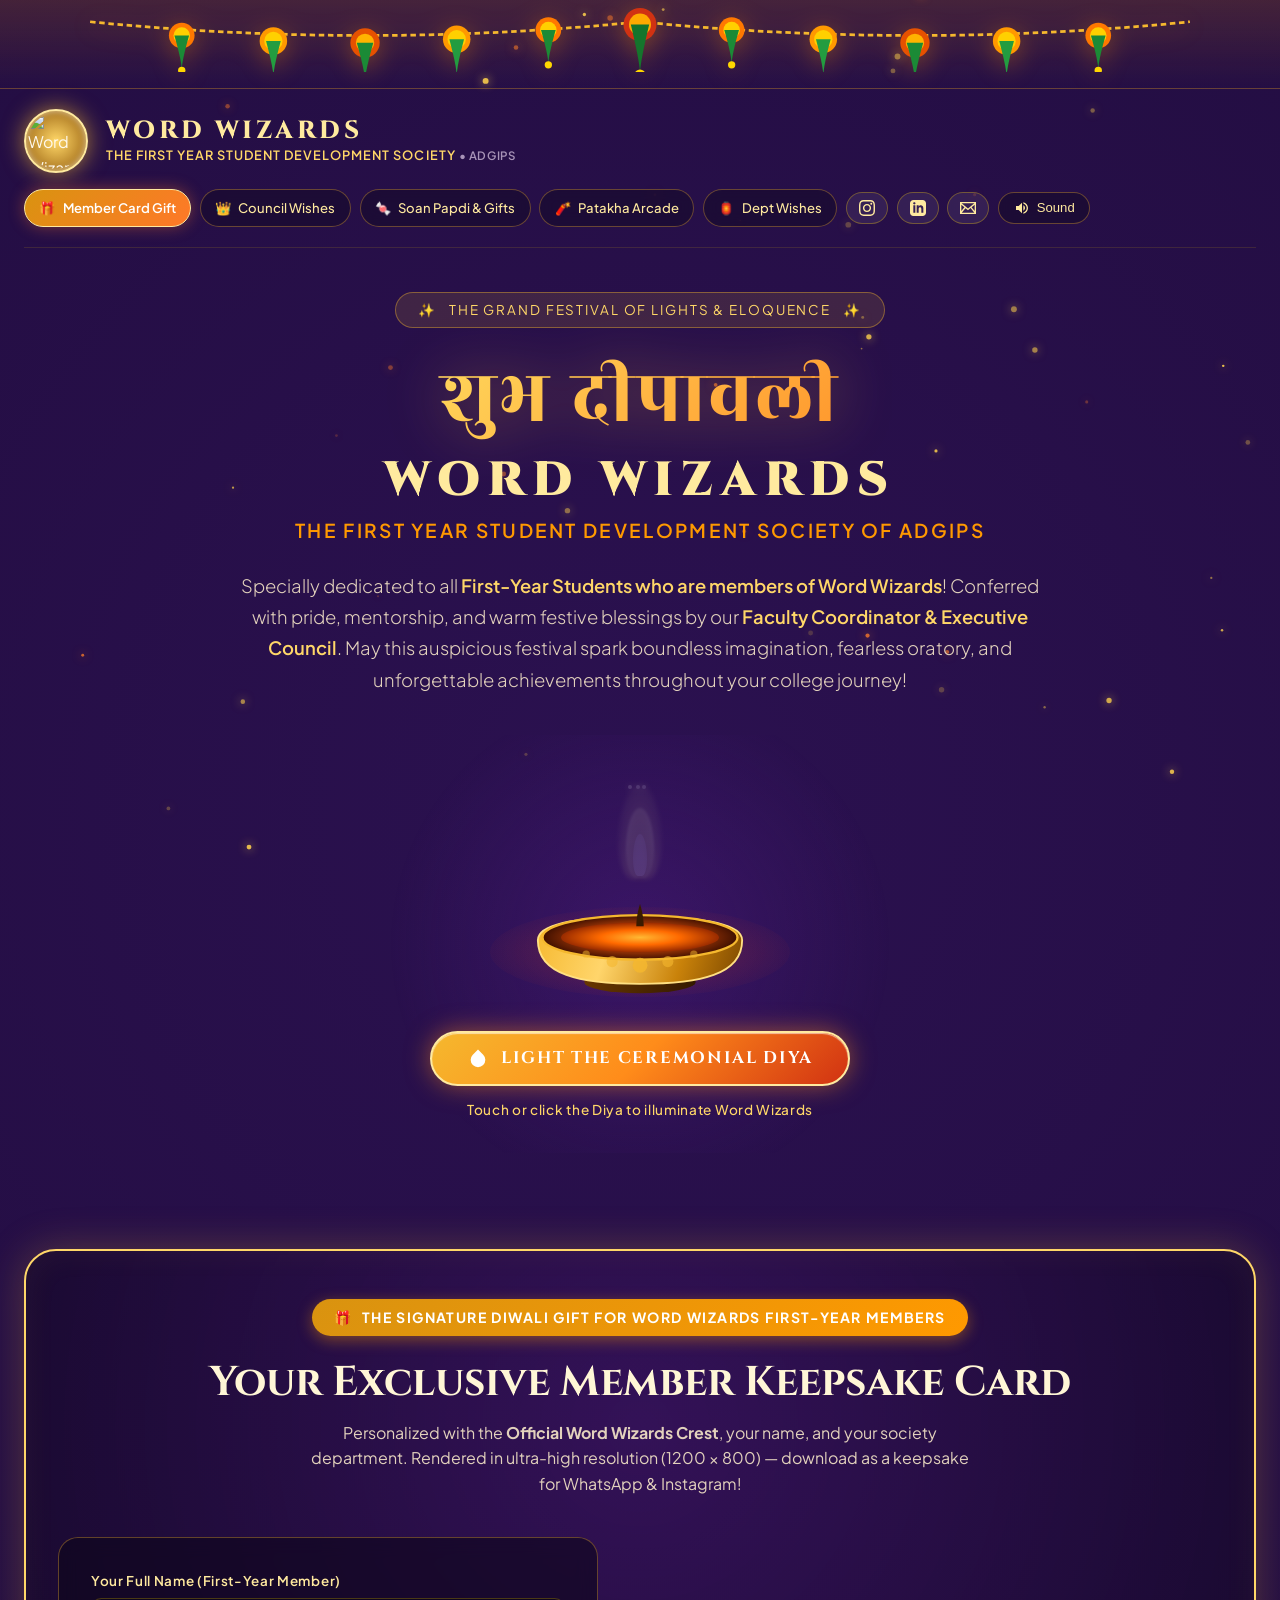
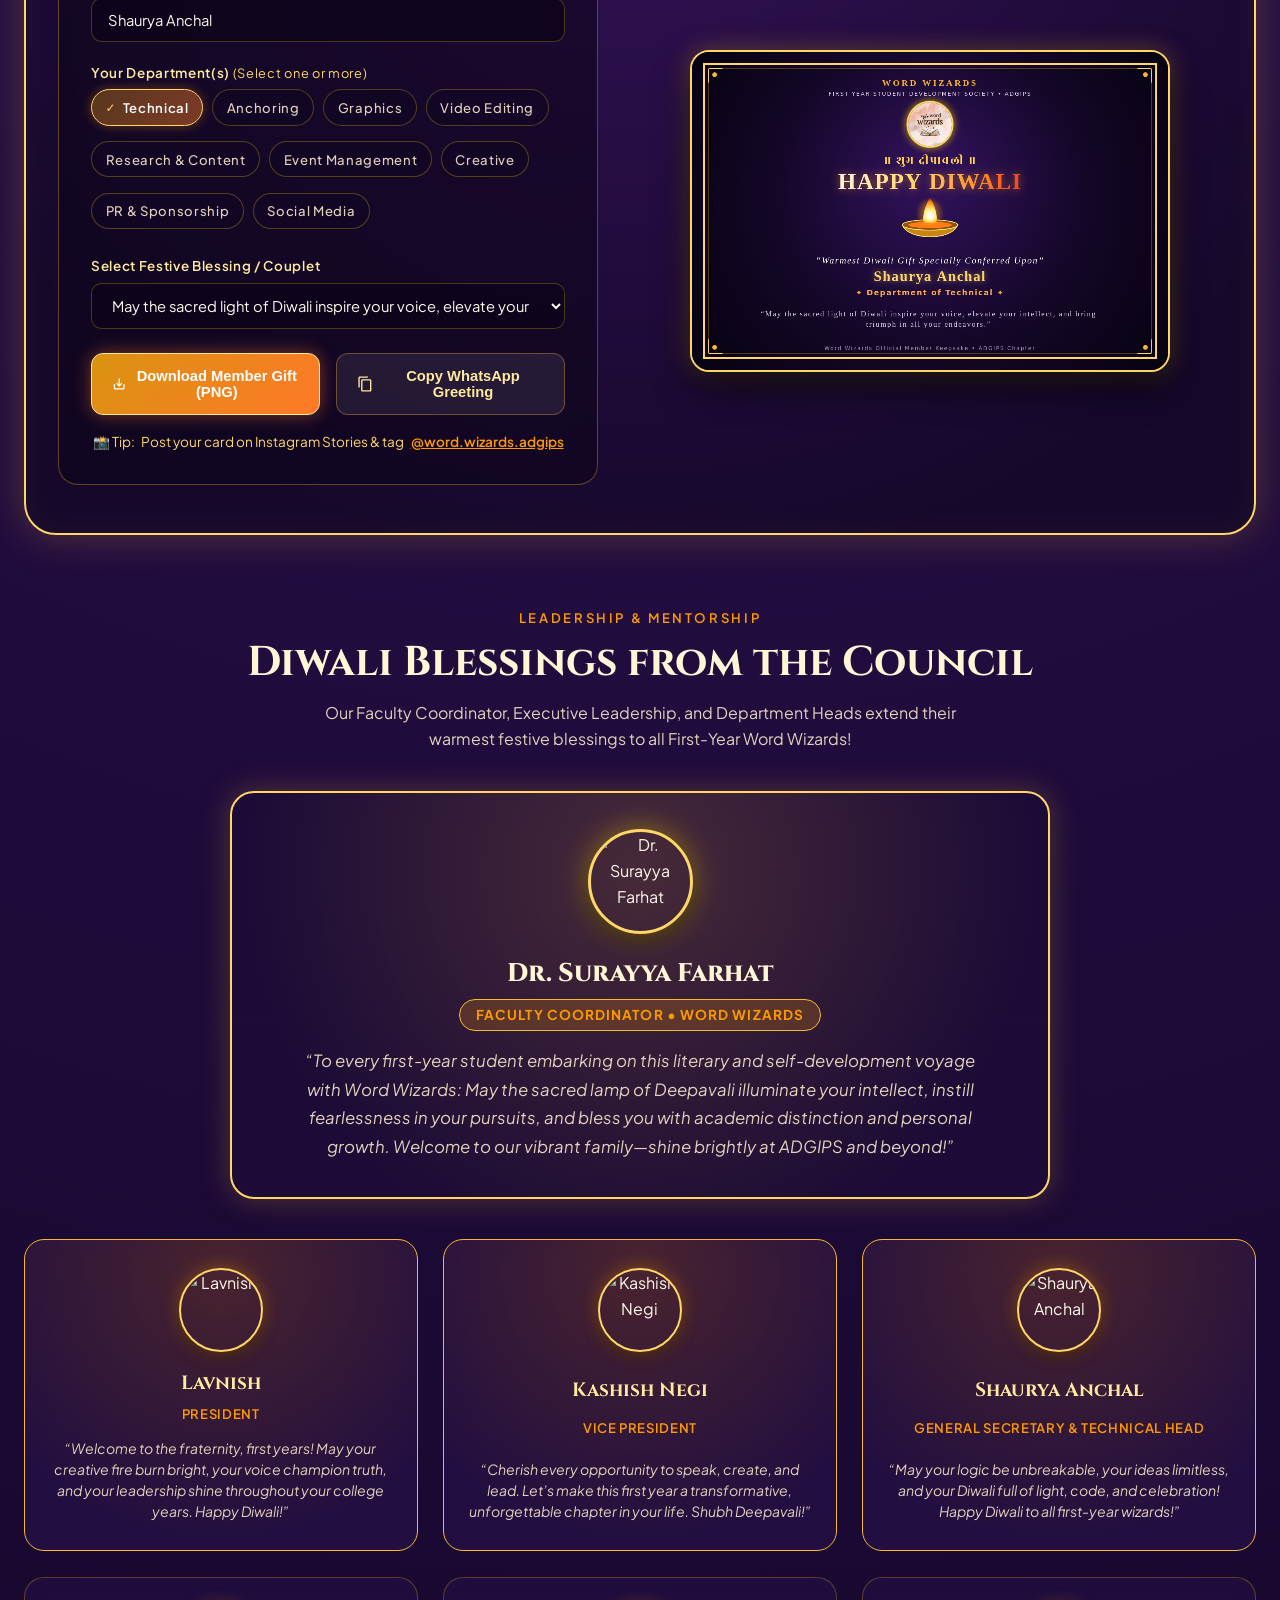
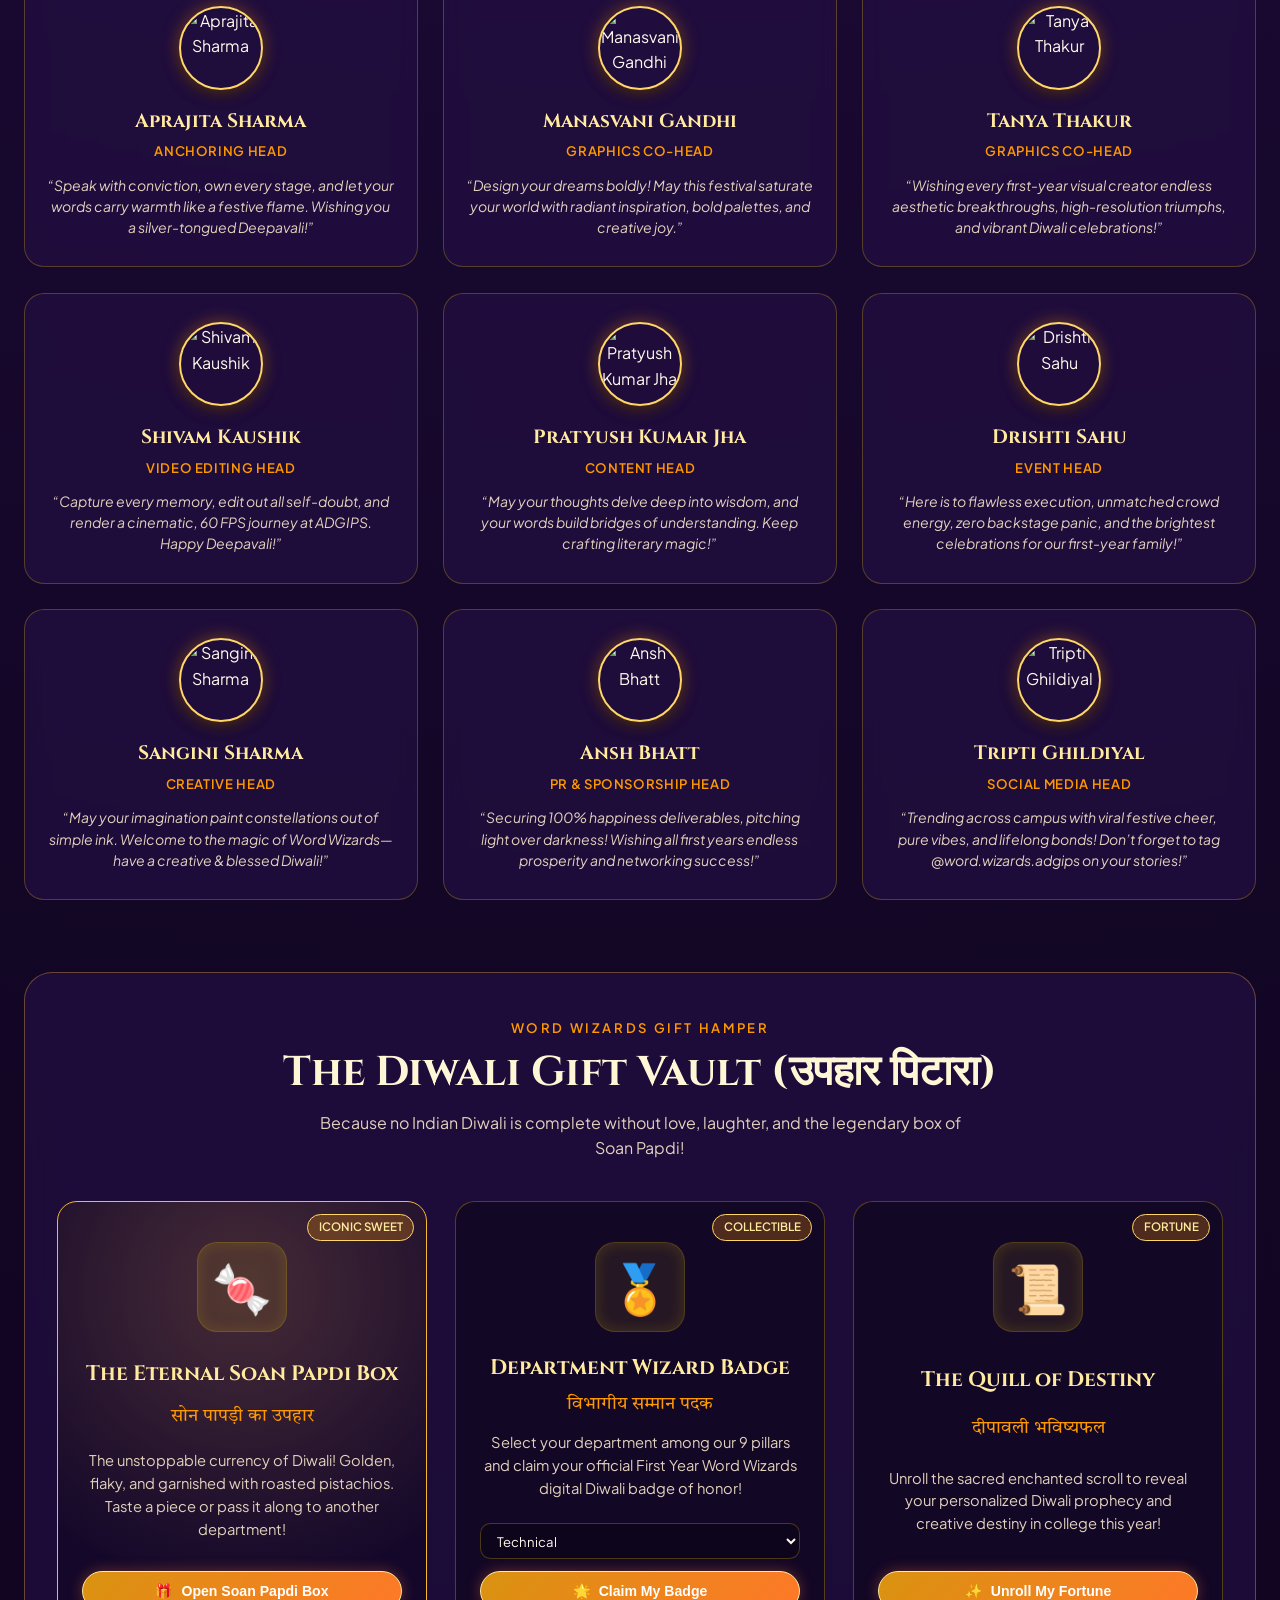
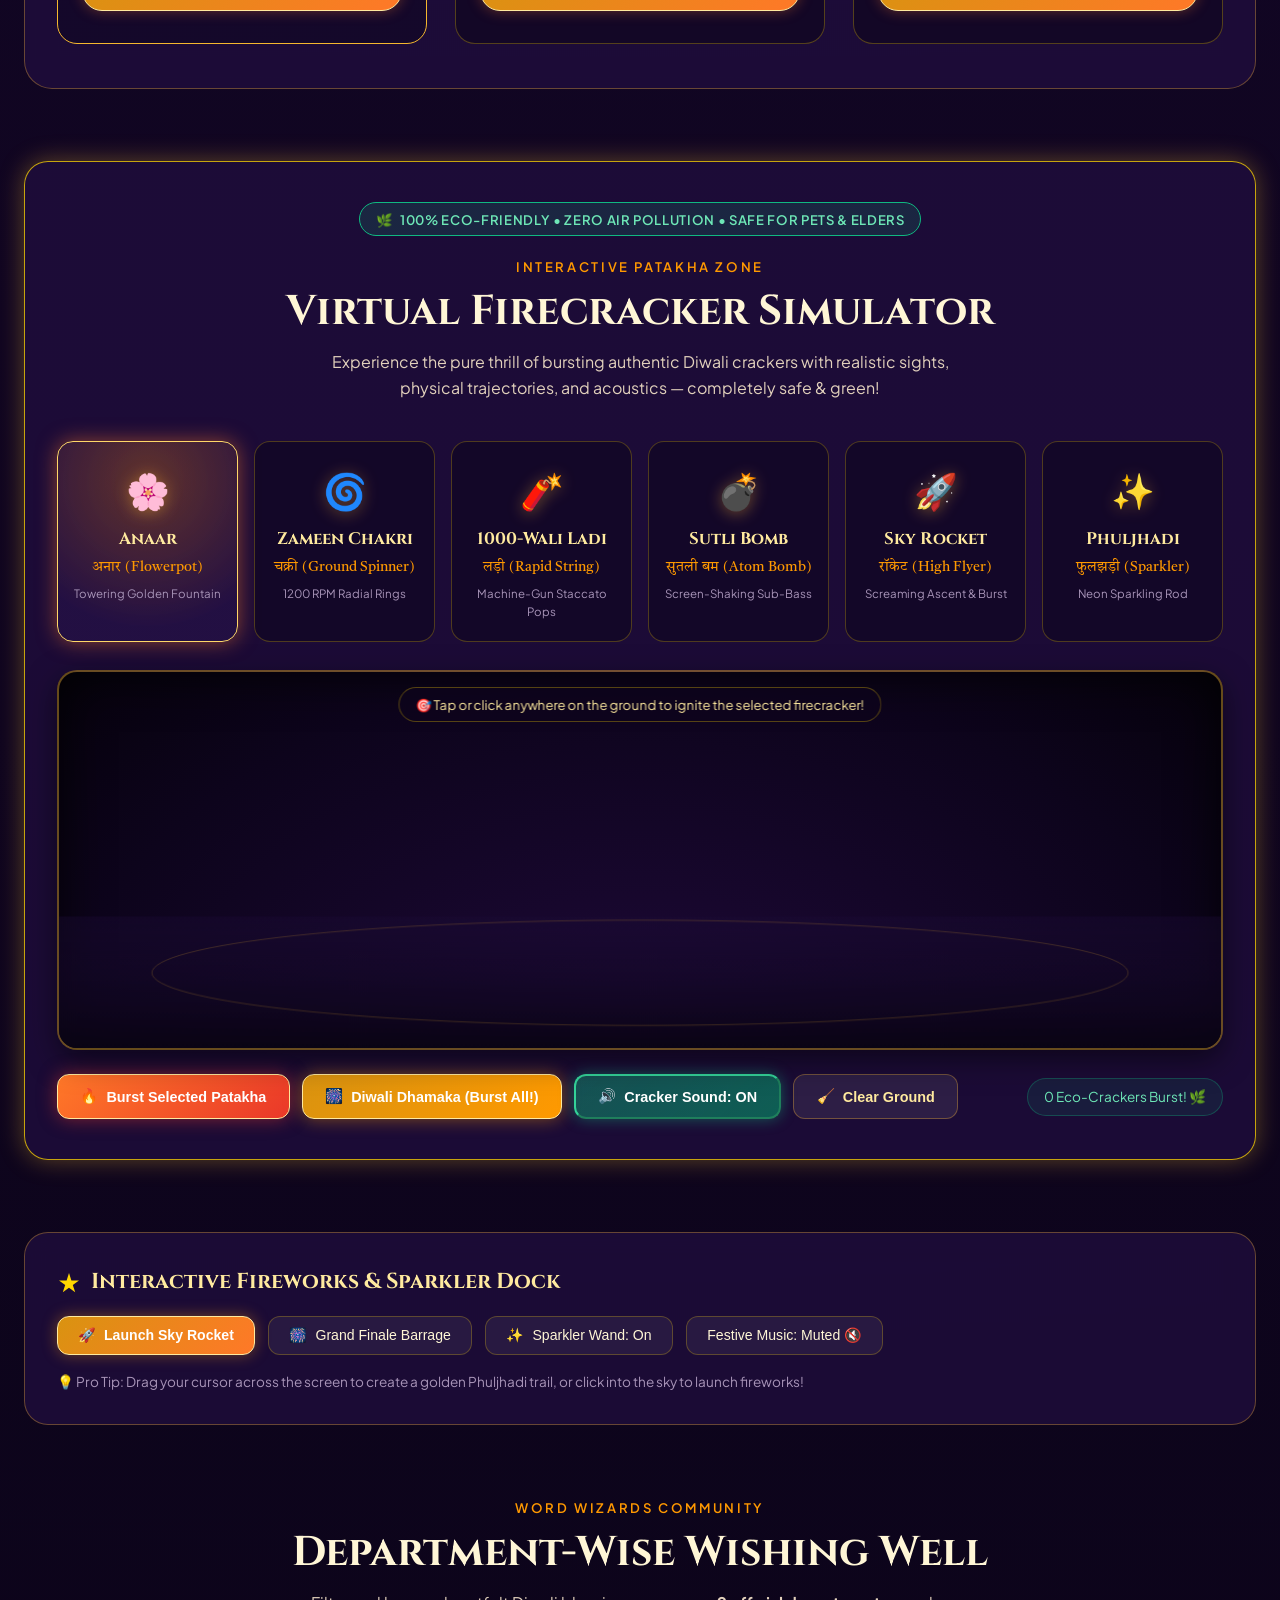
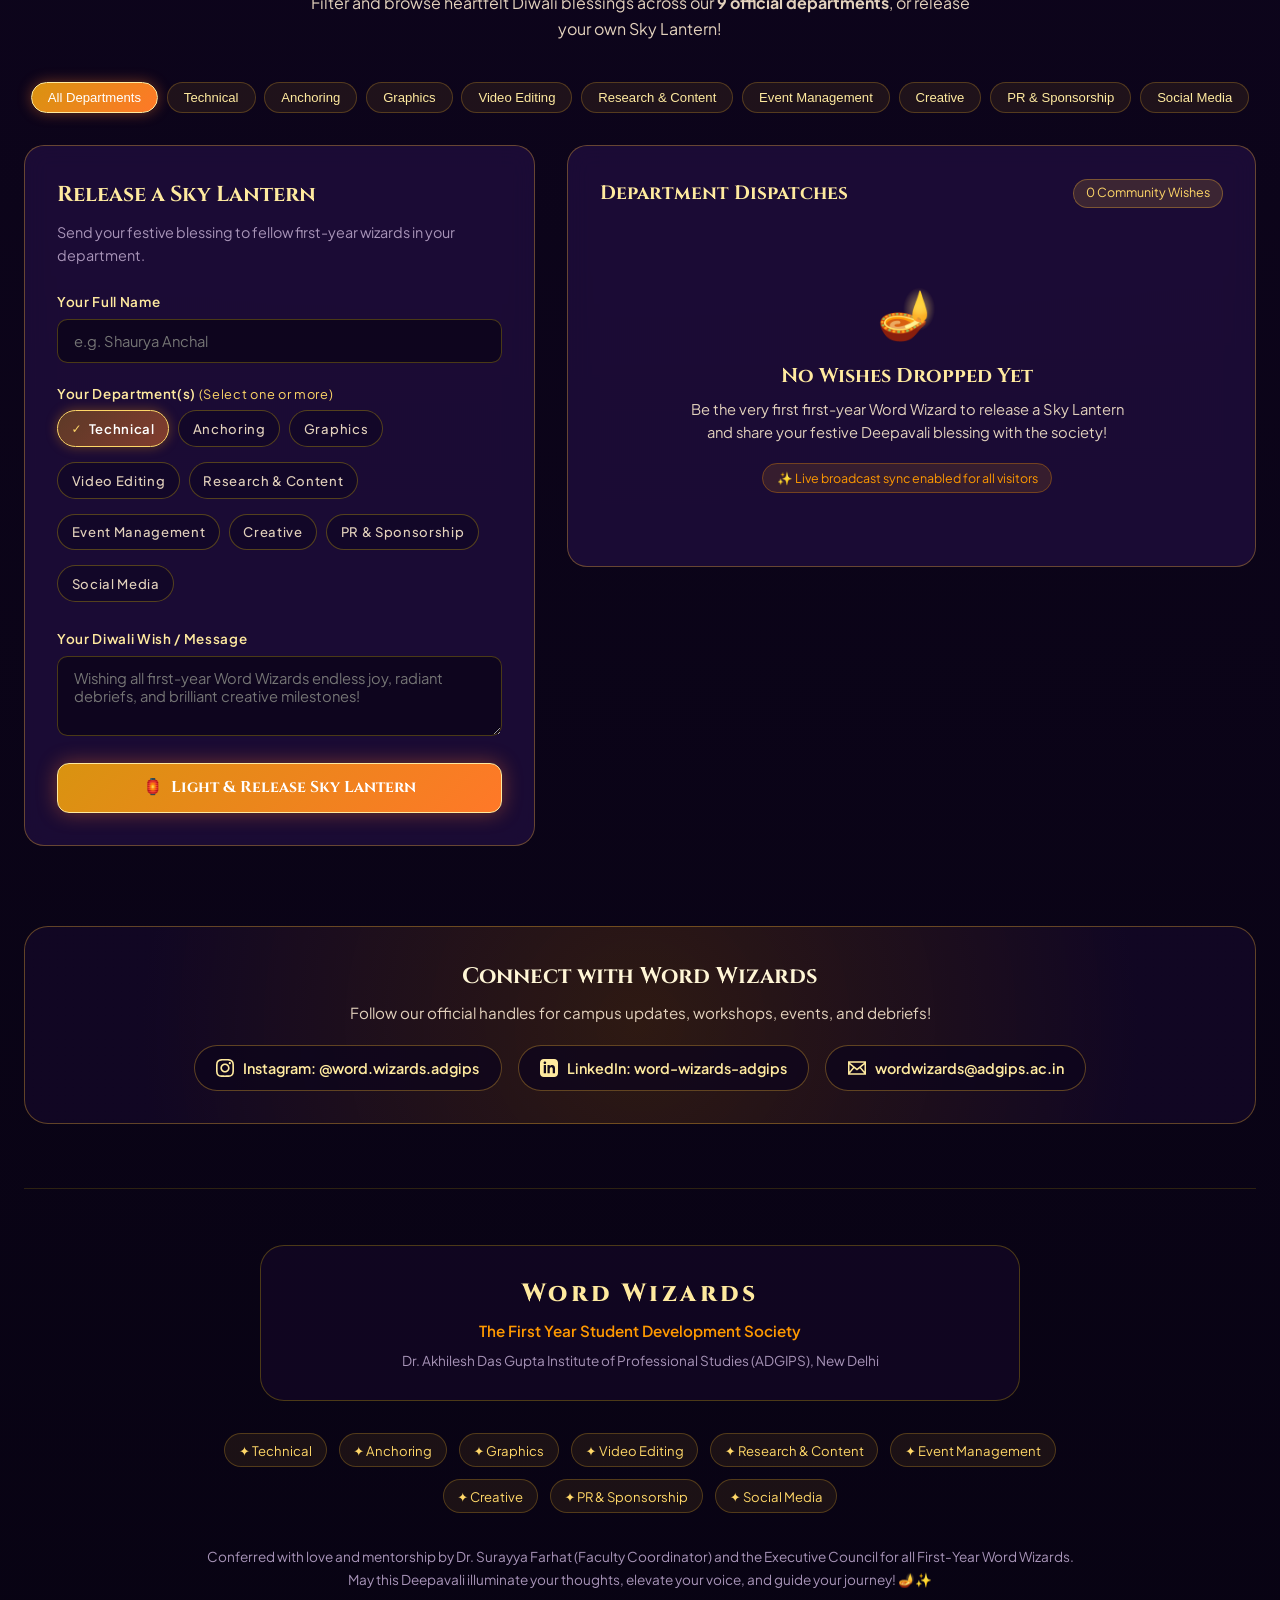
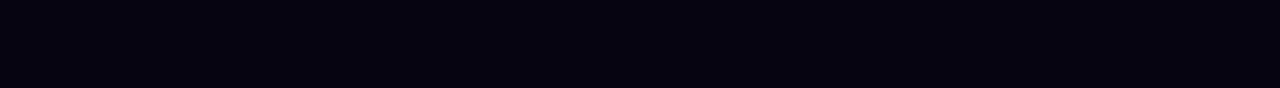
==== commit 201a4041: "feat: add Open Graph and WhatsApp rich preview metadata" ====
--- a/standalone_preview.html
+++ b/standalone_preview.html
@@ -2,9 +2,22 @@
 <html lang="en">
 <head>
   <meta charset="UTF-8">
-  <meta name="viewport" content="width=device-width, initial-scale=1.0">
+  <meta name="viewport" content="width=device-width, initial-scale=1.0, maximum-scale=5.0">
   <title>Happy Diwali • Word Wizards | First Year Student Development Society</title>
   <meta name="description" content="Celebrate Deepavali with Word Wizards, the First Year Student Development Society of ADGIPS. Member Gift Card, Council Wishes, Festive Soan Papdi Vault, Virtual Firecrackers & Department Wishes.">
+  <link rel="icon" type="image/png" href="https://res.cloudinary.com/donf76gql/image/upload/v1791469094/cropped_circle_ww_logo_bxjh0m.png">
+
+  <!-- Open Graph & Social Preview Tags (WhatsApp, Instagram, LinkedIn, Discord) -->
+  <meta property="og:type" content="website">
+  <meta property="og:site_name" content="Word Wizards • ADGIPS">
+  <meta property="og:title" content="✨ Happy Diwali from Word Wizards | ADGIPS">
+  <meta property="og:description" content="Celebrate Deepavali with Word Wizards! Claim your custom Member Keepsake Card, read Council Blessings, unbox Soan Papdi, burst virtual firecrackers, and release Sky Lanterns!">
+  <meta property="og:image" content="https://res.cloudinary.com/donf76gql/image/upload/v1791469094/cropped_circle_ww_logo_bxjh0m.png">
+  <meta name="twitter:card" content="summary_large_image">
+  <meta name="twitter:title" content="✨ Happy Diwali from Word Wizards | ADGIPS">
+  <meta name="twitter:description" content="Celebrate Deepavali with Word Wizards! Claim your custom Member Keepsake Card, read Council Blessings, unbox Soan Papdi, and burst virtual firecrackers.">
+  <meta name="twitter:image" content="https://res.cloudinary.com/donf76gql/image/upload/v1791469094/cropped_circle_ww_logo_bxjh0m.png">
+  <meta name="theme-color" content="#1a0b2e">
 
   <!-- Google Fonts: Premium Devanagari 'Rozha One' & 'Tiro Devanagari Hindi', plus Classical Serif 'Cinzel' -->
   <link rel="preconnect" href="https://fonts.googleapis.com">
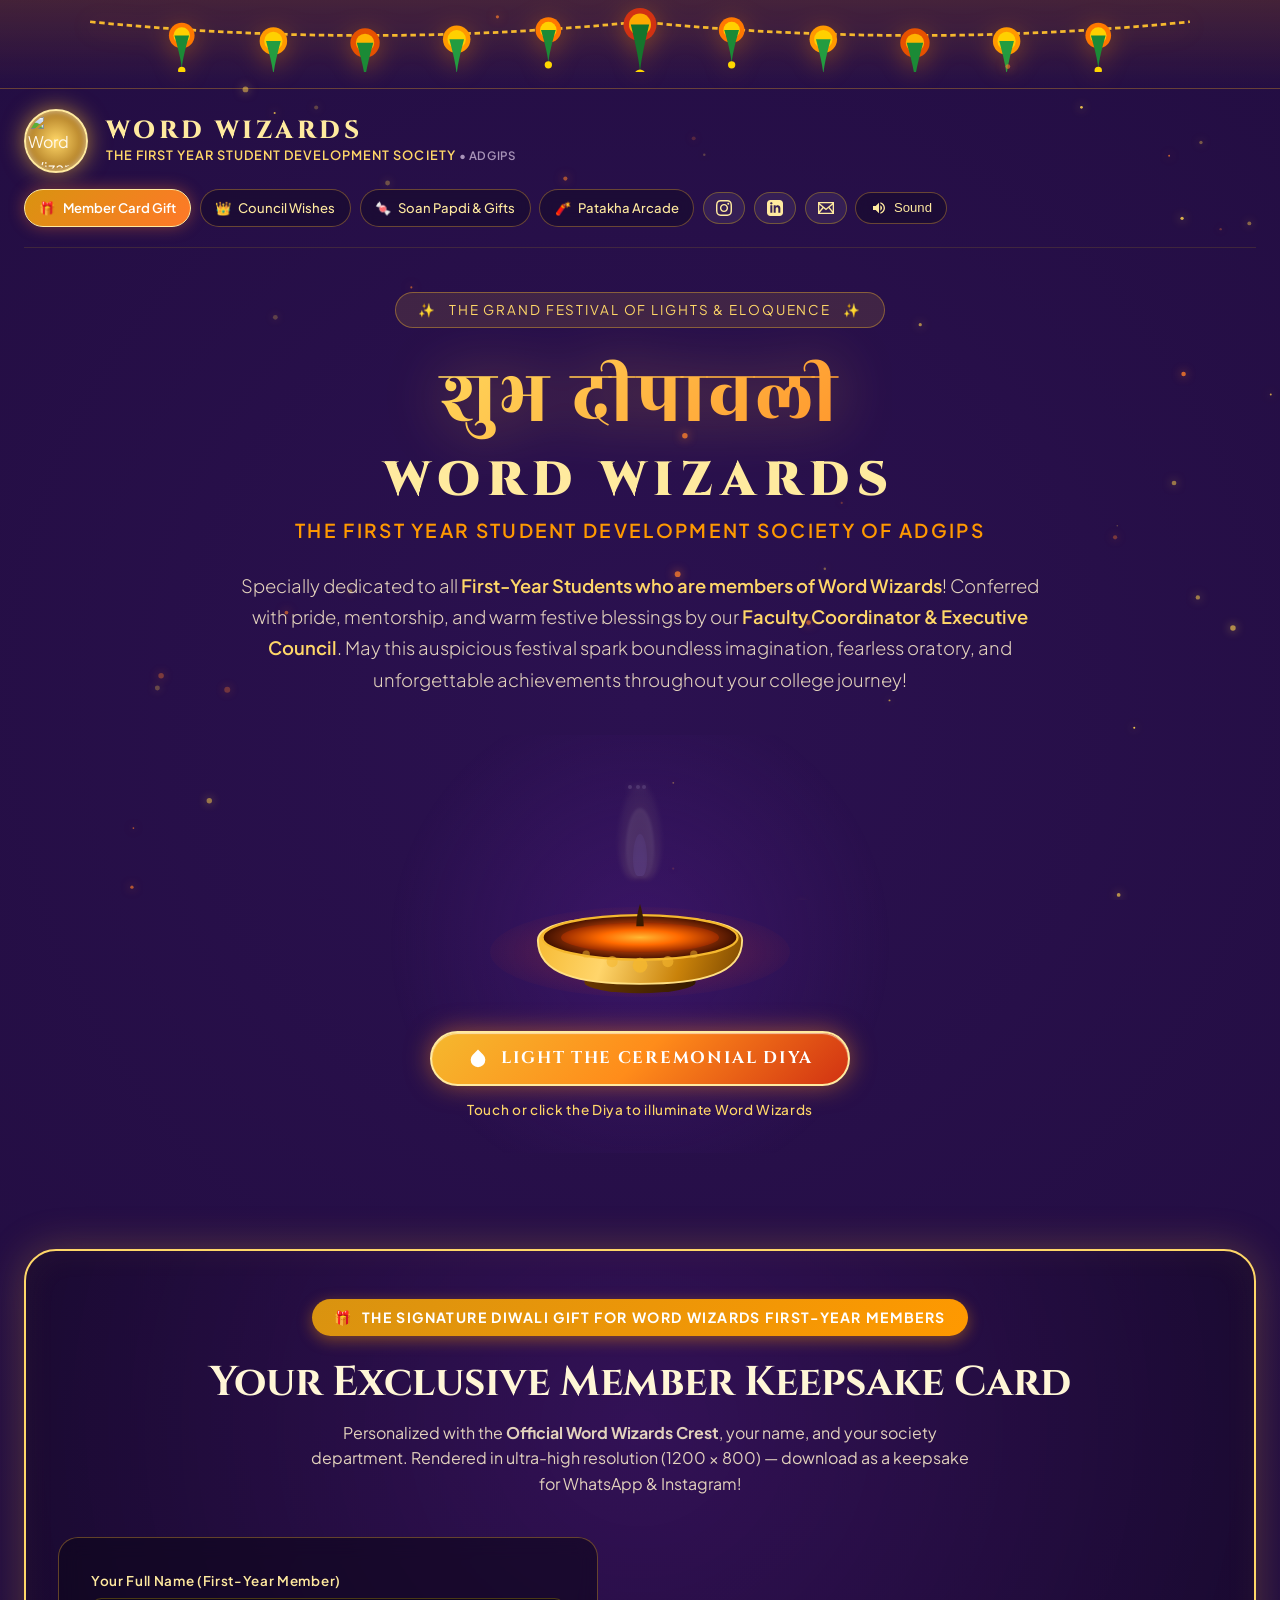
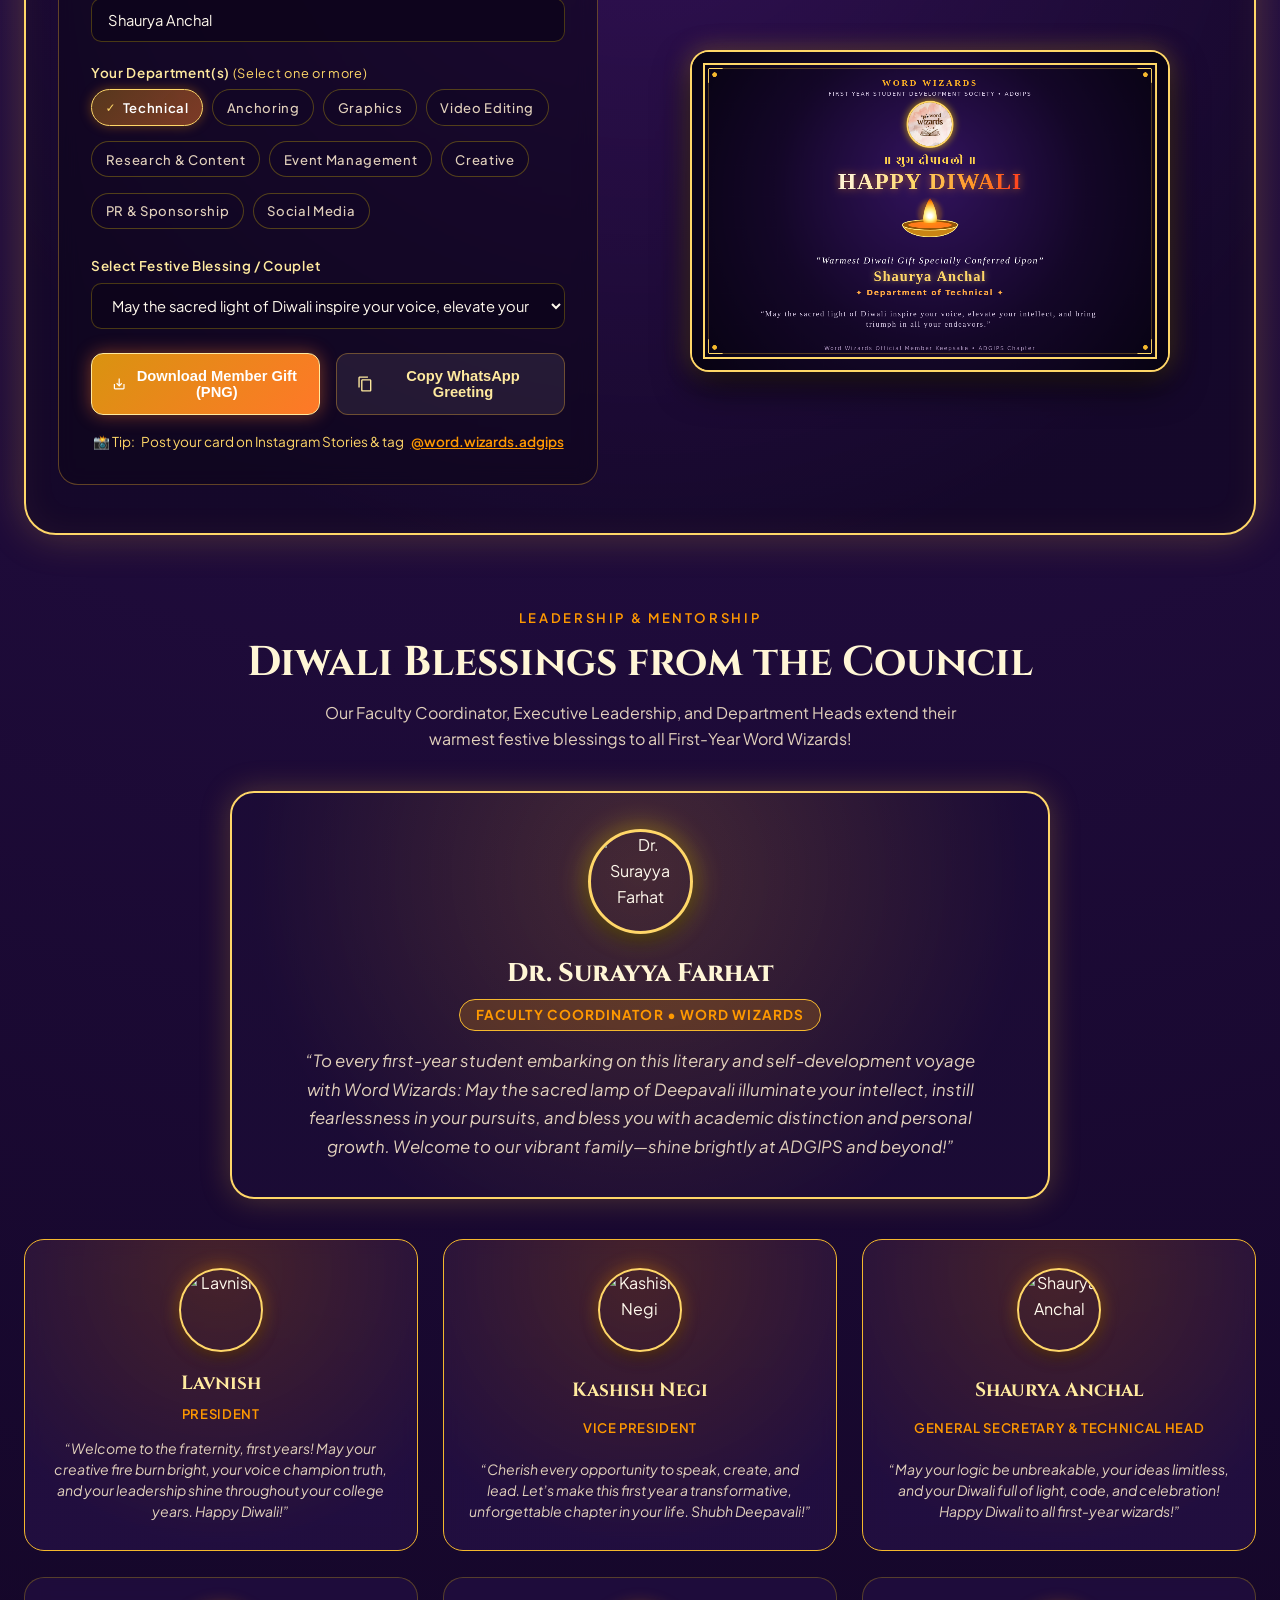
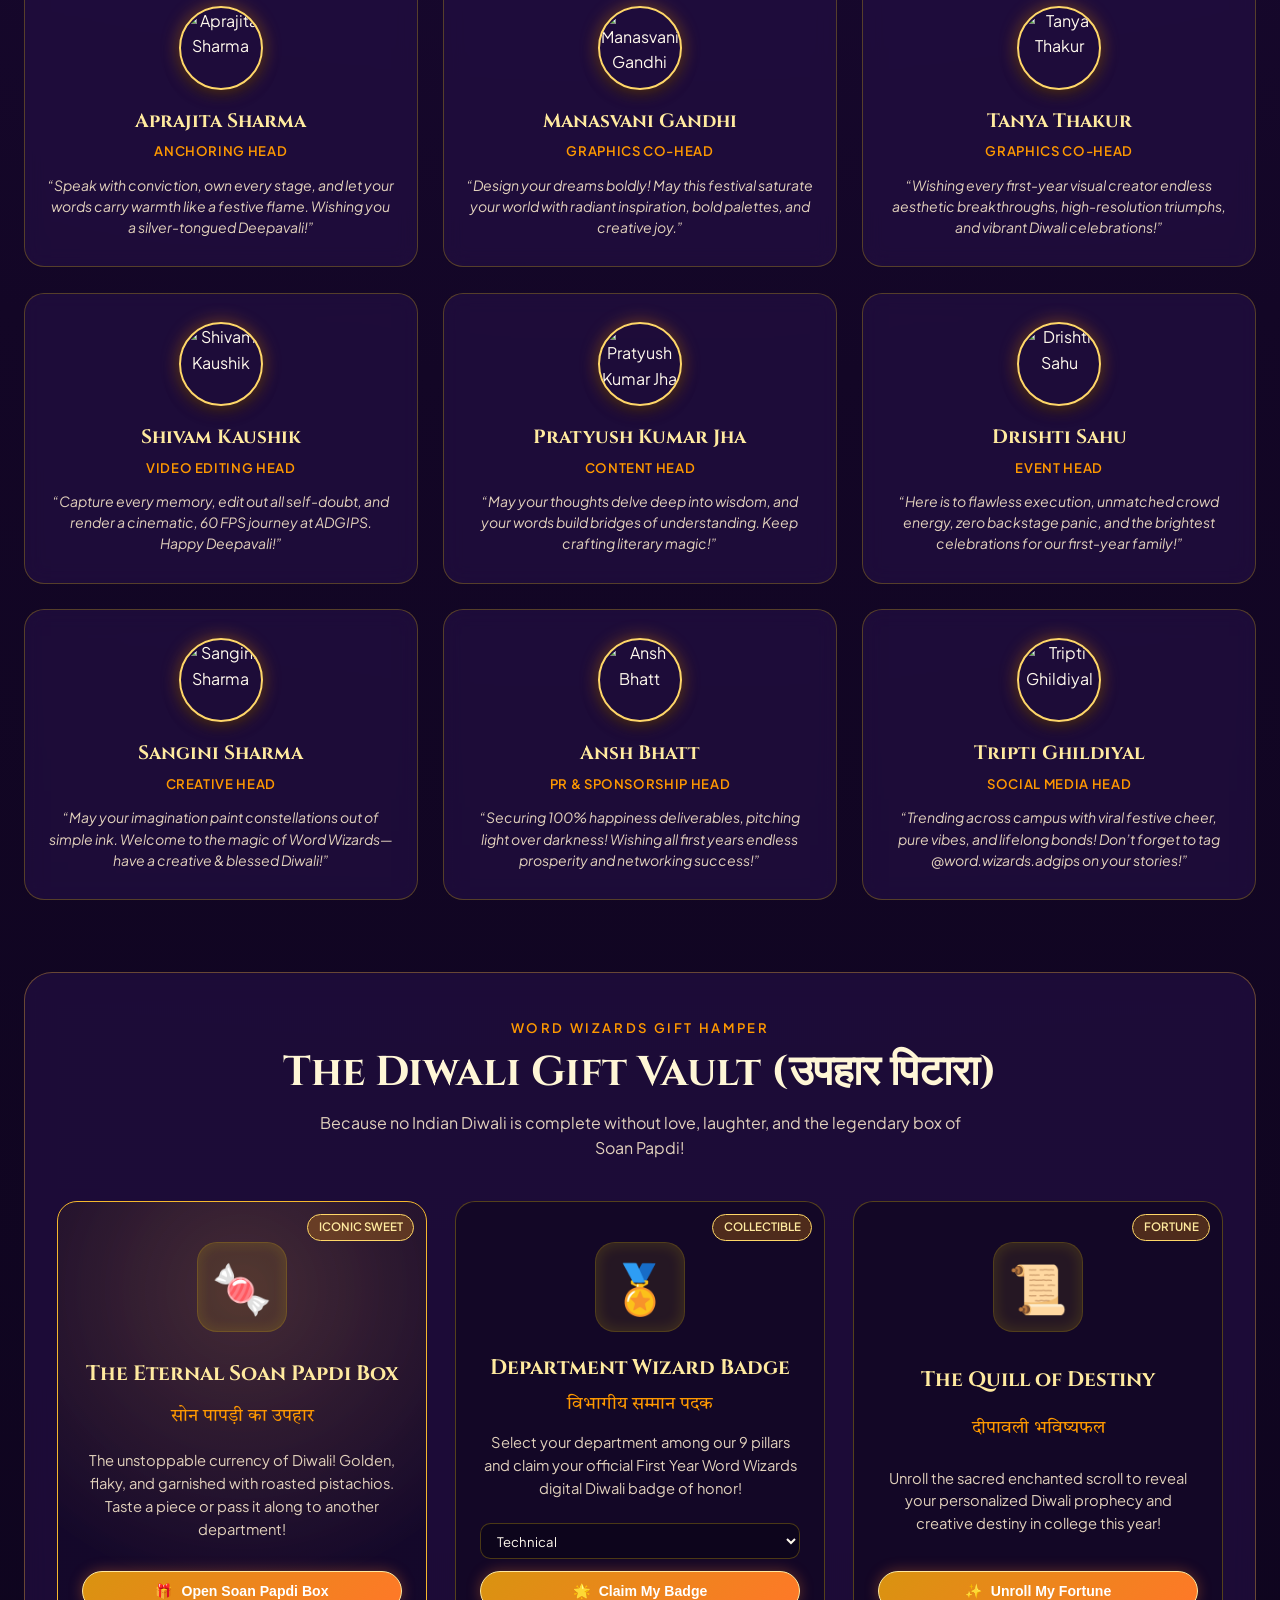
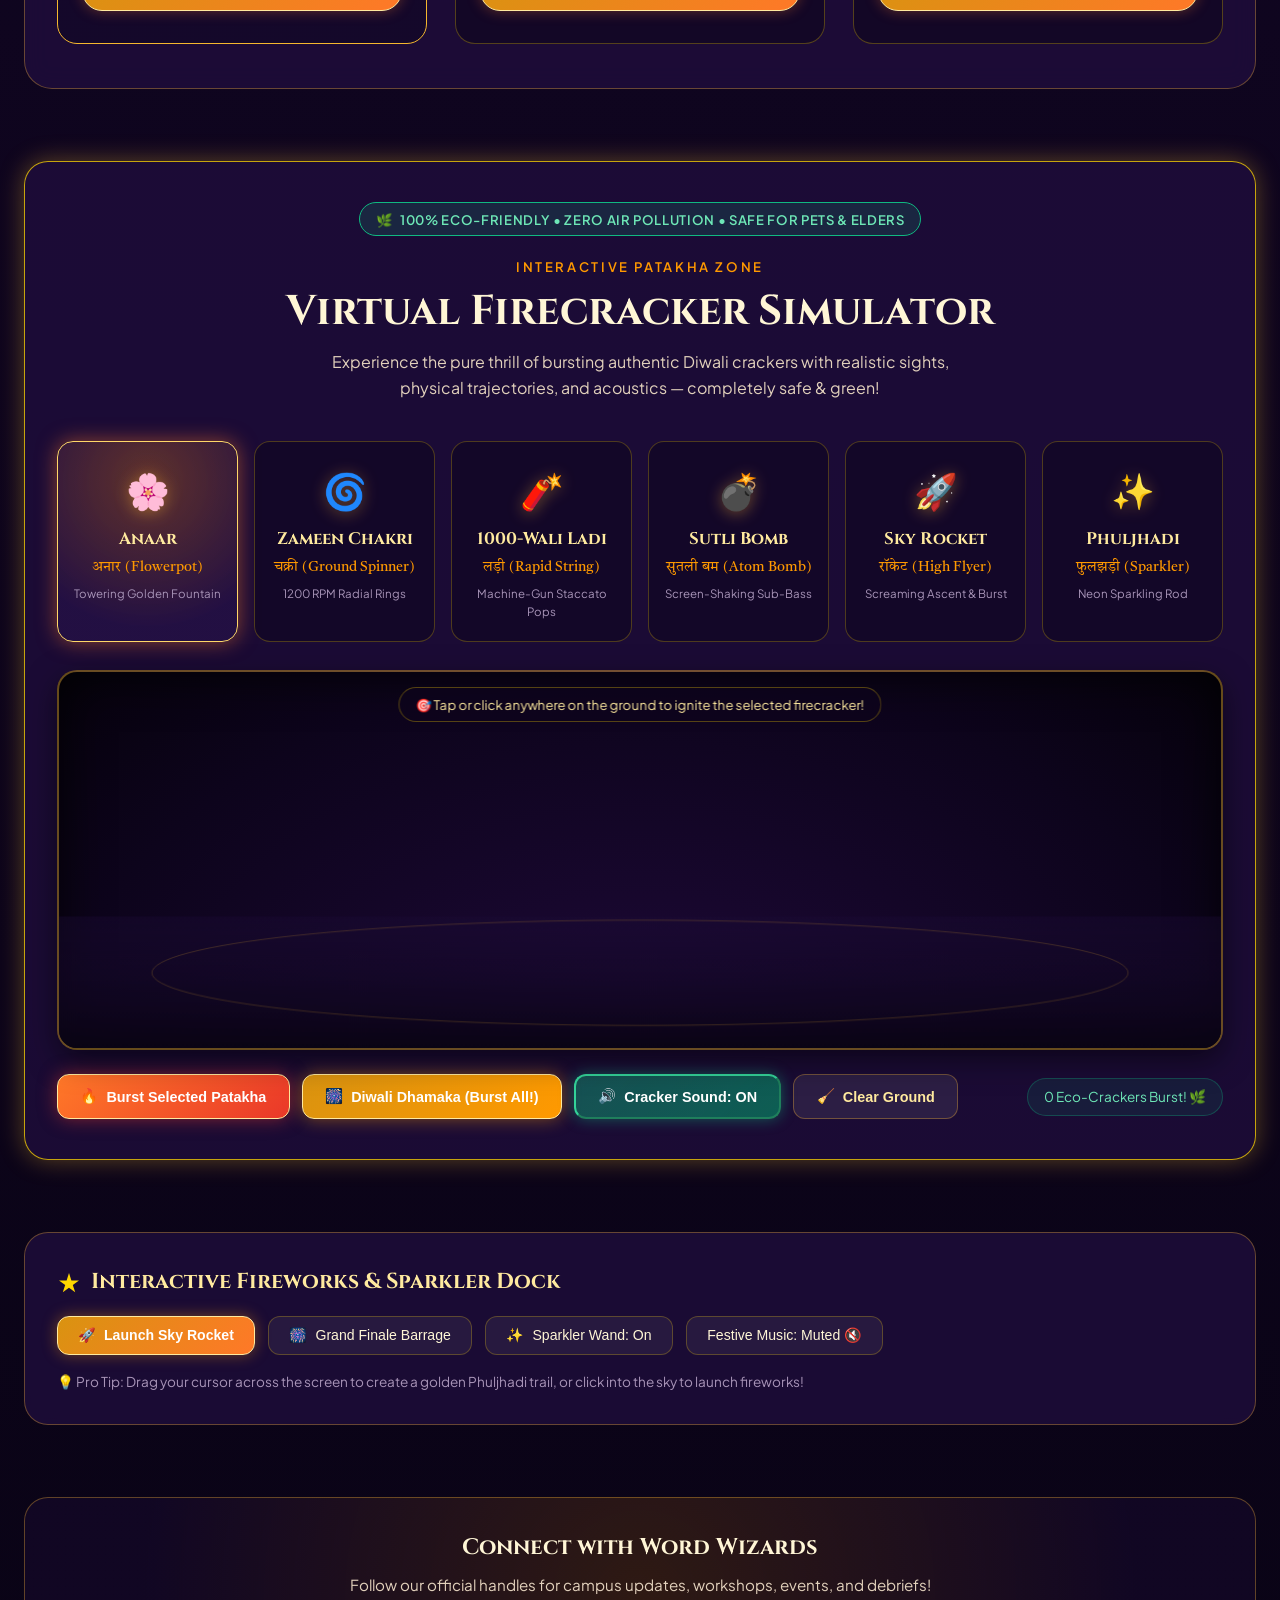
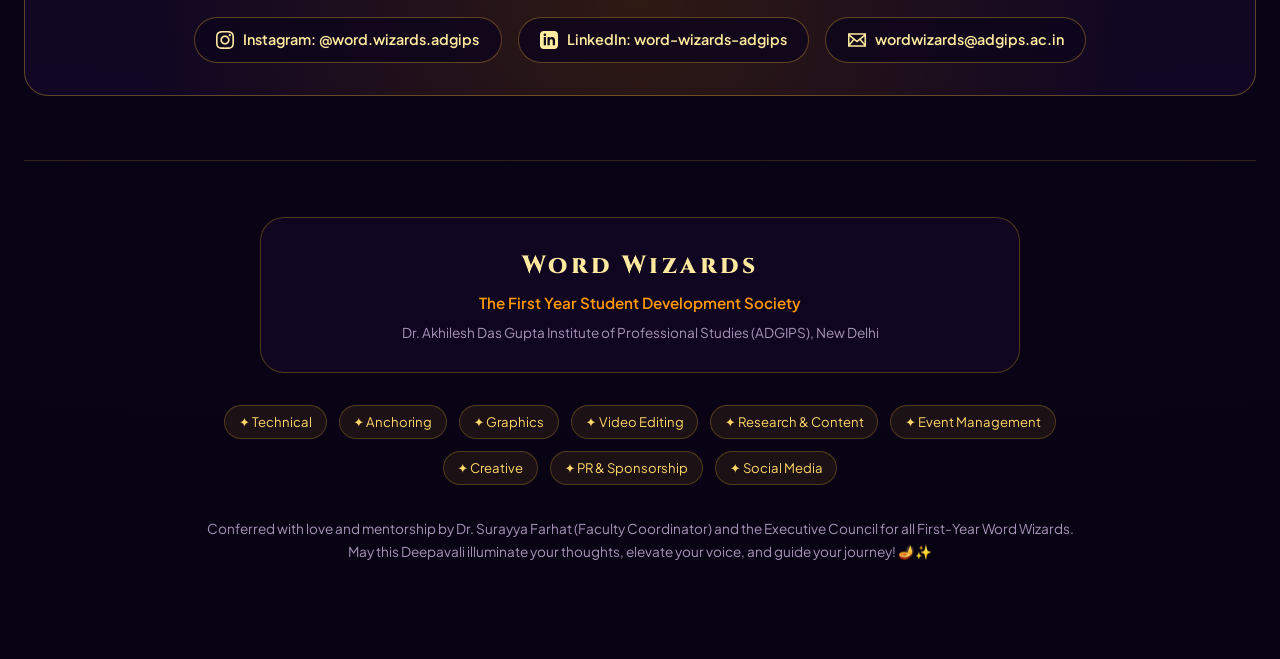
==== commit 4e4a8976: "refactor: remove department-wise wishing well option" ====
--- a/standalone_preview.html
+++ b/standalone_preview.html
@@ -1421,276 +1421,7 @@
   gap: 0.4rem;
 }
 
-/* ==========================================================================
-   FEATURE 4: DEPARTMENT-WISE WISHING WALL & FLOATING SKY LANTERNS
-   ========================================================================== */
-.wishing-wall-section {
-  margin-bottom: 5rem;
-}
-
-.dept-filter-bar {
-  display: flex;
-  justify-content: center;
-  flex-wrap: wrap;
-  gap: 0.55rem;
-  margin-bottom: 2rem;
-}
-
-.dept-pill-btn {
-  background: rgba(245, 184, 46, 0.08);
-  border: 1px solid rgba(245, 184, 46, 0.25);
-  color: var(--gold-200);
-  padding: 0.45rem 1rem;
-  border-radius: 9999px;
-  font-size: 0.82rem;
-  font-weight: 500;
-  cursor: pointer;
-  transition: all 0.2s ease;
-}
-
-.dept-pill-btn:hover {
-  background: rgba(245, 184, 46, 0.2);
-  border-color: var(--gold-300);
-}
-
-.dept-pill-btn.active {
-  background: linear-gradient(135deg, var(--gold-500), var(--ember-orange));
-  color: #fff;
-  border-color: var(--gold-200);
-  box-shadow: 0 0 14px rgba(255, 120, 40, 0.4);
-}
-
-.wishing-container {
-  display: grid;
-  grid-template-columns: 1fr 1.35fr;
-  gap: 2rem;
-  align-items: start;
-}
-
-@media (max-width: 900px) {
-  .wishing-container {
-    grid-template-columns: 1fr;
-  }
-}
-
-.wish-form-card {
-  background: var(--bg-glass-card);
-  border: 1px solid var(--border-gold);
-  border-radius: 1.25rem;
-  padding: 2rem;
-  backdrop-filter: blur(12px);
-}
-
-.wish-form-card h3 {
-  font-family: var(--font-serif);
-  font-size: 1.35rem;
-  color: var(--gold-200);
-  margin-bottom: 0.5rem;
-}
-
-.wish-form-card p {
-  font-size: 0.9rem;
-  color: var(--text-muted);
-  margin-bottom: 1.5rem;
-}
-
-.btn-submit-wish {
-  width: 100%;
-  background: linear-gradient(135deg, var(--gold-500) 0%, var(--ember-orange) 100%);
-  border: 1px solid var(--gold-200);
-  color: #fff;
-  font-family: var(--font-serif);
-  font-weight: 700;
-  font-size: 0.98rem;
-  padding: 0.85rem;
-  border-radius: 0.75rem;
-  cursor: pointer;
-  box-shadow: 0 0 20px rgba(255, 120, 40, 0.4);
-  transition: all 0.3s ease;
-  display: flex;
-  align-items: center;
-  justify-content: center;
-  gap: 0.5rem;
-}
-
-.btn-submit-wish:hover {
-  transform: translateY(-2px);
-  box-shadow: 0 0 28px rgba(255, 120, 40, 0.6);
-}
-
-.wishes-stream-wrapper {
-  background: var(--bg-glass-card);
-  border: 1px solid var(--border-gold);
-  border-radius: 1.25rem;
-  padding: 2rem;
-  backdrop-filter: blur(12px);
-}
-
-.wishes-stream-header {
-  display: flex;
-  justify-content: space-between;
-  align-items: center;
-  margin-bottom: 1.25rem;
-}
-
-.wishes-stream-header h4 {
-  font-family: var(--font-serif);
-  font-size: 1.2rem;
-  color: var(--gold-200);
-}
-
-.wishes-count-pill {
-  font-size: 0.78rem;
-  background: rgba(245, 184, 46, 0.15);
-  border: 1px solid var(--border-gold);
-  color: var(--gold-300);
-  padding: 0.2rem 0.75rem;
-  border-radius: 9999px;
-}
-
-.wishes-stream {
-  display: flex;
-  flex-direction: column;
-  gap: 1rem;
-  max-height: 520px;
-  overflow-y: auto;
-  padding-right: 0.5rem;
-}
-
-.wishes-stream::-webkit-scrollbar {
-  width: 6px;
-}
-.wishes-stream::-webkit-scrollbar-track {
-  background: rgba(255, 255, 255, 0.05);
-  border-radius: 10px;
-}
-.wishes-stream::-webkit-scrollbar-thumb {
-  background: var(--gold-500);
-  border-radius: 10px;
-}
-
-.wish-tile {
-  background: rgba(18, 7, 36, 0.75);
-  border: 1px solid rgba(255, 215, 0, 0.18);
-  border-left: 4px solid var(--marigold);
-  border-radius: 0.75rem;
-  padding: 1rem 1.25rem;
-  transition: all 0.2s ease;
-  position: relative;
-}
-
-.wish-tile:hover {
-  border-color: var(--gold-300);
-  transform: translateX(4px);
-  background: rgba(28, 12, 54, 0.85);
-}
-
-.wish-meta {
-  display: flex;
-  justify-content: space-between;
-  align-items: center;
-  margin-bottom: 0.4rem;
-  flex-wrap: wrap;
-  gap: 0.4rem;
-}
-
-.wish-author {
-  font-weight: 600;
-  color: var(--gold-200);
-  font-size: 0.95rem;
-}
-
-.wish-dept-tags-wrap {
-  display: flex;
-  gap: 0.35rem;
-  flex-wrap: wrap;
-}
-
-.wish-dept-tag {
-  font-size: 0.72rem;
-  background: rgba(255, 120, 40, 0.2);
-  color: var(--marigold);
-  padding: 0.15rem 0.6rem;
-  border-radius: 9999px;
-  border: 1px solid rgba(255, 120, 40, 0.35);
-  font-weight: 600;
-}
-
-.wish-body {
-  font-size: 0.92rem;
-  color: var(--text-secondary);
-  line-height: 1.5;
-}
-
-.wish-time {
-  font-size: 0.72rem;
-  color: var(--text-muted);
-  margin-top: 0.4rem;
-  text-align: right;
-}
-
-.empty-wishes-placeholder {
-  text-align: center;
-  padding: 3rem 1.5rem;
-  color: var(--text-muted);
-}
-
-.empty-wishes-placeholder .empty-icon {
-  font-size: 3rem;
-  margin-bottom: 0.75rem;
-  display: block;
-}
-
-.empty-wishes-placeholder h5 {
-  font-family: var(--font-serif);
-  font-size: 1.15rem;
-  color: var(--gold-200);
-  margin-bottom: 0.35rem;
-}
-
-.empty-wishes-placeholder p {
-  font-size: 0.88rem;
-  color: var(--text-secondary);
-  max-width: 380px;
-  margin: 0 auto;
-}
-
-.sky-lantern-flyer {
-  position: fixed;
-  bottom: -60px;
-  z-index: 50;
-  pointer-events: none;
-  display: flex;
-  flex-direction: column;
-  align-items: center;
-  animation: ascendLantern 9s ease-out forwards;
-}
-
-@keyframes ascendLantern {
-  0% { transform: translateY(0) scale(0.6); opacity: 0; }
-  10% { opacity: 1; transform: translateY(-50px) scale(0.9); }
-  80% { opacity: 0.95; }
-  100% { transform: translateY(-110vh) scale(0.35) rotate(8deg); opacity: 0; }
-}
-
-.lantern-orb {
-  width: 50px;
-  height: 65px;
-  background: radial-gradient(circle at 50% 70%, #fff7a0 0%, #ff8c1a 60%, #cc2b00 100%);
-  border-radius: 20px 20px 30px 30px;
-  box-shadow: 0 0 25px #ff9e1f, 0 0 50px #ff5100;
-  position: relative;
-}
-
-.lantern-author-tag {
-  font-size: 0.68rem;
-  background: rgba(0, 0, 0, 0.65);
-  color: #ffe699;
-  padding: 0.1rem 0.5rem;
-  border-radius: 4px;
-  margin-top: 4px;
-  white-space: nowrap;
-}
+
 
 /* ==========================================================================
    INTERACTIVE FIREWORKS SANDBOX DOCK
@@ -1930,10 +1661,6 @@
     grid-template-columns: 1fr;
     gap: 2rem;
   }
-  .wishing-container {
-    grid-template-columns: 1fr;
-    gap: 2rem;
-  }
 }
 
 @media (max-width: 768px) {
@@ -2024,17 +1751,7 @@
     padding: 0.65rem 0.85rem;
     font-size: 0.82rem;
   }
-  .wish-form-card,
-  .wishes-stream-wrapper {
-    padding: 1.25rem;
-  }
-  .dept-filter-bar {
-    gap: 0.4rem;
-  }
-  .dept-pill-btn {
-    padding: 0.35rem 0.75rem;
-    font-size: 0.75rem;
-  }
+
   .dock-controls-grid {
     grid-template-columns: 1fr 1fr;
     gap: 0.65rem;
@@ -2171,9 +1888,7 @@
         <a href="#patakha-simulator" class="btn-ctrl">
           <span>🧨</span> <span>Patakha Arcade</span>
         </a>
-        <a href="#dept-wishes-wall" class="btn-ctrl">
-          <span>🏮</span> <span>Dept Wishes</span>
-        </a>
+
 
         <!-- Social Media Quick Links -->
         <a href="https://www.instagram.com/word.wizards.adgips/" target="_blank" rel="noopener noreferrer" class="btn-ctrl social" title="Follow Word Wizards on Instagram">
@@ -2758,105 +2473,7 @@
       </p>
     </section>
 
-    <!-- FEATURE 4: DEPARTMENT-WISE WISHING WALL & FLOATING SKY LANTERNS -->
-    <section id="dept-wishes-wall" class="wishing-wall-section">
-      <div class="section-header">
-        <span class="section-tag">Word Wizards Community</span>
-        <h2 class="section-title">Department-Wise Wishing Well</h2>
-        <p class="section-subtitle">
-          Filter and browse heartfelt Diwali blessings across our <strong>9 official departments</strong>, or release your own Sky Lantern!
-        </p>
-      </div>
-
-      <!-- 9 Department Filter Tabs -->
-      <div class="dept-filter-bar">
-        <button class="dept-pill-btn active" data-dept="all">All Departments</button>
-        <button class="dept-pill-btn" data-dept="Technical">Technical</button>
-        <button class="dept-pill-btn" data-dept="Anchoring">Anchoring</button>
-        <button class="dept-pill-btn" data-dept="Graphics">Graphics</button>
-        <button class="dept-pill-btn" data-dept="Video Editing">Video Editing</button>
-        <button class="dept-pill-btn" data-dept="Research & Content">Research & Content</button>
-        <button class="dept-pill-btn" data-dept="Event Management">Event Management</button>
-        <button class="dept-pill-btn" data-dept="Creative">Creative</button>
-        <button class="dept-pill-btn" data-dept="PR & Sponsorship">PR & Sponsorship</button>
-        <button class="dept-pill-btn" data-dept="Social Media">Social Media</button>
-      </div>
-
-      <div class="wishing-container">
-        <!-- Wish Submission Form -->
-        <div class="wish-form-card">
-          <h3>Release a Sky Lantern</h3>
-          <p>Send your festive blessing to fellow first-year wizards in your department.</p>
-
-          <form id="diwali-wish-form">
-            <div class="form-group">
-              <label for="wish-name">Your Full Name</label>
-              <input type="text" id="wish-name" class="form-input" placeholder="e.g. Shaurya Anchal" required>
-            </div>
-
-            <div class="form-group">
-              <label>Your Department(s) <span style="font-size: 0.8rem; font-weight: 400; color: var(--gold-300);">(Select one or more)</span></label>
-              <div id="wish-dept-checkboxes" class="dept-checkbox-grid">
-                <label class="dept-checkbox-pill">
-                  <input type="checkbox" name="wish_dept" value="Technical" checked>
-                  <span class="pill-content">Technical</span>
-                </label>
-                <label class="dept-checkbox-pill">
-                  <input type="checkbox" name="wish_dept" value="Anchoring">
-                  <span class="pill-content">Anchoring</span>
-                </label>
-                <label class="dept-checkbox-pill">
-                  <input type="checkbox" name="wish_dept" value="Graphics">
-                  <span class="pill-content">Graphics</span>
-                </label>
-                <label class="dept-checkbox-pill">
-                  <input type="checkbox" name="wish_dept" value="Video Editing">
-                  <span class="pill-content">Video Editing</span>
-                </label>
-                <label class="dept-checkbox-pill">
-                  <input type="checkbox" name="wish_dept" value="Research & Content">
-                  <span class="pill-content">Research & Content</span>
-                </label>
-                <label class="dept-checkbox-pill">
-                  <input type="checkbox" name="wish_dept" value="Event Management">
-                  <span class="pill-content">Event Management</span>
-                </label>
-                <label class="dept-checkbox-pill">
-                  <input type="checkbox" name="wish_dept" value="Creative">
-                  <span class="pill-content">Creative</span>
-                </label>
-                <label class="dept-checkbox-pill">
-                  <input type="checkbox" name="wish_dept" value="PR & Sponsorship">
-                  <span class="pill-content">PR & Sponsorship</span>
-                </label>
-                <label class="dept-checkbox-pill">
-                  <input type="checkbox" name="wish_dept" value="Social Media">
-                  <span class="pill-content">Social Media</span>
-                </label>
-              </div>
-            </div>
-
-            <div class="form-group">
-              <label for="wish-text">Your Diwali Wish / Message</label>
-              <textarea id="wish-text" rows="3" class="form-textarea" placeholder="Wishing all first-year Word Wizards endless joy, radiant debriefs, and brilliant creative milestones!" required></textarea>
-            </div>
-
-            <button type="submit" class="btn-submit-wish">
-              <span>🏮</span> Light & Release Sky Lantern
-            </button>
-          </form>
-        </div>
-
-        <!-- Live Stream of Department Wishes -->
-        <div class="wishes-stream-wrapper">
-          <div class="wishes-stream-header">
-            <h4>Department Dispatches</h4>
-            <span id="wish-count-pill" class="wishes-count-pill">Loading wishes...</span>
-          </div>
-          <div id="wishes-stream" class="wishes-stream"></div>
-        </div>
-      </div>
-    </section>
+
 
     <!-- OFFICIAL SOCIAL CONNECT & COMMUNITY BANNER -->
     <section class="social-connect-banner">
@@ -2911,7 +2528,7 @@
 /* ==========================================================================
    WORD WIZARDS • DIWALI CELEBRATION PORTAL
    Dedicated to First Year Student Members of Word Wizards (ADGIPS)
-   Interactive Engine: Member Card Gift, Soan Papdi, Gifts, Arena & Dept Wishes
+   // Interactive Engine: Member Card Gift, Soan Papdi, Gifts & Patakha Arcade
    ========================================================================== */
 
 (function () {
@@ -4630,243 +4247,7 @@
   if (btnNavSound) btnNavSound.addEventListener('click', handleSoundToggle);
 
   // --------------------------------------------------------------------------
-  // 8. FEATURE 4: LIVE COMMUNITY WISHING WELL (ACTUAL MESSAGES & MULTI-DEPT)
-  // --------------------------------------------------------------------------
-  const wishForm = document.getElementById('diwali-wish-form');
-  const wishesStream = document.getElementById('wishes-stream');
-  const wishCountPill = document.getElementById('wish-count-pill');
-  const deptFilterButtons = document.querySelectorAll('.dept-pill-btn');
-
-  let currentDeptFilter = 'all';
-
-  function getSelectedWishDepartments() {
-    const checkboxes = document.querySelectorAll('#wish-dept-checkboxes input[type="checkbox"]:checked');
-    const depts = Array.from(checkboxes).map(cb => cb.value);
-    return depts.length > 0 ? depts : ['General'];
-  }
-
-  function getStoredDeptWishes() {
-    try {
-      const stored = localStorage.getItem('ww_live_wishes_v4');
-      if (stored) {
-        const parsed = JSON.parse(stored);
-        if (Array.isArray(parsed)) return parsed;
-      }
-    } catch (e) {}
-    return []; // Start clean with 0 mock messages; only actual messages dropped by users!
-  }
-
-  function saveDeptWishes(wishes) {
-    try {
-      localStorage.setItem('ww_live_wishes_v4', JSON.stringify(wishes));
-    } catch (e) {}
-  }
-
-  let activeDeptWishes = getStoredDeptWishes();
-
-  // Instant Cross-Viewer Sync via BroadcastChannel
-  const wishesChannel = window.BroadcastChannel ? new BroadcastChannel('ww_wishes_broadcast_v4') : null;
-  if (wishesChannel) {
-    wishesChannel.onmessage = (event) => {
-      if (event.data && event.data.type === 'NEW_WISH' && event.data.wish) {
-        const incomingWish = event.data.wish;
-        if (!activeDeptWishes.some(w => w.id === incomingWish.id)) {
-          activeDeptWishes.unshift(incomingWish);
-          saveDeptWishes(activeDeptWishes);
-          renderDeptWishes();
-          const deptsText = Array.isArray(incomingWish.departments) ? incomingWish.departments.join(', ') : (incomingWish.department || 'Word Wizards');
-          spawnSkyLantern(incomingWish.author, deptsText);
-          soundEngine.playBellChime(587.33, 0.25, 2.5);
-          showToast(`🏮 New Diwali Wish dropped by ${incomingWish.author}!`);
-        }
-      }
-    };
-  }
-
-  // Cross-Tab fallback sync via localStorage storage event
-  window.addEventListener('storage', (e) => {
-    if (e.key === 'ww_live_wishes_v4' && e.newValue) {
-      try {
-        activeDeptWishes = JSON.parse(e.newValue);
-        renderDeptWishes();
-      } catch (err) {}
-    }
-  });
-
-  // Optional background fetch sync if running on local python server with /api/wishes
-  async function syncWithServer() {
-    try {
-      const res = await fetch('/api/wishes');
-      if (res.ok) {
-        const serverWishes = await res.json();
-        if (Array.isArray(serverWishes)) {
-          const existingIds = new Set(activeDeptWishes.map(w => w.id));
-          let hasNew = false;
-          serverWishes.forEach(sw => {
-            if (!existingIds.has(sw.id)) {
-              activeDeptWishes.unshift(sw);
-              hasNew = true;
-            }
-          });
-          if (hasNew) {
-            saveDeptWishes(activeDeptWishes);
-            renderDeptWishes();
-          }
-        }
-      }
-    } catch (e) {
-      // Offline or static file execution, graceful fallback to BroadcastChannel + localStorage
-    }
-  }
-
-  setInterval(syncWithServer, 4500);
-  syncWithServer();
-
-  function renderDeptWishes() {
-    if (!wishesStream) return;
-    wishesStream.innerHTML = '';
-
-    const filtered = currentDeptFilter === 'all'
-      ? activeDeptWishes
-      : activeDeptWishes.filter((w) => {
-          if (Array.isArray(w.departments)) {
-            return w.departments.some(d => d.toLowerCase() === currentDeptFilter.toLowerCase());
-          }
-          return (w.department || '').toLowerCase() === currentDeptFilter.toLowerCase();
-        });
-
-    if (filtered.length === 0) {
-      if (activeDeptWishes.length === 0) {
-        wishesStream.innerHTML = `
-          <div style="text-align: center; padding: 2.8rem 1.25rem; color: #d0c0e0;">
-            <div style="font-size: 3rem; margin-bottom: 0.6rem;">🪔</div>
-            <h4 style="font-family: var(--font-serif); font-size: 1.25rem; color: var(--gold-200); margin-bottom: 0.4rem;">No Wishes Dropped Yet</h4>
-            <p style="font-size: 0.92rem; color: var(--text-secondary); max-width: 440px; margin: 0 auto 1.25rem; line-height: 1.55;">
-              Be the very first first-year Word Wizard to release a Sky Lantern and share your festive Deepavali blessing with the society!
-            </p>
-            <span style="font-size: 0.78rem; color: var(--marigold); background: rgba(255, 153, 0, 0.12); border: 1px solid rgba(255, 153, 0, 0.3); padding: 0.35rem 0.85rem; border-radius: 9999px;">
-              ✨ Live broadcast sync enabled for all visitors
-            </span>
-          </div>
-        `;
-      } else {
-        wishesStream.innerHTML = `
-          <div style="text-align: center; padding: 2.5rem 1rem; color: #a894b8;">
-            <p>No wishes yet from the <strong>${escapeHtml(currentDeptFilter)}</strong> department!</p>
-            <p style="font-size: 0.85rem; margin-top: 0.5rem; color: #ffd768;">Be the first first-year wizard in ${escapeHtml(currentDeptFilter)} to release a Sky Lantern!</p>
-          </div>
-        `;
-      }
-    } else {
-      filtered.forEach((w) => {
-        const tile = document.createElement('div');
-        tile.className = 'wish-tile';
-        const depts = Array.isArray(w.departments) ? w.departments : (w.department ? [w.department] : ['Word Wizards']);
-        const tagsHtml = depts.map(d => `<span class="wish-dept-tag">✦ ${escapeHtml(d)}</span>`).join(' ');
-
-        tile.innerHTML = `
-          <div class="wish-meta">
-            <span class="wish-author">${escapeHtml(w.author)}</span>
-            <div class="wish-dept-tags-wrap">${tagsHtml}</div>
-          </div>
-          <p class="wish-body">${escapeHtml(w.body)}</p>
-          <div class="wish-time">${escapeHtml(w.time || 'Festive Dispatch')}</div>
-        `;
-        wishesStream.appendChild(tile);
-      });
-    }
-
-    if (wishCountPill) {
-      wishCountPill.textContent = `${activeDeptWishes.length} Community Wishes`;
-    }
-  }
-
-  deptFilterButtons.forEach((btn) => {
-    btn.addEventListener('click', () => {
-      deptFilterButtons.forEach((b) => b.classList.remove('active'));
-      btn.classList.add('active');
-      currentDeptFilter = btn.dataset.dept;
-      renderDeptWishes();
-      showToast(`Filtering wishes for: ${btn.innerText}`);
-    });
-  });
-
-  function spawnSkyLantern(authorName, deptName) {
-    const flyer = document.createElement('div');
-    flyer.className = 'sky-lantern-flyer';
-    const randomLeft = 10 + Math.random() * 80;
-    flyer.style.left = `${randomLeft}vw`;
-
-    flyer.innerHTML = `
-      <div class="lantern-orb"></div>
-      <span class="lantern-author-tag">🪔 ${escapeHtml(authorName)} (${escapeHtml(deptName)})</span>
-    `;
-    document.body.appendChild(flyer);
-
-    setTimeout(() => {
-      flyer.remove();
-    }, 9500);
-  }
-
-  if (wishForm) {
-    wishForm.addEventListener('submit', (e) => {
-      e.preventDefault();
-      soundEngine.ensureAudioContext();
-
-      const nameInput = document.getElementById('wish-name');
-      const author = nameInput ? nameInput.value.trim() : '';
-      const departments = getSelectedWishDepartments();
-      const bodyInput = document.getElementById('wish-text');
-      const body = bodyInput ? bodyInput.value.trim() : '';
-
-      if (!author || !body) {
-        showToast('Please enter your name and festive wish!');
-        return;
-      }
-
-      const newWish = {
-        id: 'ww_' + Date.now() + '_' + Math.random().toString(36).substr(2, 6),
-        author,
-        departments,
-        department: departments.join(' • '),
-        body,
-        time: 'Just now',
-        timestamp: Date.now()
-      };
-
-      activeDeptWishes.unshift(newWish);
-      saveDeptWishes(activeDeptWishes);
-      renderDeptWishes();
-
-      // Broadcast to other tabs/windows in real time
-      if (wishesChannel) {
-        try {
-          wishesChannel.postMessage({ type: 'NEW_WISH', wish: newWish });
-        } catch (err) {}
-      }
-
-      // Send to local server if running
-      try {
-        fetch('/api/wishes', {
-          method: 'POST',
-          headers: { 'Content-Type': 'application/json' },
-          body: JSON.stringify(newWish)
-        }).catch(() => {});
-      } catch (err) {}
-
-      spawnSkyLantern(author, departments.join(', '));
-      launchRocket(width * 0.5, height * 0.25);
-      soundEngine.playBellChime(587.33, 0.35, 3.0);
-      showToast(`Thank you, ${author}! Your Sky Lantern has taken flight for ${departments.join(', ')}! 🏮✨`);
-
-      if (bodyInput) bodyInput.value = '';
-    });
-  }
-
-  renderDeptWishes();
-
-  // --------------------------------------------------------------------------
-  // 9. UTILITY TOAST NOTIFICATION
+  // 8. UTILITY TOAST NOTIFICATION
   // --------------------------------------------------------------------------
   let toastTimer = null;
   function showToast(message) {
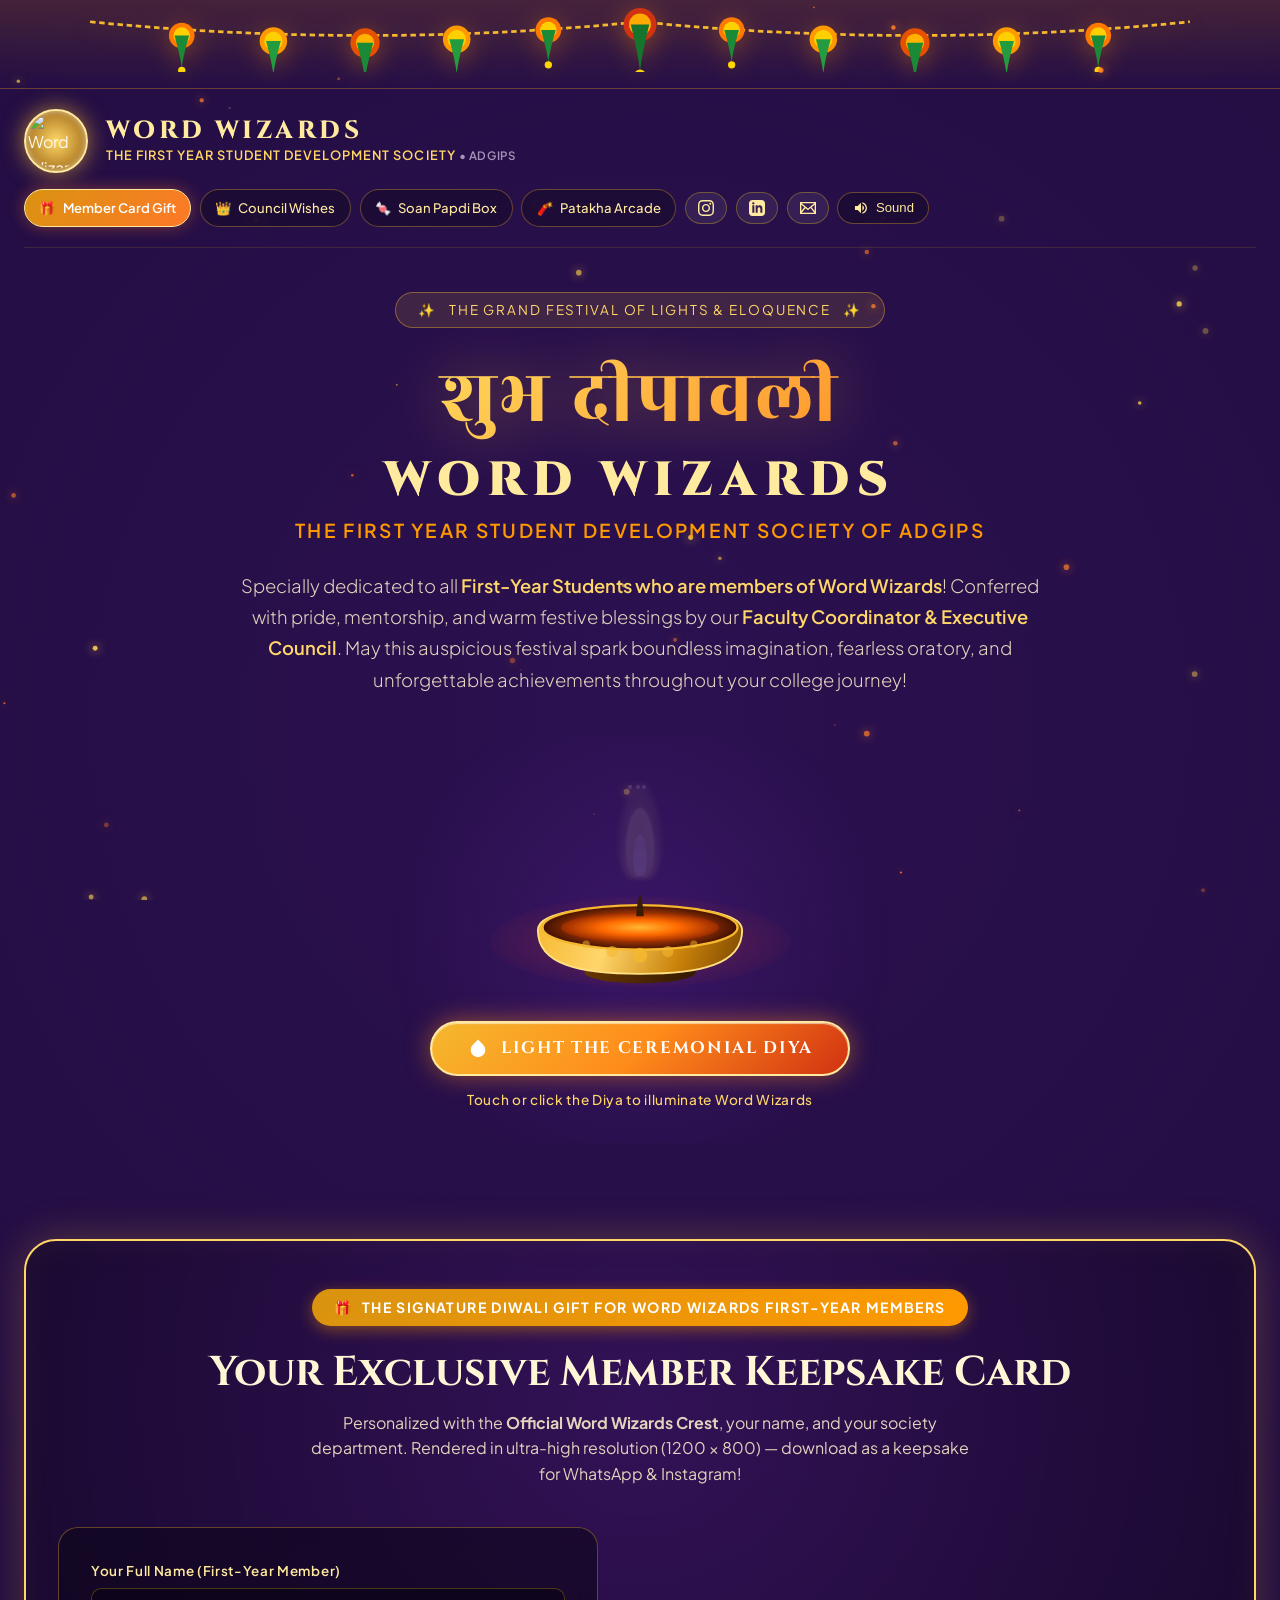
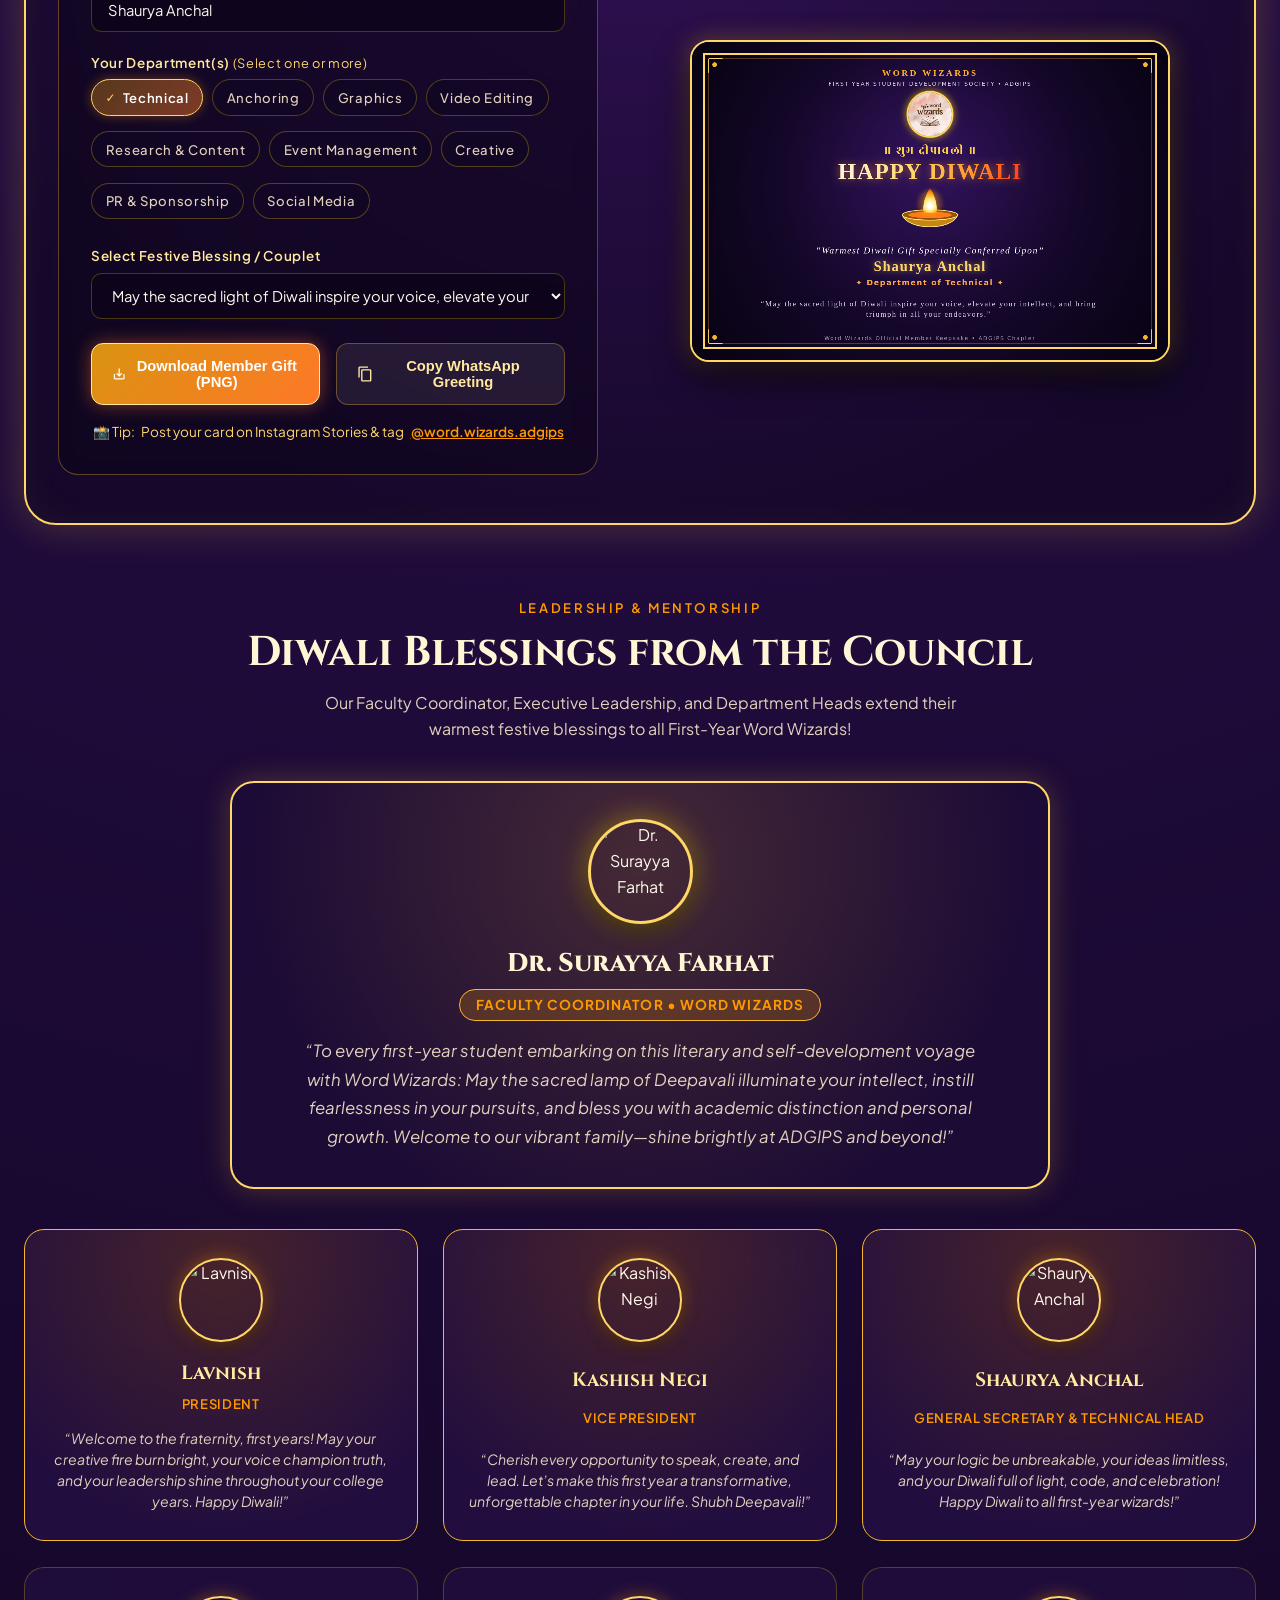
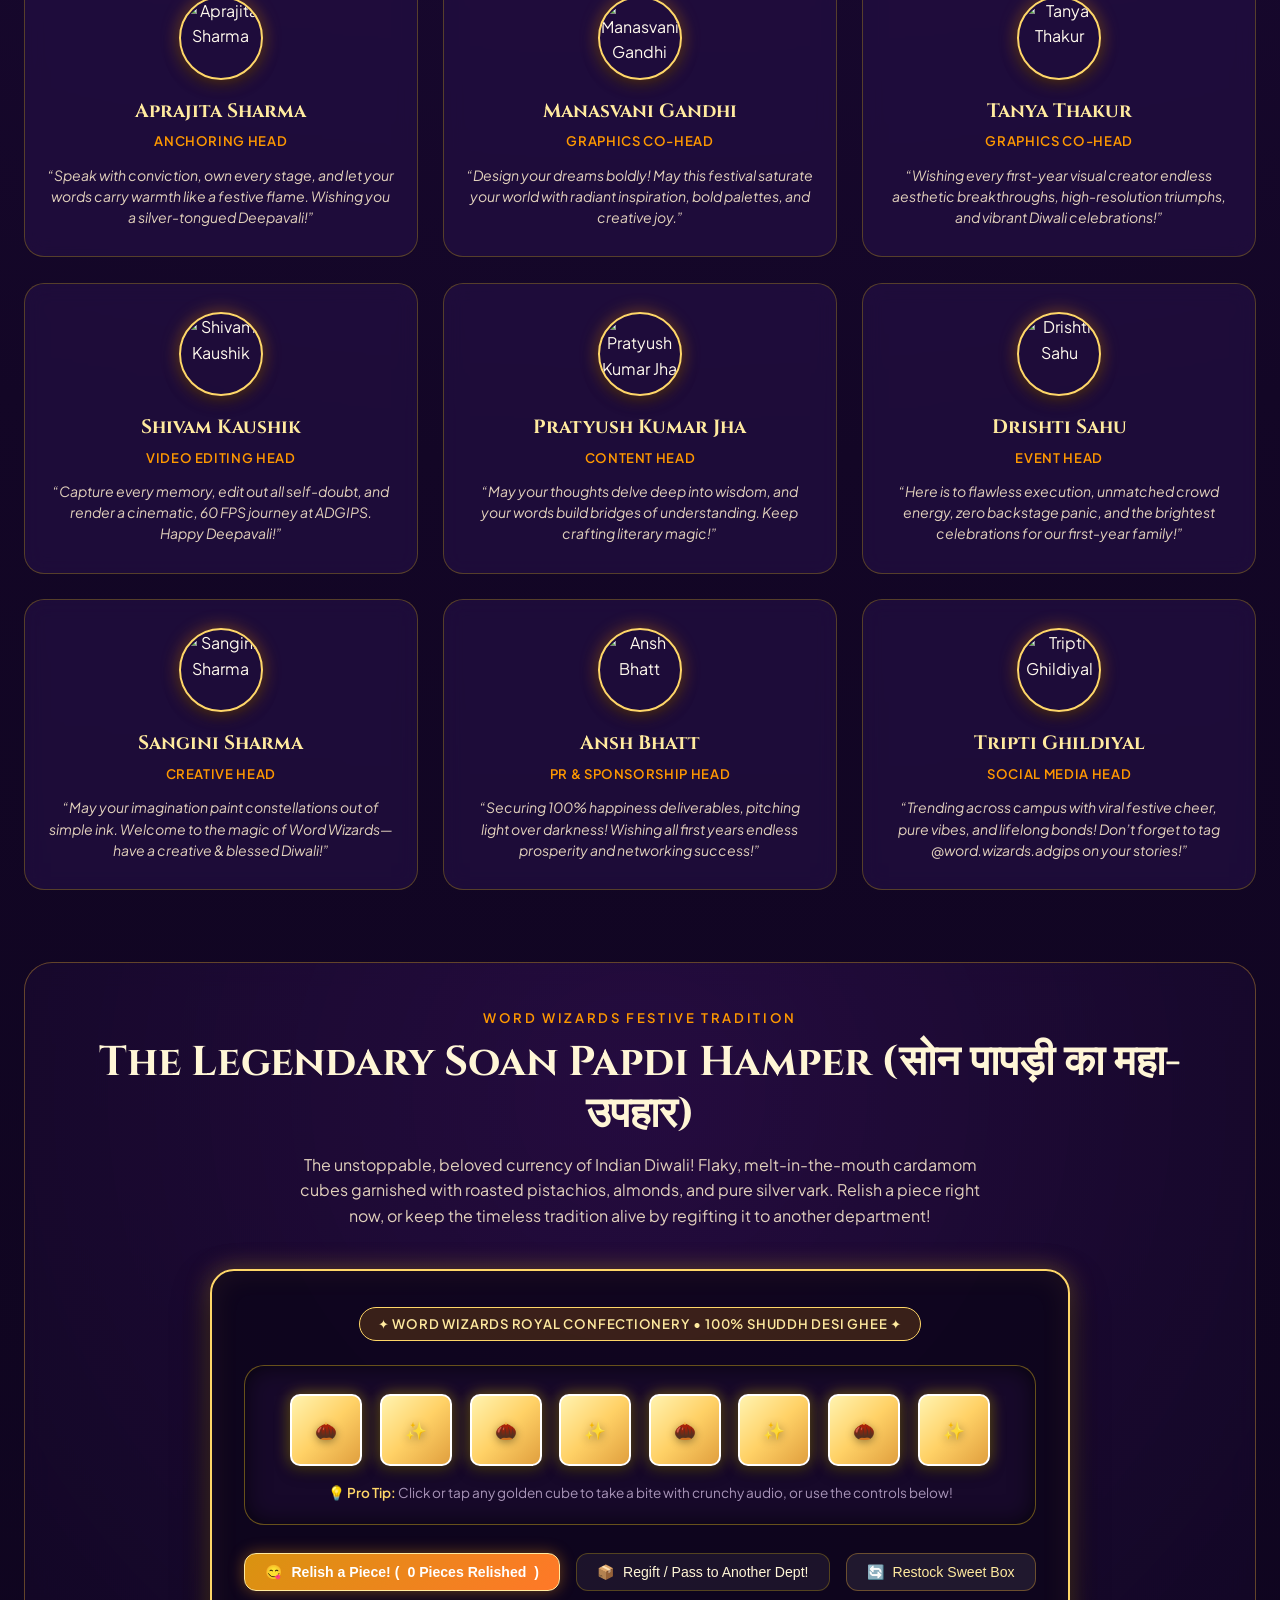
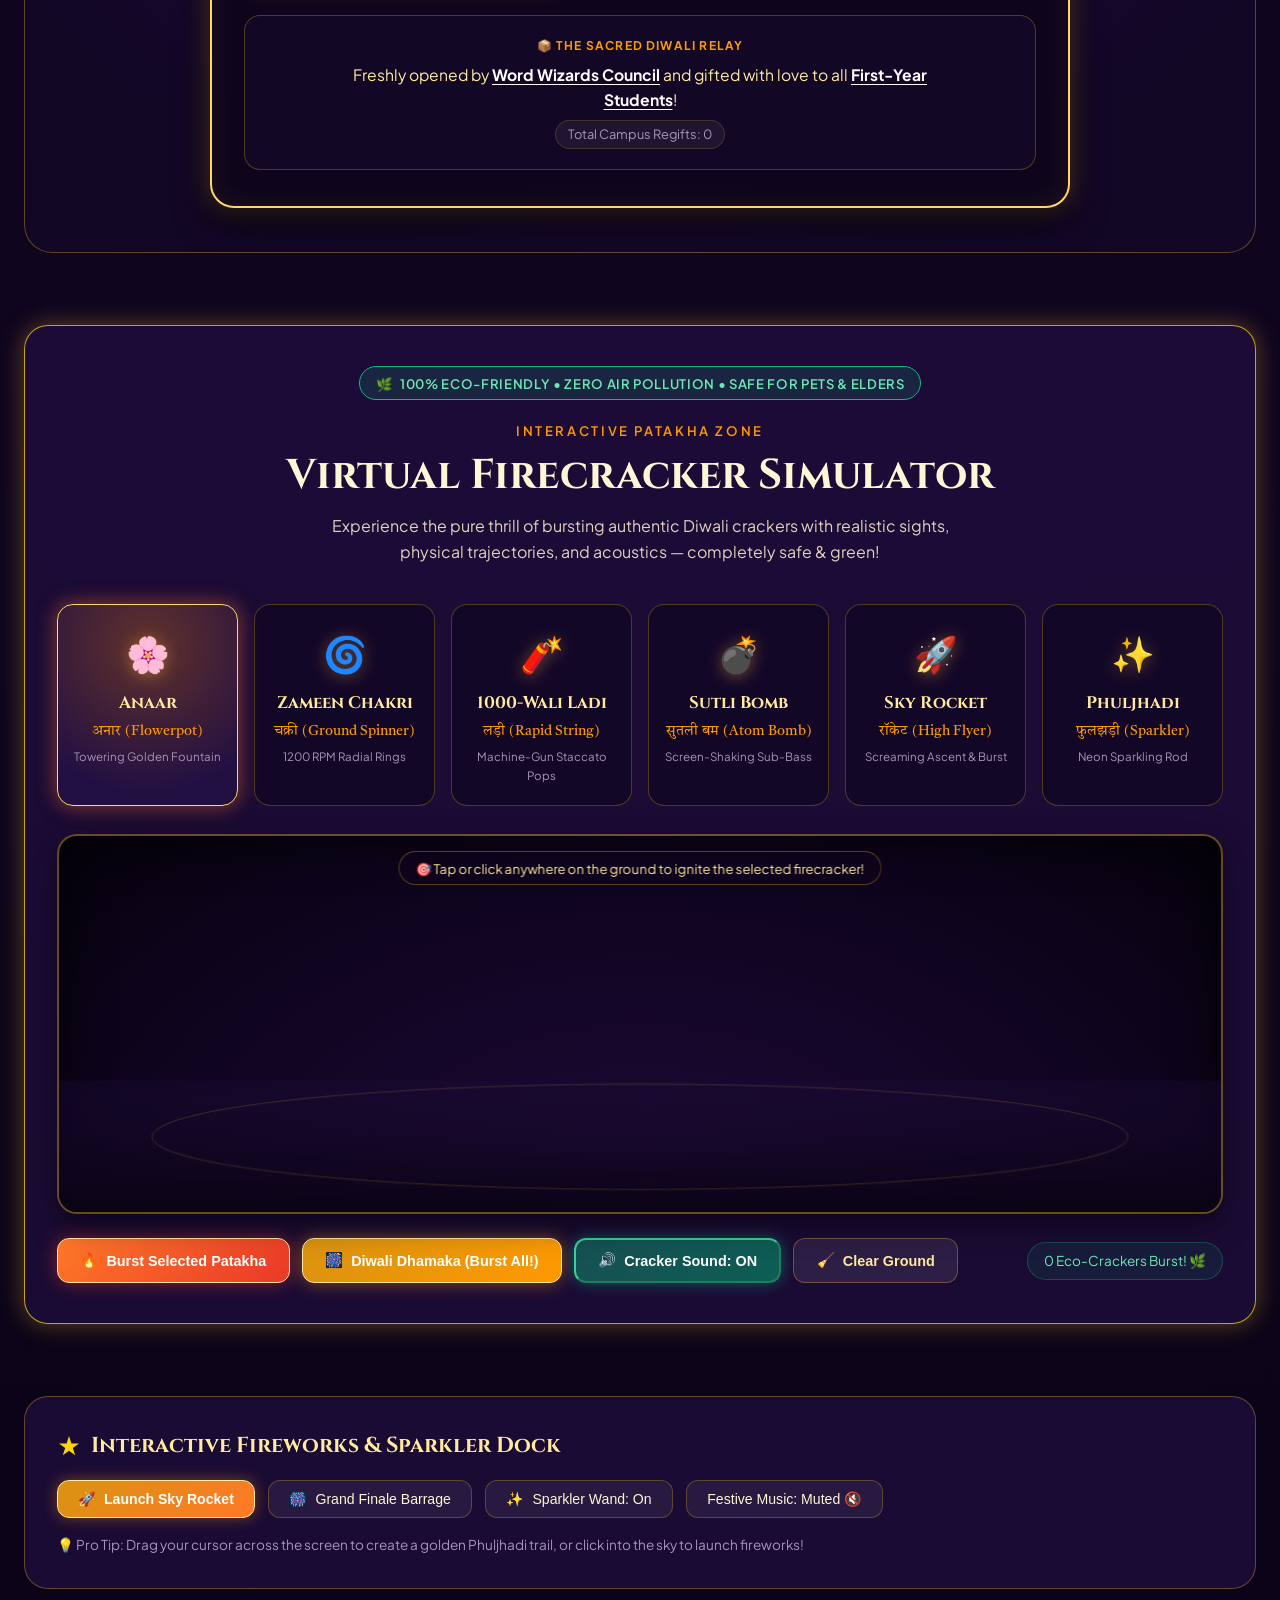
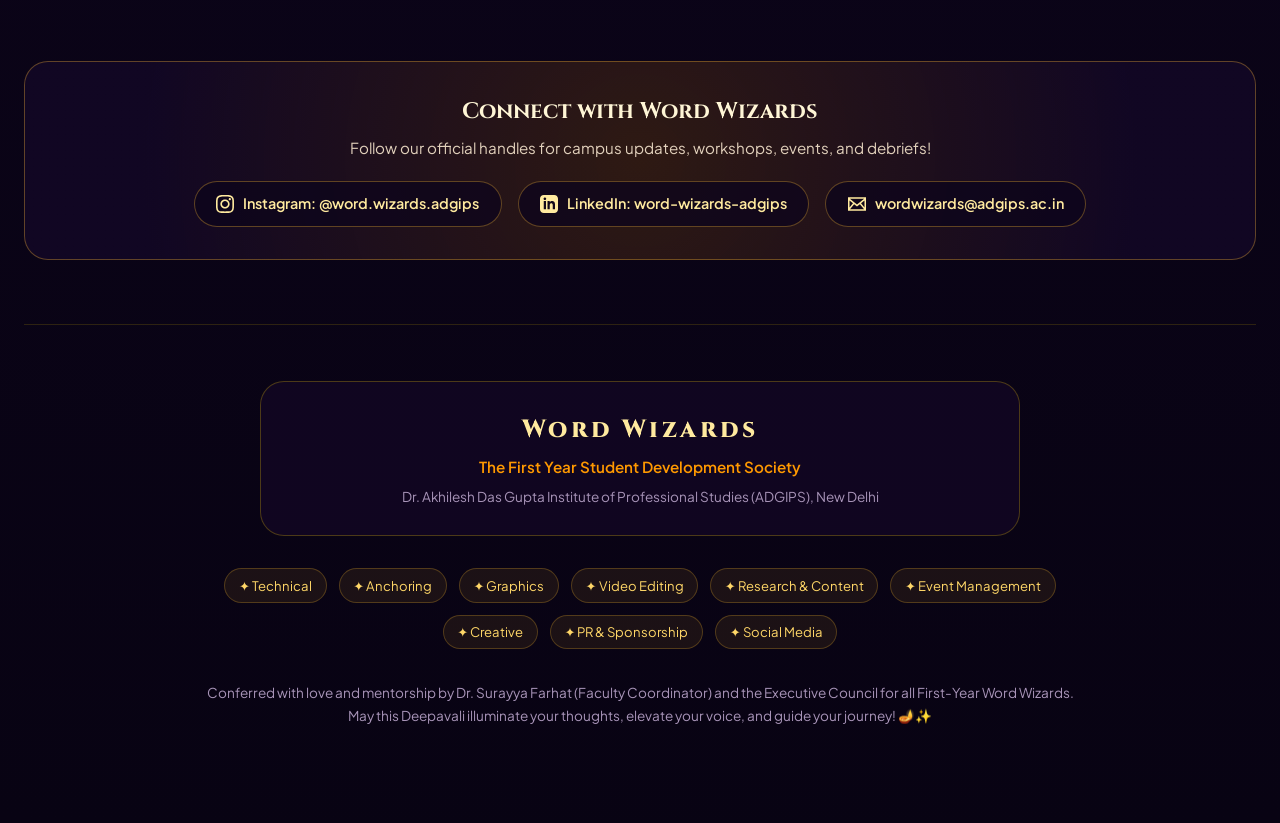
==== commit 677639d7: "feat: enhance mobile/desktop spacing & focus gift section exclusively on Soan Papdi" ====
--- a/standalone_preview.html
+++ b/standalone_preview.html
@@ -80,12 +80,17 @@
   background-color: var(--bg-deep);
   color: var(--text-primary);
   font-family: var(--font-sans);
+  overflow-x: hidden;
+  width: 100%;
+  max-width: 100vw;
 }
 
 body {
   min-height: 100vh;
   position: relative;
   overflow-x: hidden;
+  width: 100%;
+  max-width: 100vw;
   background: radial-gradient(circle at 50% 10%, #2b1150 0%, #130626 45%, #080313 100%);
   line-height: 1.6;
 }
@@ -374,8 +379,9 @@
 
 .ceremonial-diya-stage {
   position: relative;
-  width: 320px;
-  height: 240px;
+  width: min(320px, 92vw);
+  max-width: 100%;
+  height: 230px;
   display: flex;
   justify-content: center;
   align-items: flex-end;
@@ -392,7 +398,8 @@
   bottom: 10px;
   left: 50%;
   transform: translateX(-50%);
-  width: 300px;
+  width: min(300px, 90vw);
+  max-width: 100%;
   height: 90px;
   background: radial-gradient(ellipse at center, rgba(255, 160, 30, 0.6) 0%, rgba(255, 70, 10, 0.25) 50%, transparent 80%);
   border-radius: 50%;
@@ -413,7 +420,8 @@
 }
 
 .diya-svg-container {
-  width: 260px;
+  width: min(260px, 86vw);
+  max-width: 100%;
   height: 180px;
   position: relative;
   z-index: 3;
@@ -1025,200 +1033,192 @@
 }
 
 /* ==========================================================================
-   FEATURE 2: FESTIVE GIFT VAULT (SOAN PAPDI & MEMBER GIFTS)
+   FEATURE 2: THE FESTIVE SOAN PAPDI HAMPER (सोन पापड़ी का महा-उपहार)
    ========================================================================== */
-.gift-vault-section {
-  background: var(--bg-glass-card);
+.soan-papdi-showcase-section {
+  background: radial-gradient(circle at 50% 15%, rgba(68, 22, 107, 0.4) 0%, rgba(20, 8, 40, 0.85) 80%);
   border: 1px solid var(--border-gold);
   border-radius: 1.75rem;
   padding: 2.75rem 2rem;
   margin-bottom: 4.5rem;
   backdrop-filter: blur(12px);
-}
-
-.gifts-showcase-grid {
-  display: grid;
-  grid-template-columns: repeat(auto-fit, minmax(280px, 1fr));
-  gap: 1.75rem;
-}
-
-.gift-box-card {
-  background: rgba(18, 7, 36, 0.8);
-  border: 1px solid rgba(255, 215, 0, 0.28);
-  border-radius: 1.25rem;
-  padding: 2rem 1.5rem;
+  position: relative;
+  overflow: hidden;
+}
+
+.soan-royal-sweetbox-container {
+  max-width: 860px;
+  margin: 0 auto;
+  background: rgba(14, 5, 28, 0.85);
+  border: 2px solid var(--gold-300);
+  border-radius: 1.5rem;
+  padding: 2.25rem 2rem;
+  box-shadow: 0 15px 35px rgba(0, 0, 0, 0.6), var(--shadow-gold), inset 0 0 30px rgba(245, 184, 46, 0.08);
   text-align: center;
   position: relative;
-  overflow: hidden;
-  transition: all 0.3s ease;
+}
+
+.soan-box-lid-accent {
   display: flex;
-  flex-direction: column;
-  justify-content: space-between;
-}
-
-.gift-box-card:hover {
-  transform: translateY(-5px);
-  border-color: var(--gold-300);
-  box-shadow: 0 12px 30px rgba(0, 0, 0, 0.5), var(--shadow-gold);
-}
-
-.gift-box-card.soan-papdi-card {
-  border-color: #f5b82e;
-  background: radial-gradient(circle at 50% 20%, rgba(255, 184, 46, 0.18) 0%, rgba(20, 8, 40, 0.85) 75%);
-}
-
-.gift-badge-corner {
-  position: absolute;
-  top: 12px;
-  right: 12px;
-  background: rgba(255, 153, 0, 0.25);
+  justify-content: center;
+  margin-bottom: 1.5rem;
+}
+
+.soan-vark-tag {
+  display: inline-flex;
+  align-items: center;
+  background: rgba(255, 153, 0, 0.18);
   border: 1px solid var(--gold-300);
   color: var(--gold-200);
-  font-size: 0.72rem;
-  padding: 0.2rem 0.65rem;
+  padding: 0.35rem 1.1rem;
   border-radius: 9999px;
+  font-size: 0.82rem;
   font-weight: 600;
+  letter-spacing: 0.06em;
   text-transform: uppercase;
 }
 
-.gift-icon-container {
-  width: 90px;
-  height: 90px;
-  margin: 0.5rem auto 1.25rem;
-  display: flex;
-  align-items: center;
-  justify-content: center;
+.soan-tray-wrap {
+  background: rgba(25, 10, 45, 0.9);
+  border: 1px solid rgba(255, 215, 0, 0.35);
   border-radius: 1.25rem;
-  background: rgba(255, 215, 0, 0.08);
-  border: 1px solid rgba(255, 215, 0, 0.2);
-  font-size: 3rem;
-  box-shadow: inset 0 0 15px rgba(255, 215, 0, 0.15);
-}
-
-.gift-box-card h3 {
-  font-family: var(--font-serif);
-  font-size: 1.3rem;
-  color: var(--gold-200);
-  margin-bottom: 0.35rem;
-}
-
-.gift-hindi-title {
-  font-family: var(--font-hindi-serif);
-  font-size: 1.1rem;
-  color: var(--marigold);
-  margin-bottom: 0.75rem;
-}
-
-.gift-desc {
-  font-size: 0.92rem;
-  color: var(--text-secondary);
-  line-height: 1.55;
-  margin-bottom: 1.5rem;
-}
-
-.gift-action-btn {
-  background: linear-gradient(135deg, var(--gold-500), var(--ember-orange));
-  border: 1px solid var(--gold-200);
-  color: #fff;
-  padding: 0.7rem 1.4rem;
-  border-radius: 9999px;
-  font-weight: 700;
-  font-size: 0.88rem;
-  cursor: pointer;
-  transition: all 0.25s ease;
-  display: inline-flex;
-  align-items: center;
-  justify-content: center;
-  gap: 0.5rem;
-  box-shadow: 0 0 14px rgba(255, 120, 40, 0.35);
-}
-
-.gift-action-btn:hover {
-  transform: translateY(-2px);
-  box-shadow: 0 0 22px rgba(255, 120, 40, 0.6);
-}
-
-.soan-papdi-unbox-panel {
-  margin-top: 2rem;
-  background: rgba(14, 5, 28, 0.9);
-  border: 2px solid var(--gold-300);
-  border-radius: 1.5rem;
-  padding: 2rem;
-  text-align: center;
-  display: none;
-  animation: fadeInUp 0.5s ease forwards;
-}
-
-.soan-papdi-unbox-panel.show {
-  display: block;
+  padding: 1.75rem 1.5rem 1.25rem;
+  margin-bottom: 1.75rem;
+  box-shadow: inset 0 0 25px rgba(0, 0, 0, 0.7);
 }
 
 .soan-box-visual {
   display: flex;
   justify-content: center;
-  gap: 1rem;
+  gap: 1.1rem;
   flex-wrap: wrap;
-  margin: 1.5rem 0;
+  margin-bottom: 1rem;
 }
 
 .soan-cube {
-  width: 70px;
-  height: 70px;
-  background: linear-gradient(135deg, #fff3b0 0%, #ffd166 60%, #e09f3e 100%);
-  border-radius: 8px;
+  width: 72px;
+  height: 72px;
+  background: linear-gradient(135deg, #fff3b0 0%, #ffd166 50%, #e09f3e 100%);
+  border-radius: 10px;
   border: 2px solid #fff;
-  box-shadow: 0 6px 15px rgba(0, 0, 0, 0.4), 0 0 15px rgba(255, 215, 0, 0.4);
+  box-shadow: 0 6px 15px rgba(0, 0, 0, 0.4), 0 0 15px rgba(255, 215, 0, 0.45);
   position: relative;
   display: flex;
   align-items: center;
   justify-content: center;
   cursor: pointer;
-  transition: all 0.2s ease;
+  transition: all 0.28s cubic-bezier(0.34, 1.56, 0.64, 1);
+  user-select: none;
 }
 
 .soan-cube:hover {
-  transform: scale(1.1) rotate(4deg);
-}
-
-.soan-cube::after {
-  content: "✨";
-  font-size: 1rem;
+  transform: scale(1.12) rotate(3deg);
+  box-shadow: 0 10px 22px rgba(0, 0, 0, 0.5), 0 0 25px rgba(255, 215, 0, 0.75);
+}
+
+.soan-cube:active {
+  transform: scale(0.95);
+}
+
+.soan-cube.eaten {
+  opacity: 0.22;
+  transform: scale(0.75);
+  filter: grayscale(100%);
+  border: 2px dashed rgba(255, 255, 255, 0.4);
+  box-shadow: none;
+  cursor: default;
+}
+
+.soan-cube.eaten .cube-garnish {
+  display: none;
+}
+
+.cube-garnish {
+  font-size: 1.1rem;
+  filter: drop-shadow(0 2px 4px rgba(0, 0, 0, 0.4));
+  pointer-events: none;
+}
+
+.soan-hint-text {
+  font-size: 0.85rem;
+  color: var(--text-muted);
+}
+
+.soan-hint-text span {
+  color: var(--gold-300);
+  font-weight: 600;
+}
+
+.soan-actions-row {
+  display: flex;
+  justify-content: center;
+  gap: 1rem;
+  flex-wrap: wrap;
+  margin-bottom: 1.5rem;
+}
+
+.soan-btn {
+  padding: 0.75rem 1.4rem;
+  border-radius: 9999px;
+  font-weight: 700;
+  font-size: 0.9rem;
+  display: inline-flex;
+  align-items: center;
+  gap: 0.5rem;
+  cursor: pointer;
+  transition: all 0.25s ease;
+}
+
+.soan-btn.secondary {
+  background: rgba(255, 255, 255, 0.08);
+  border: 1px solid var(--border-gold);
+  color: var(--gold-200);
+}
+
+.soan-btn.secondary:hover {
+  background: rgba(245, 184, 46, 0.2);
+  border-color: var(--gold-300);
 }
 
 .soan-pass-tracker {
-  font-size: 0.9rem;
-  color: var(--gold-300);
-  margin-top: 1rem;
-  font-weight: 500;
-}
-
-.fortune-reveal-box {
-  margin-top: 2rem;
-  background: rgba(18, 7, 36, 0.95);
-  border: 1px solid var(--gold-300);
-  border-radius: 1.25rem;
-  padding: 1.75rem;
-  text-align: center;
-  display: none;
-  animation: fadeInUp 0.5s ease forwards;
-}
-
-.fortune-reveal-box.show {
-  display: block;
-}
-
-.fortune-quote {
-  font-family: var(--font-serif);
-  font-size: 1.2rem;
-  color: var(--gold-100);
-  margin-bottom: 0.5rem;
-  font-style: italic;
-}
-
-.fortune-destiny {
-  font-size: 0.9rem;
+  background: rgba(20, 8, 40, 0.8);
+  border: 1px solid rgba(255, 215, 0, 0.25);
+  border-radius: 1rem;
+  padding: 1.25rem 1.5rem;
+  display: flex;
+  flex-direction: column;
+  align-items: center;
+  gap: 0.5rem;
+}
+
+.tracker-badge {
+  font-size: 0.75rem;
+  text-transform: uppercase;
+  letter-spacing: 0.1em;
   color: var(--marigold);
-  font-weight: 600;
+  font-weight: 700;
+}
+
+.tracker-text {
+  font-size: 0.98rem;
+  color: var(--gold-200);
+  line-height: 1.55;
+  max-width: 620px;
+}
+
+.tracker-text strong {
+  color: #fff;
+  text-decoration: underline;
+  text-underline-offset: 3px;
+}
+
+.tracker-counter {
+  font-size: 0.8rem;
+  color: var(--text-muted);
+  background: rgba(255, 255, 255, 0.06);
+  padding: 0.2rem 0.75rem;
+  border-radius: 9999px;
+  border: 1px solid rgba(255, 215, 0, 0.15);
 }
 
 /* ==========================================================================
@@ -1654,111 +1654,240 @@
 }
 
 /* ==========================================================================
-   COMPREHENSIVE RESPONSIVE STYLES (MOBILE & PC OPTIMIZATIONS)
+   COMPREHENSIVE RESPONSIVE STYLES (MOBILE, TABLET & PC OPTIMIZATIONS)
    ========================================================================== */
 @media (max-width: 992px) {
   .generator-grid {
     grid-template-columns: 1fr;
     gap: 2rem;
   }
+
+  .council-grid {
+    grid-template-columns: repeat(2, 1fr);
+    gap: 1.25rem;
+  }
+
+  .soan-royal-sweetbox-container {
+    padding: 2rem 1.5rem;
+  }
 }
 
 @media (max-width: 768px) {
+  .main-content {
+    padding: 0 1rem 4rem;
+  }
+
   .top-nav {
     flex-direction: column;
     text-align: center;
-    gap: 1.25rem;
+    gap: 1rem;
     padding: 1rem 0;
   }
+
   .society-brand {
     flex-direction: column;
-    gap: 0.6rem;
-  }
+    gap: 0.5rem;
+  }
+
+  .society-logo-badge {
+    width: 56px;
+    height: 56px;
+  }
+
   .brand-text h1 {
     font-size: 1.35rem;
-  }
+    letter-spacing: 0.1em;
+  }
+
   .nav-controls {
     justify-content: center;
     width: 100%;
-  }
+    gap: 0.45rem;
+  }
+
   .btn-ctrl {
     padding: 0.4rem 0.75rem;
     font-size: 0.78rem;
   }
+
   .hero-section {
-    padding: 2rem 0.5rem 2.5rem;
-  }
+    padding: 1.75rem 0.5rem 2.25rem;
+  }
+
   .hero-pretitle {
     font-size: 0.75rem;
-    padding: 0.35rem 1rem;
+    padding: 0.35rem 0.95rem;
     letter-spacing: 0.08em;
   }
+
   .hero-title-sanskrit {
-    font-size: clamp(2.2rem, 8vw, 3.2rem);
-  }
+    font-size: clamp(2rem, 7.5vw, 3.2rem);
+  }
+
   .hero-society-name {
-    font-size: clamp(1.8rem, 6.5vw, 2.5rem);
-  }
+    font-size: clamp(1.7rem, 6vw, 2.4rem);
+  }
+
+  .hero-dedication {
+    font-size: 0.95rem;
+    line-height: 1.6;
+    margin-bottom: 1.75rem;
+  }
+
   .ceremonial-diya-stage {
-    padding: 2rem 1rem;
-  }
+    padding: 1rem 0.5rem;
+    height: 200px;
+  }
+
   .diya-svg {
-    width: 200px;
+    width: min(210px, 80vw);
     height: 140px;
   }
+
   .blessing-box {
     padding: 1.25rem 1rem;
-  }
+    width: 100%;
+  }
+
   .blessing-quote-hindi {
     font-size: 1.15rem;
   }
+
   .blessing-quote-english {
     font-size: 0.88rem;
   }
+
+  .card-gift-showcase-section {
+    padding: 2rem 1.25rem;
+    border-radius: 1.5rem;
+  }
+
   .generator-controls {
     padding: 1.25rem;
   }
+
   .card-actions-row {
     flex-direction: column;
     gap: 0.75rem;
-  }
+    width: 100%;
+  }
+
   .btn-card-action {
     width: 100%;
-  }
+    padding: 0.8rem;
+  }
+
+  .soan-papdi-showcase-section {
+    padding: 2rem 1.25rem;
+    border-radius: 1.5rem;
+  }
+
+  .soan-royal-sweetbox-container {
+    padding: 1.5rem 1rem;
+    border-radius: 1.25rem;
+  }
+
+  .soan-tray-wrap {
+    padding: 1.25rem 0.75rem 1rem;
+  }
+
+  .soan-cube {
+    width: 60px;
+    height: 60px;
+  }
+
+  .soan-actions-row {
+    flex-direction: column;
+    gap: 0.65rem;
+  }
+
+  .soan-btn {
+    width: 100%;
+    justify-content: center;
+  }
+
+  .council-grid {
+    grid-template-columns: 1fr;
+    gap: 1.15rem;
+  }
+
+  .faculty-spotlight-card {
+    padding: 1.75rem 1.25rem;
+  }
+
+  .patakha-simulator-section {
+    padding: 1.75rem 1.25rem;
+    border-radius: 1.25rem;
+  }
+
   .patakha-inventory-grid {
     grid-template-columns: repeat(2, 1fr);
-    gap: 0.75rem;
-  }
+    gap: 0.65rem;
+  }
+
   .patakha-item-card {
-    padding: 0.9rem 0.5rem;
-  }
+    padding: 0.85rem 0.5rem;
+  }
+
   .patakha-arena-container {
-    height: 300px;
-  }
+    height: 280px;
+  }
+
   .patakha-controls-bar {
     flex-direction: column;
-    gap: 1rem;
-  }
+    gap: 0.85rem;
+  }
+
   .patakha-action-buttons {
     flex-wrap: wrap;
     justify-content: center;
     width: 100%;
-    gap: 0.65rem;
-  }
+    gap: 0.5rem;
+  }
+
   .btn-patakha-action {
     flex: 1 1 45%;
-    min-width: 130px;
-    padding: 0.65rem 0.85rem;
+    min-width: 125px;
+    padding: 0.65rem 0.75rem;
     font-size: 0.82rem;
+    justify-content: center;
+  }
+
+  .fireworks-dock-section {
+    padding: 1.5rem 1rem;
+    border-radius: 1.25rem;
   }
 
   .dock-controls-grid {
     grid-template-columns: 1fr 1fr;
     gap: 0.65rem;
-  }
+    width: 100%;
+  }
+
+  .dock-controls-grid .spark-btn {
+    flex: 1 1 calc(50% - 0.35rem);
+    justify-content: center;
+  }
+
+  .social-connect-banner {
+    padding: 1.75rem 1.25rem;
+    border-radius: 1.25rem;
+  }
+
+  .social-links-row {
+    flex-direction: column;
+    gap: 0.65rem;
+  }
+
+  .social-pill-btn {
+    width: 100%;
+    justify-content: center;
+  }
+
   .footer-depts-list {
     gap: 0.45rem;
   }
+
   .dept-badge {
     font-size: 0.75rem;
     padding: 0.25rem 0.65rem;
@@ -1767,21 +1896,81 @@
 
 @media (max-width: 480px) {
   .main-content {
-    padding: 0 0.85rem 3.5rem;
-  }
+    padding: 0 0.75rem 3rem;
+  }
+
+  .brand-text h1 {
+    font-size: 1.25rem;
+  }
+
+  .btn-ctrl {
+    padding: 0.35rem 0.65rem;
+    font-size: 0.74rem;
+  }
+
+  .hero-pretitle {
+    font-size: 0.7rem;
+    padding: 0.3rem 0.75rem;
+  }
+
   .dock-controls-grid {
     grid-template-columns: 1fr;
   }
+
+  .dock-controls-grid .spark-btn {
+    flex: 1 1 100%;
+    width: 100%;
+  }
+
   .btn-patakha-action {
     flex: 1 1 100%;
   }
+
   .soan-cube {
-    width: 58px;
-    height: 58px;
-  }
-  .social-pill-btn {
-    width: 100%;
-    justify-content: center;
+    width: 52px;
+    height: 52px;
+  }
+
+  .cube-garnish {
+    font-size: 0.95rem;
+  }
+
+  .soan-vark-tag {
+    font-size: 0.72rem;
+    padding: 0.25rem 0.75rem;
+  }
+
+  .tracker-text {
+    font-size: 0.88rem;
+  }
+
+  .patakha-inventory-grid {
+    grid-template-columns: repeat(2, 1fr);
+    gap: 0.5rem;
+  }
+
+  .patakha-name {
+    font-size: 0.95rem;
+  }
+
+  .patakha-hindi {
+    font-size: 0.82rem;
+  }
+
+  .patakha-icon-wrap {
+    font-size: 1.85rem;
+  }
+}
+
+@media (max-width: 360px) {
+  .soan-cube {
+    width: 46px;
+    height: 46px;
+  }
+
+  .btn-ctrl {
+    padding: 0.3rem 0.55rem;
+    font-size: 0.7rem;
   }
 }
 
@@ -1883,7 +2072,7 @@
           <span>👑</span> <span>Council Wishes</span>
         </a>
         <a href="#gift-vault" class="btn-ctrl">
-          <span>🍬</span> <span>Soan Papdi & Gifts</span>
+          <span>🍬</span> <span>Soan Papdi Box</span>
         </a>
         <a href="#patakha-simulator" class="btn-ctrl">
           <span>🧨</span> <span>Patakha Arcade</span>
@@ -2247,108 +2436,76 @@
       </div>
     </section>
 
-    <!-- FEATURE 2: THE FESTIVE GIFT VAULT (SOAN PAPDI & MEMBER GIFTS) -->
-    <section id="gift-vault" class="gift-vault-section">
+    <!-- FEATURE 2: THE FESTIVE SOAN PAPDI HAMPER (सोन पापड़ी का महा-उपहार) -->
+    <section id="gift-vault" class="gift-vault-section soan-papdi-showcase-section">
       <div class="section-header">
-        <span class="section-tag">Word Wizards Gift Hamper</span>
-        <h2 class="section-title">The Diwali Gift Vault (उपहार पिटारा)</h2>
+        <span class="section-tag">Word Wizards Festive Tradition</span>
+        <h2 class="section-title">The Legendary Soan Papdi Hamper (सोन पापड़ी का महा-उपहार)</h2>
         <p class="section-subtitle">
-          Because no Indian Diwali is complete without love, laughter, and the legendary box of Soan Papdi!
+          The unstoppable, beloved currency of Indian Diwali! Flaky, melt-in-the-mouth cardamom cubes garnished with roasted pistachios, almonds, and pure silver vark. Relish a piece right now, or keep the timeless tradition alive by regifting it to another department!
         </p>
       </div>
 
-      <div class="gifts-showcase-grid">
-        <!-- 1. The Legendary Soan Papdi Box -->
-        <div class="gift-box-card soan-papdi-card">
-          <span class="gift-badge-corner">Iconic Sweet</span>
-          <div class="gift-icon-container">🍬</div>
-          <h3>The Eternal Soan Papdi Box</h3>
-          <div class="gift-hindi-title">सोन पापड़ी का उपहार</div>
-          <p class="gift-desc">
-            The unstoppable currency of Diwali! Golden, flaky, and garnished with roasted pistachios. Taste a piece or pass it along to another department!
+      <!-- Royal Sweet Box Centerpiece -->
+      <div class="soan-royal-sweetbox-container">
+        <div class="soan-box-lid-accent">
+          <span class="soan-vark-tag">✦ Word Wizards Royal Confectionery • 100% Shuddh Desi Ghee ✦</span>
+        </div>
+
+        <!-- The 8 Golden Flaky Soan Papdi Cubes -->
+        <div class="soan-tray-wrap">
+          <div class="soan-box-visual" id="soan-cubes-tray">
+            <div class="soan-cube" data-index="0" title="Click or tap to relish a flaky piece!">
+              <span class="cube-garnish">🌰</span>
+            </div>
+            <div class="soan-cube" data-index="1" title="Click or tap to relish a flaky piece!">
+              <span class="cube-garnish">✨</span>
+            </div>
+            <div class="soan-cube" data-index="2" title="Click or tap to relish a flaky piece!">
+              <span class="cube-garnish">🌰</span>
+            </div>
+            <div class="soan-cube" data-index="3" title="Click or tap to relish a flaky piece!">
+              <span class="cube-garnish">✨</span>
+            </div>
+            <div class="soan-cube" data-index="4" title="Click or tap to relish a flaky piece!">
+              <span class="cube-garnish">🌰</span>
+            </div>
+            <div class="soan-cube" data-index="5" title="Click or tap to relish a flaky piece!">
+              <span class="cube-garnish">✨</span>
+            </div>
+            <div class="soan-cube" data-index="6" title="Click or tap to relish a flaky piece!">
+              <span class="cube-garnish">🌰</span>
+            </div>
+            <div class="soan-cube" data-index="7" title="Click or tap to relish a flaky piece!">
+              <span class="cube-garnish">✨</span>
+            </div>
+          </div>
+          <p class="soan-hint-text">
+            <span>💡 Pro Tip:</span> Click or tap any golden cube to take a bite with crunchy audio, or use the controls below!
           </p>
-          <button id="btn-unbox-soan" class="gift-action-btn">
-            <span>🎁</span> Open Soan Papdi Box
+        </div>
+
+        <!-- Interactive Actions Bar -->
+        <div class="soan-actions-row">
+          <button id="btn-eat-soan" class="spark-btn primary soan-btn">
+            <span>😋</span> Relish a Piece! (<span id="soan-tally">0 Pieces Relished</span>)
+          </button>
+          <button id="btn-pass-soan" class="spark-btn soan-btn">
+            <span>📦</span> Regift / Pass to Another Dept!
+          </button>
+          <button id="btn-restock-soan" class="spark-btn soan-btn secondary">
+            <span>🔄</span> Restock Sweet Box
           </button>
         </div>
 
-        <!-- 2. Department Digital Badge -->
-        <div class="gift-box-card">
-          <span class="gift-badge-corner">Collectible</span>
-          <div class="gift-icon-container">🏅</div>
-          <h3>Department Wizard Badge</h3>
-          <div class="gift-hindi-title">विभागीय सम्मान पदक</div>
-          <p class="gift-desc">
-            Select your department among our 9 pillars and claim your official First Year Word Wizards digital Diwali badge of honor!
+        <!-- Sacred Regift Chain Tracker with Department Banter -->
+        <div id="soan-pass-tracker" class="soan-pass-tracker">
+          <div class="tracker-badge">📦 The Sacred Diwali Relay</div>
+          <p id="soan-relay-text" class="tracker-text">
+            Freshly opened by <strong>Word Wizards Council</strong> and gifted with love to all <strong>First-Year Students</strong>!
           </p>
-          <div class="form-group" style="margin-bottom: 0.75rem;">
-            <select id="badge-dept-select" class="form-select" style="padding: 0.45rem 0.75rem; font-size: 0.82rem;">
-              <option value="Technical">Technical</option>
-              <option value="Anchoring">Anchoring</option>
-              <option value="Graphics">Graphics</option>
-              <option value="Video Editing">Video Editing</option>
-              <option value="Research & Content">Research & Content</option>
-              <option value="Event Management">Event Management</option>
-              <option value="Creative">Creative</option>
-              <option value="PR & Sponsorship">PR & Sponsorship</option>
-              <option value="Social Media">Social Media</option>
-            </select>
-          </div>
-          <button id="btn-claim-badge" class="gift-action-btn">
-            <span>🌟</span> Claim My Badge
-          </button>
+          <span id="soan-chain-counter" class="tracker-counter">Total Campus Regifts: 0</span>
         </div>
-
-        <!-- 3. Quill of Destiny (Diwali Fortune) -->
-        <div class="gift-box-card">
-          <span class="gift-badge-corner">Fortune</span>
-          <div class="gift-icon-container">📜</div>
-          <h3>The Quill of Destiny</h3>
-          <div class="gift-hindi-title">दीपावली भविष्यफल</div>
-          <p class="gift-desc">
-            Unroll the sacred enchanted scroll to reveal your personalized Diwali prophecy and creative destiny in college this year!
-          </p>
-          <button id="btn-unroll-fortune" class="gift-action-btn">
-            <span>✨</span> Unroll My Fortune
-          </button>
-        </div>
-      </div>
-
-      <!-- Soan Papdi Interactive Unbox Area -->
-      <div id="soan-unbox-panel" class="soan-papdi-unbox-panel">
-        <h4 style="font-family: var(--font-serif); font-size: 1.4rem; color: var(--gold-200);">
-          Freshly Unboxed Word Wizards Soan Papdi 🍬
-        </h4>
-        <p style="color: var(--text-secondary); font-size: 0.95rem; margin-top: 0.25rem;">
-          Crisp, melt-in-the-mouth cardamom flakes with pure silver vark and almonds!
-        </p>
-
-        <div class="soan-box-visual">
-          <div class="soan-cube" title="Click to relish!"></div>
-          <div class="soan-cube" title="Click to relish!"></div>
-          <div class="soan-cube" title="Click to relish!"></div>
-          <div class="soan-cube" title="Click to relish!"></div>
-          <div class="soan-cube" title="Click to relish!"></div>
-          <div class="soan-cube" title="Click to relish!"></div>
-        </div>
-
-        <div style="display: flex; justify-content: center; gap: 1rem; flex-wrap: wrap;">
-          <button id="btn-eat-soan" class="spark-btn primary">
-            <span>😋</span> Relish a Piece! (<span id="soan-tally">0 Eaten</span>)
-          </button>
-          <button id="btn-pass-soan" class="spark-btn">
-            <span>📦</span> Regift / Pass to Another Dept!
-          </button>
-        </div>
-        <div id="soan-pass-tracker" class="soan-pass-tracker">
-          📦 <strong>The Sacred Chain:</strong> Passed with love from <em>Graphics</em> to <em>Technical</em>!
-        </div>
-      </div>
-
-      <!-- Fortune Reveal Box -->
-      <div id="fortune-reveal-box" class="fortune-reveal-box">
-        <p id="fortune-quote-text" class="fortune-quote">“Your voice will anchor a breakthrough debate this semester.”</p>
-        <span id="fortune-destiny-text" class="fortune-destiny">Destiny: Master Orator of the First Year</span>
       </div>
     </section>
 
@@ -2473,8 +2630,6 @@
       </p>
     </section>
 
-
-
     <!-- OFFICIAL SOCIAL CONNECT & COMMUNITY BANNER -->
     <section class="social-connect-banner">
       <h3>Connect with Word Wizards</h3>
@@ -3640,17 +3795,18 @@
   setTimeout(drawGreetingCard, 250);
 
   // --------------------------------------------------------------------------
-  // 5. FEATURE 2: FESTIVE GIFT VAULT (SOAN PAPDI & MEMBER GIFTS)
+  // 5. FEATURE 2: THE FESTIVE SOAN PAPDI HAMPER (सोन पापड़ी का महा-उपहार)
   // --------------------------------------------------------------------------
-  const btnUnboxSoan = document.getElementById('btn-unbox-soan');
-  const soanUnboxPanel = document.getElementById('soan-unbox-panel');
   const btnEatSoan = document.getElementById('btn-eat-soan');
   const btnPassSoan = document.getElementById('btn-pass-soan');
+  const btnRestockSoan = document.getElementById('btn-restock-soan');
   const soanTallySpan = document.getElementById('soan-tally');
-  const soanPassTracker = document.getElementById('soan-pass-tracker');
+  const soanRelayText = document.getElementById('soan-relay-text');
+  const soanChainCounter = document.getElementById('soan-chain-counter');
+  const soanCubes = document.querySelectorAll('.soan-cube');
 
   let soanEatenCount = 0;
-  let soanPassChainCount = 1;
+  let soanPassChainCount = 0;
 
   const DEPARTMENTS = [
     'Technical', 'Anchoring', 'Graphics', 'Video Editing',
@@ -3658,23 +3814,61 @@
     'PR & Sponsorship', 'Social Media'
   ];
 
-  if (btnUnboxSoan) {
-    btnUnboxSoan.addEventListener('click', () => {
-      soanUnboxPanel.classList.toggle('show');
-      if (soanUnboxPanel.classList.contains('show')) {
-        soundEngine.playSweetChime();
-        showToast('🎁 Soan Papdi box unboxed! Golden flakes, pistachios & pure Diwali love!');
+  const DEPT_BANTER = {
+    'Technical': 'debugged the flaky sugar syntax and forwarded to',
+    'Anchoring': 'announced it grandly on the college stage and presented it to',
+    'Graphics': 'color-matched its golden hue to #FFD700 and exported it to',
+    'Video Editing': 'rendered it in 4K 60fps slow-motion and exported to',
+    'Research & Content': 'researched its melt-in-the-mouth chemistry and dispatched to',
+    'Event Management': 'coordinated backstage logistics and smoothly routed it to',
+    'Creative': 'penned an exquisite Diwali poem about silver vark and passed to',
+    'PR & Sponsorship': 'negotiated a grand festive sponsorship deal with',
+    'Social Media': 'posted a viral reel with #WordWizardsDiwali and passed it to'
+  };
+
+  function relishSoanPiece(targetCube) {
+    soanEatenCount++;
+    soundEngine.playSweetChime();
+
+    // Find cube to animate
+    let cubeToEat = targetCube;
+    if (!cubeToEat || cubeToEat.classList.contains('eaten')) {
+      cubeToEat = Array.from(soanCubes).find(c => !c.classList.contains('eaten'));
+    }
+
+    if (cubeToEat) {
+      cubeToEat.classList.add('eaten');
+    }
+
+    if (soanTallySpan) {
+      soanTallySpan.textContent = `${soanEatenCount} ${soanEatenCount === 1 ? 'Piece' : 'Pieces'} Relished`;
+    }
+
+    showToast('😋 Flaky, melt-in-the-mouth Soan Papdi relished! Happy Diwali! 🍬🪔');
+    launchRocket(width * (0.35 + Math.random() * 0.3), height * 0.25);
+
+    const uneatenLeft = Array.from(soanCubes).filter(c => !c.classList.contains('eaten')).length;
+    if (uneatenLeft === 0) {
+      setTimeout(() => {
+        showToast('✨ The box is empty! Click "Restock Sweet Box" for fresh golden cubes! 🍬');
+      }, 900);
+    }
+  }
+
+  // Click on individual cubes directly
+  soanCubes.forEach((cube) => {
+    cube.addEventListener('click', () => {
+      if (cube.classList.contains('eaten')) {
+        showToast('That piece was already relished! Click "Restock Sweet Box" to get more! 🍬');
+        return;
       }
+      relishSoanPiece(cube);
     });
-  }
+  });
 
   if (btnEatSoan) {
     btnEatSoan.addEventListener('click', () => {
-      soanEatenCount++;
-      soundEngine.playSweetChime();
-      if (soanTallySpan) soanTallySpan.textContent = `${soanEatenCount} Pieces Relished`;
-      showToast('😋 Delicious! Flaky Soan Papdi melting in your mouth! Happy Diwali!');
-      launchRocket(width * 0.5, height * 0.3);
+      relishSoanPiece(null);
     });
   }
 
@@ -3687,49 +3881,26 @@
         toDept = DEPARTMENTS[Math.floor(Math.random() * DEPARTMENTS.length)];
       }
 
+      const banter = DEPT_BANTER[fromDept] || 'passed with festive love to';
+
       soundEngine.playBellChime(622.25, 0.25, 2.0);
-      if (soanPassTracker) {
-        soanPassTracker.innerHTML = `📦 <strong>The Sacred Chain:</strong> Passed from <em>${fromDept}</em> to <em>${toDept}</em>! (Total regifts across ADGIPS: ${soanPassChainCount})`;
+      if (soanRelayText) {
+        soanRelayText.innerHTML = `<strong>${fromDept}</strong> ${banter} <strong>${toDept}</strong>!`;
       }
-      showToast(`📦 Passed the Soan Papdi from ${fromDept} to ${toDept}! The legend lives on!`);
+      if (soanChainCounter) {
+        soanChainCounter.textContent = `Total Campus Regifts: ${soanPassChainCount}`;
+      }
+      showToast(`📦 Passed Soan Papdi from ${fromDept} to ${toDept}! The legend lives on!`);
+      launchRocket(width * 0.5, height * 0.3);
     });
   }
 
-  // Fortune Scroll Unroll
-  const btnUnrollFortune = document.getElementById('btn-unroll-fortune');
-  const fortuneRevealBox = document.getElementById('fortune-reveal-box');
-  const fortuneQuoteElem = document.getElementById('fortune-quote-text');
-  const fortuneDestinyElem = document.getElementById('fortune-destiny-text');
-
-  const FORTUNES = [
-    { quote: "“Your voice will anchor a breakthrough debate this semester and inspire your peers.”", destiny: "Destiny: Master Orator of the First Year" },
-    { quote: "“A creative design or video project you craft will trend campus-wide and earn leadership acclaim.”", destiny: "Destiny: Visual Prodigy of Word Wizards" },
-    { quote: "“Your technical prowess will solve a critical backstage puzzle when it matters most.”", destiny: "Destiny: Unsung Hero of the Technical Wing" },
-    { quote: "“Your pen will capture hearts in the college editorial, sparking profound discussions.”", destiny: "Destiny: Wordsmith of High Distinction" },
-    { quote: "“A key sponsorship pitch led by your department will unlock grand festivities for ADGIPS.”", destiny: "Destiny: Strategic Vanguard of PR" }
-  ];
-
-  if (btnUnrollFortune) {
-    btnUnrollFortune.addEventListener('click', () => {
-      const f = FORTUNES[Math.floor(Math.random() * FORTUNES.length)];
-      fortuneQuoteElem.textContent = f.quote;
-      fortuneDestinyElem.textContent = f.destiny;
-      fortuneRevealBox.classList.add('show');
-      soundEngine.playBellChime(523.25, 0.3, 3.0);
-      showToast('📜 Your Word Wizards Diwali Fortune has been revealed!');
-    });
-  }
-
-  // Department Badge Claim
-  const btnClaimBadge = document.getElementById('btn-claim-badge');
-  const badgeDeptSelect = document.getElementById('badge-dept-select');
-
-  if (btnClaimBadge) {
-    btnClaimBadge.addEventListener('click', () => {
-      const dept = badgeDeptSelect ? badgeDeptSelect.value : 'Word Wizards';
+  if (btnRestockSoan) {
+    btnRestockSoan.addEventListener('click', () => {
+      soanCubes.forEach((c) => c.classList.remove('eaten'));
       soundEngine.playSweetChime();
-      showToast(`🌟 Official 1st Year Badge for ${dept} Department claimed! Happy Diwali!`);
-      launchRocket(width * 0.4, height * 0.25);
+      showToast('🍬 Fresh box of Word Wizards Soan Papdi restocked with pistachios & silver vark!');
+      launchRocket(width * 0.5, height * 0.25);
     });
   }
 
